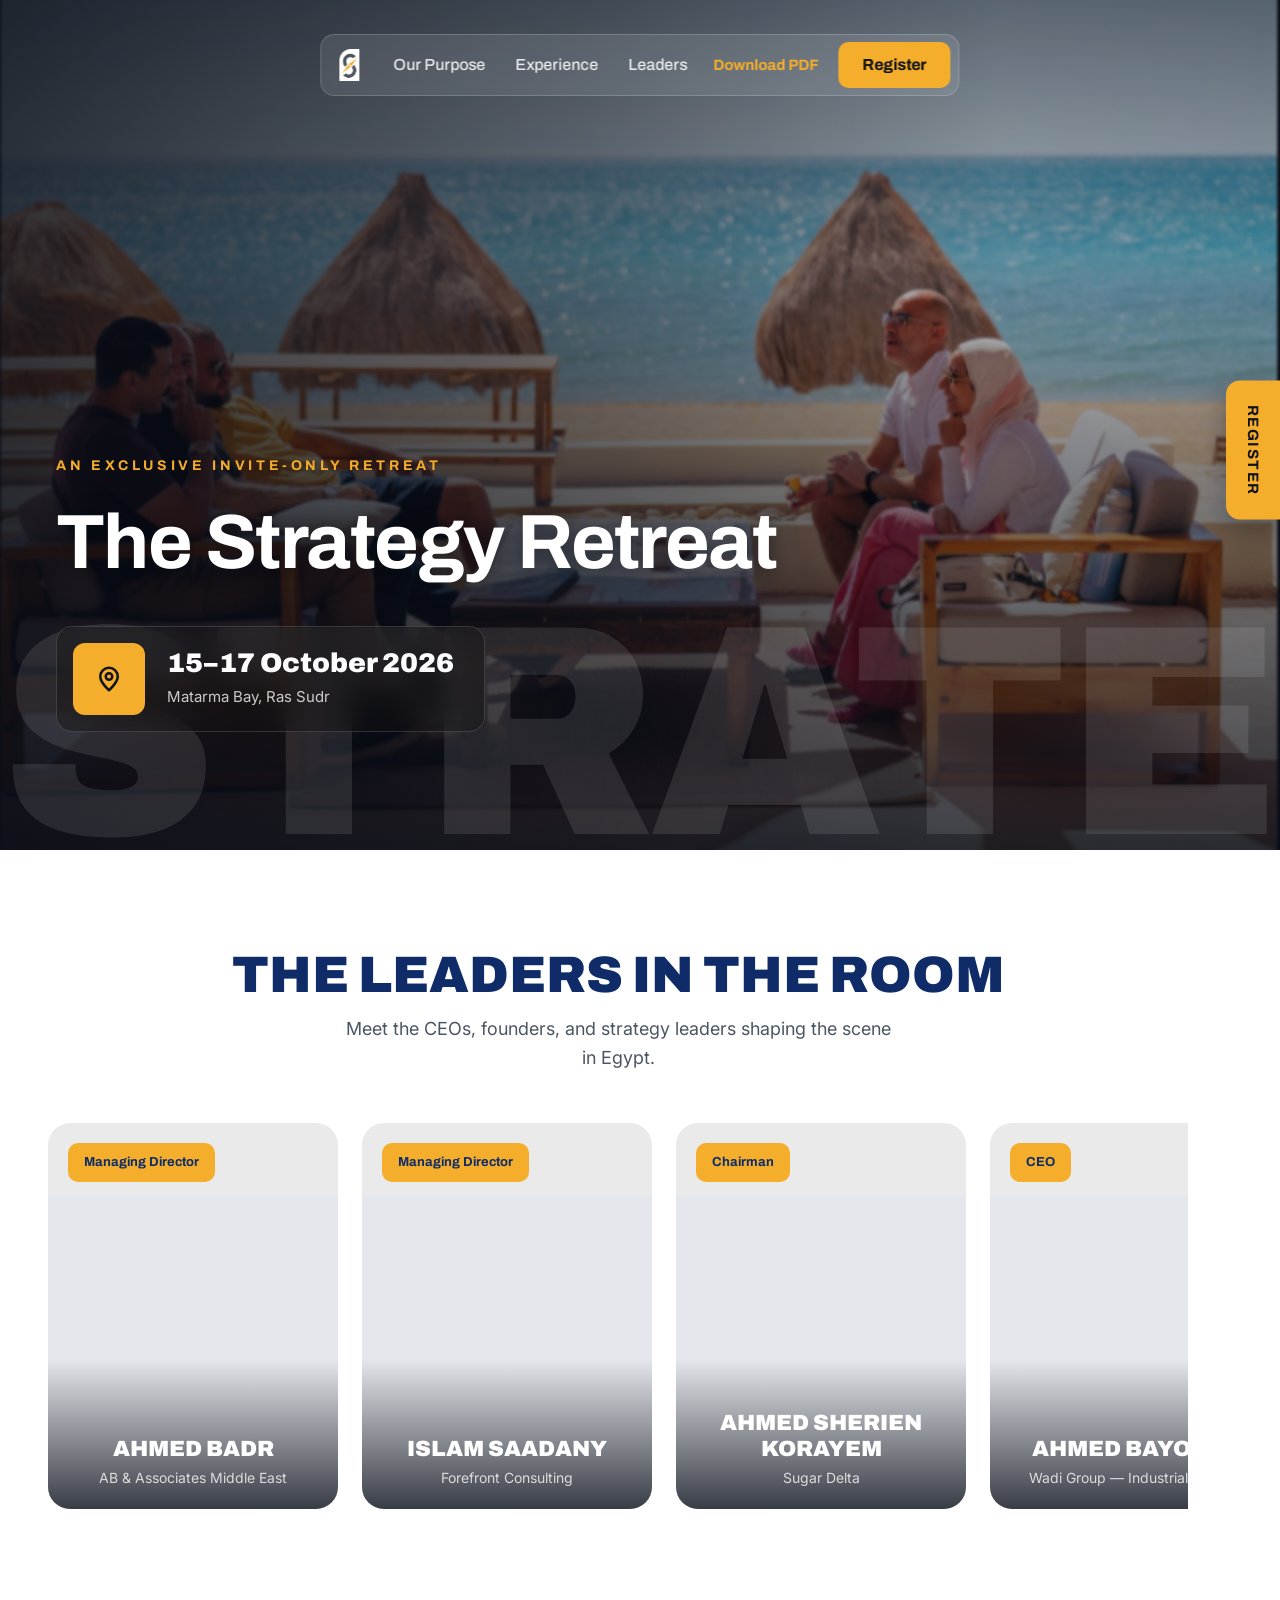
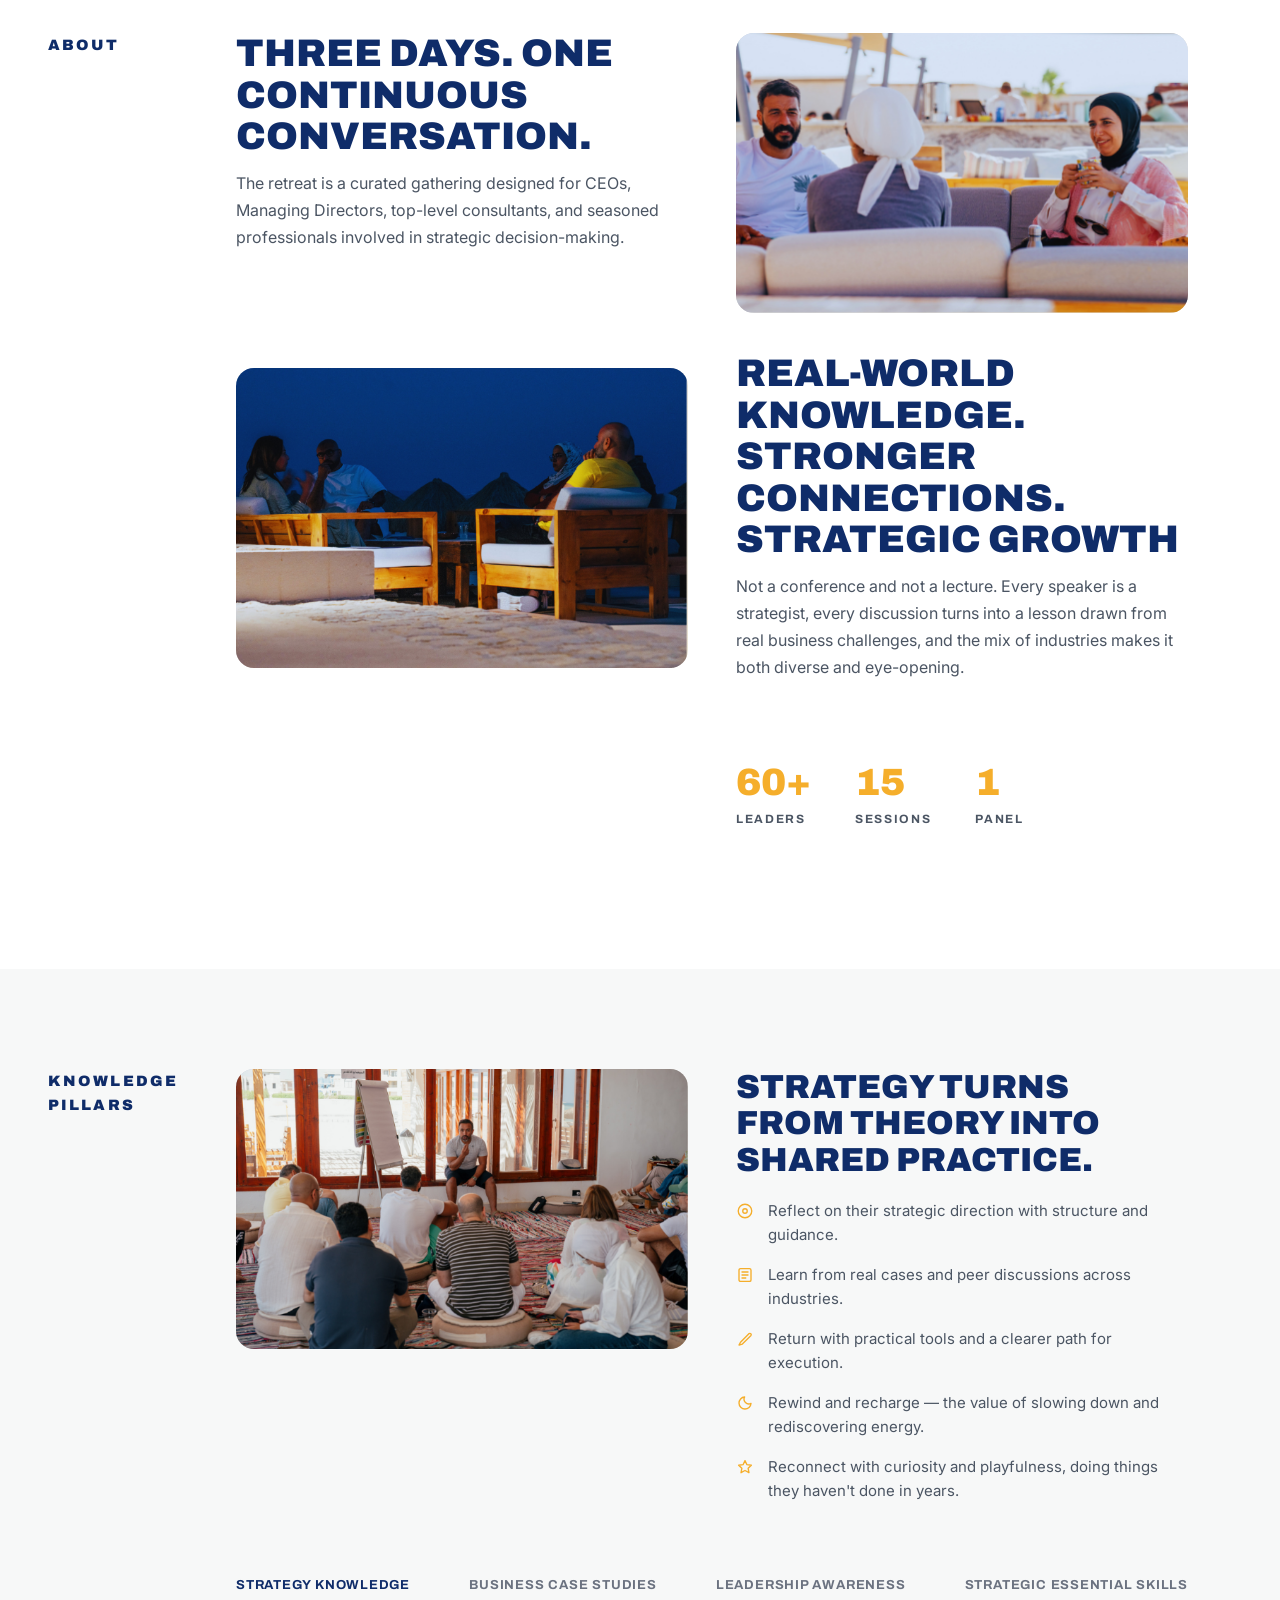
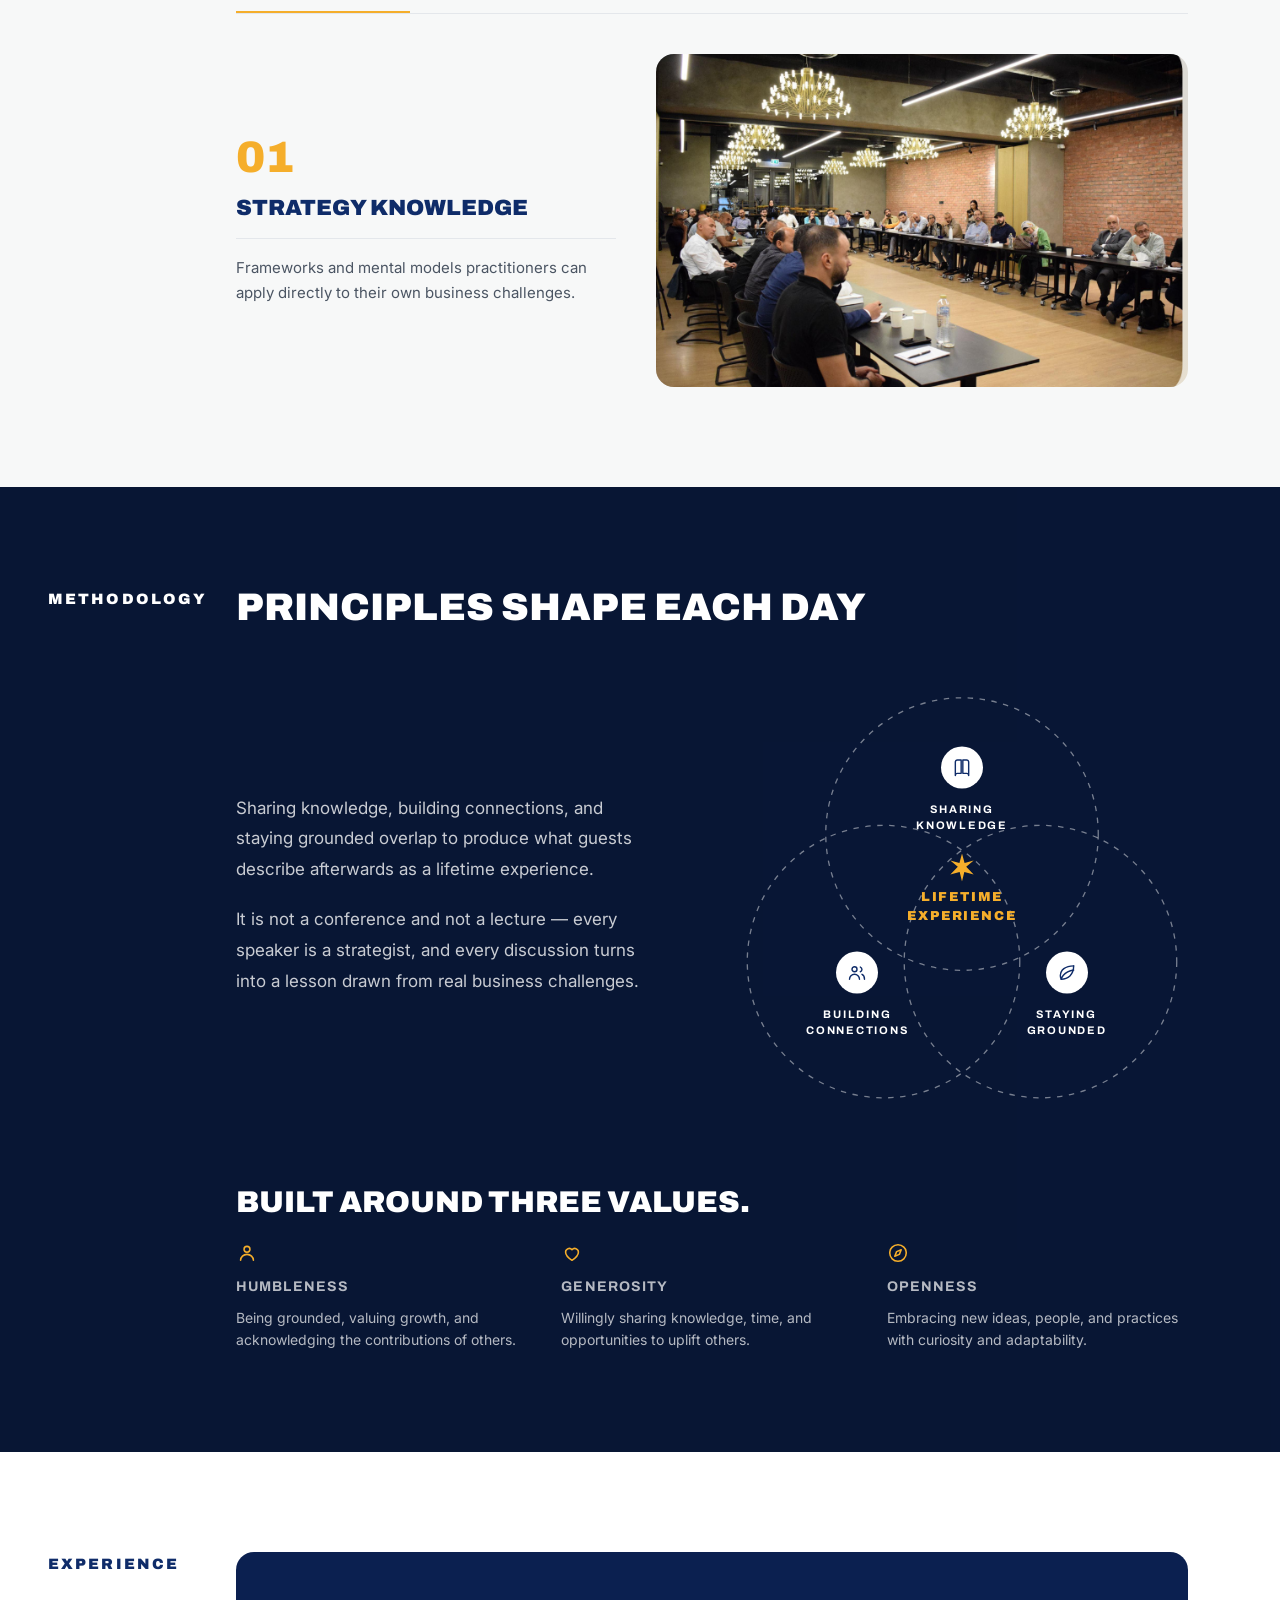
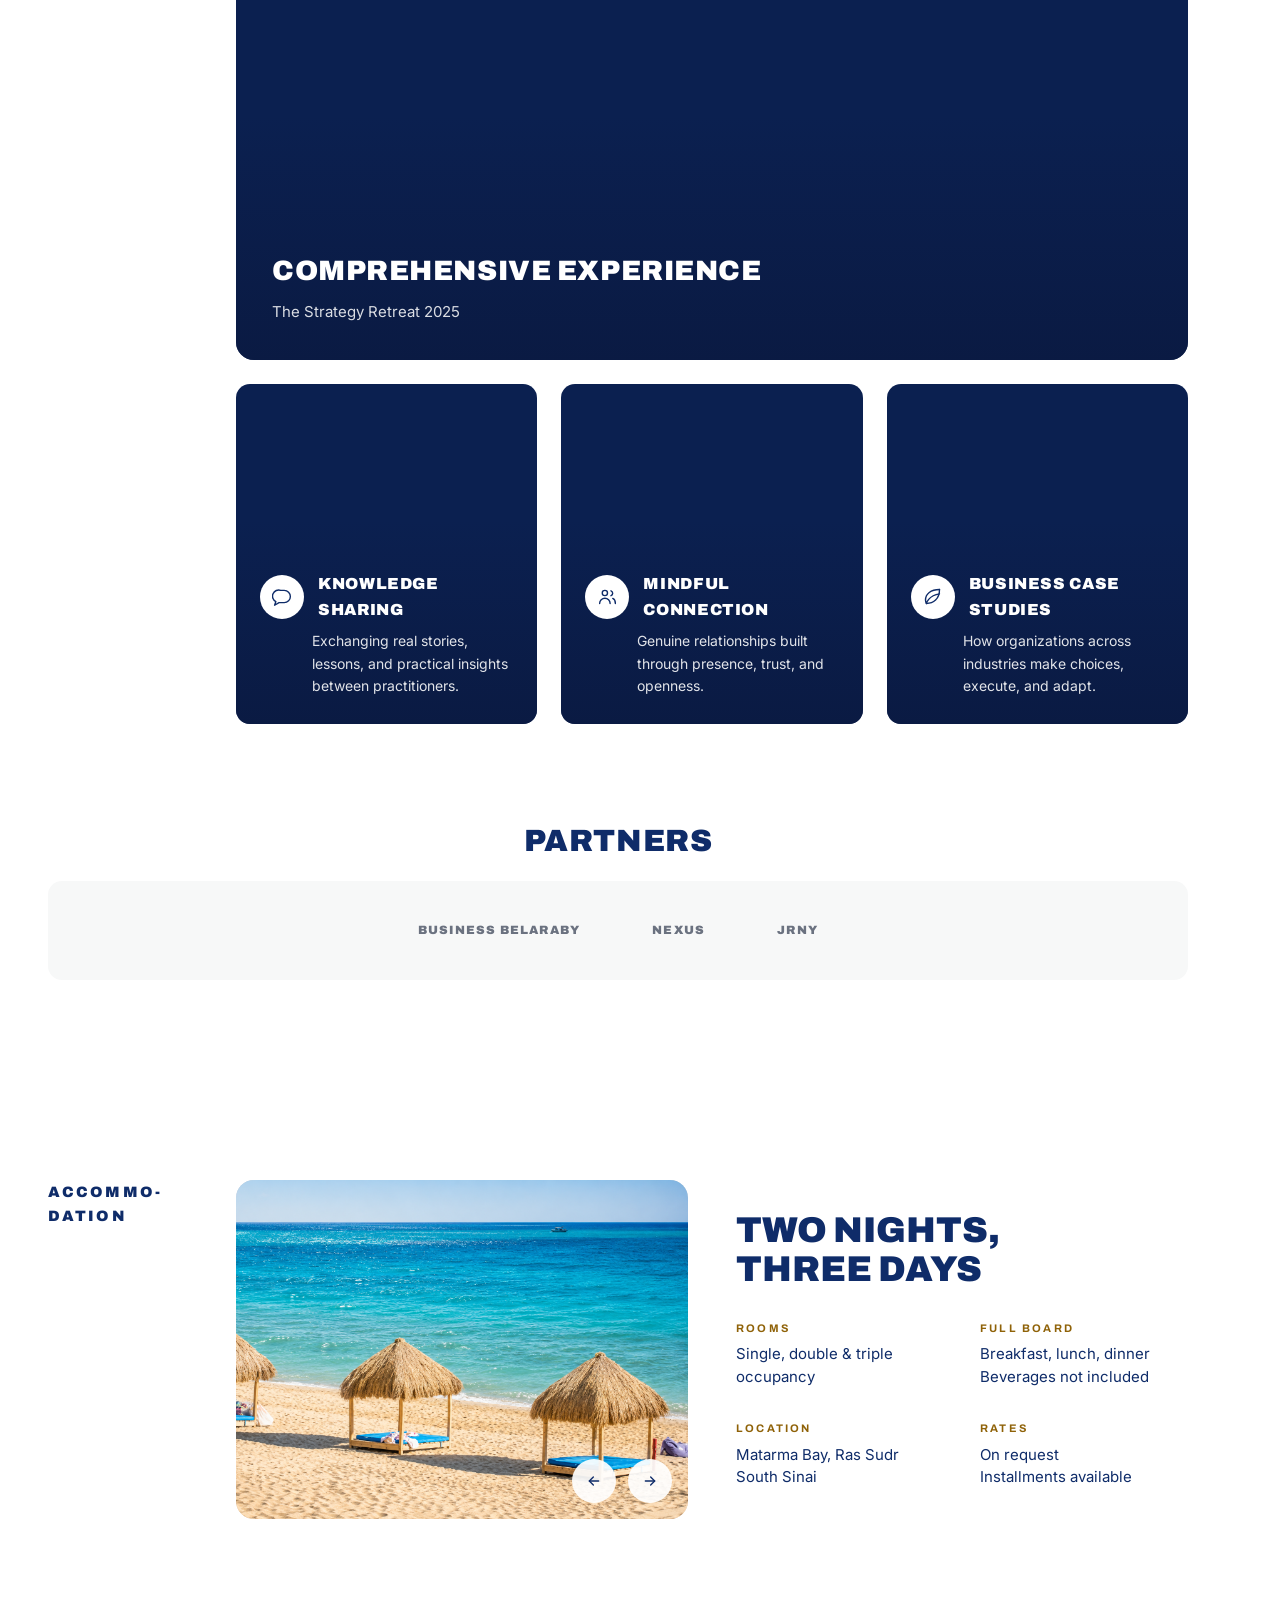
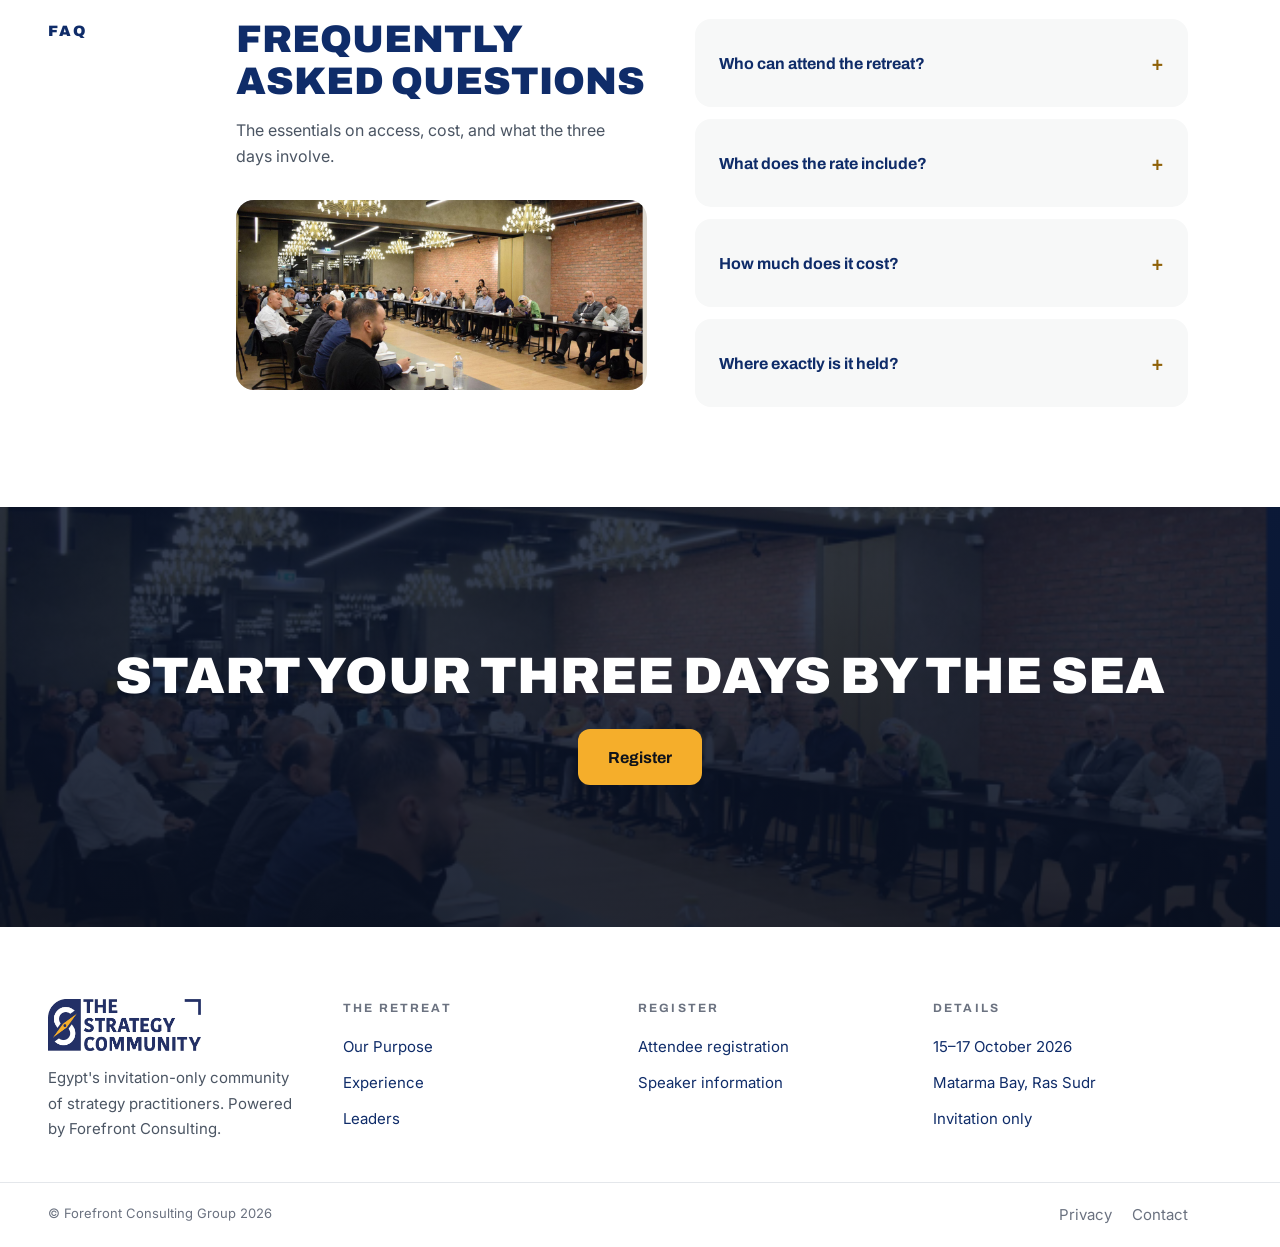
==== index.html @ 36f4b88c "Desktop: retreat title, full-width pillar tabs, pinned Register, nav PDF The hero headline becomes "" ====
<!DOCTYPE html>
<html lang="en">
<head>
<meta charset="utf-8">
<meta name="viewport" content="width=device-width, initial-scale=1">
<title>The Strategy Retreat 2026 — Step Away. Think Strategically.</title>
<meta name="description" content="An exclusive invite-only retreat for CEOs, founders and strategy leaders. 15–17 October 2026, Matarma Bay, Ras Sudr.">
<meta name="theme-color" content="#0F2C69">
<meta property="og:type" content="website">
<meta property="og:title" content="The Strategy Retreat 2026">
<meta property="og:description" content="Three days. One continuous conversation. 15–17 October 2026, Matarma Bay, Ras Sudr.">
<meta property="og:image" content="assets/photos/hero-d.png">
<link rel="preconnect" href="https://fonts.googleapis.com">
<link rel="preconnect" href="https://fonts.gstatic.com" crossorigin>
<link rel="stylesheet" href="https://fonts.googleapis.com/css2?family=Archivo:wght@400;500;700;900&family=Inter:wght@400;500;700&display=swap">
<link rel="stylesheet" href="assets/css/tokens.css">
<link rel="stylesheet" href="assets/css/styles.css">
</head>
<body>

<a class="skip-link" href="#main">Skip to content</a>

<!-- ===================================================================== Hero -->
<!-- Mobile bar — fixed, so it stays available the whole way down -->
<div class="topbar dark-surface">
  <a class="topbar__brand" href="#main" aria-label="The Strategy Retreat — home">
    <img class="brand-mark" src="assets/strategy-community-mark-white.png" alt="The Strategy Community" data-fallback>
  </a>
  <div class="topbar__actions">
    <a class="topbar__pdf" href="assets/the-strategy-retreat-2026.pdf" download>Download PDF</a>
    <a class="btn btn--primary" href="registration.html">Register</a>
  </div>
</div>

<a class="flying-cta" href="registration.html">Register</a>

<header class="hero dark-surface">
  <img class="hero__bg" src="assets/photos/hero-d.png" alt="" data-fallback>
  <div class="hero__scrim"></div>

  <!-- Desktop floating nav -->
  <div class="hero__nav">
    <div class="hero__nav-group">
      <a href="#main" aria-label="The Strategy Community — home">
        <img class="brand-mark" src="assets/strategy-community-mark-white.png" alt="The Strategy Community" data-fallback loading="lazy" decoding="async">
      </a>
      <nav aria-label="Primary">
        <a href="#about">Our Purpose</a>
        <a href="#experience">Experience</a>
        <a href="#delegates">Leaders</a>
      </nav>
    </div>
    <div class="hero__nav-actions">
      <a class="topbar__pdf" href="assets/the-strategy-retreat-2026.pdf" download>Download PDF</a>
      <a class="btn btn--primary" href="registration.html">Register</a>
    </div>
  </div>

  <div class="marquee" aria-hidden="true">
    <div class="marquee__track">
      <span>Strategy Strategy </span>
      <span>Strategy Strategy </span>
    </div>
  </div>

  <div class="hero__copy">
    <p class="hero__kicker">An exclusive invite-only retreat</p>
    <h1 class="hero__title">The <br class="hero__break">Strategy <br class="hero__break">Retreat</h1>
    <p class="hero__meta">
      <span class="hero__meta-icon" aria-hidden="true">
        <svg width="22" height="22" viewBox="0 0 24 24" fill="none" stroke="#10131a" stroke-width="2" stroke-linecap="round" stroke-linejoin="round"><path d="M12 21s7-6.2 7-11a7 7 0 1 0-14 0c0 4.8 7 11 7 11z"></path><circle cx="12" cy="10" r="2.6"></circle></svg>
      </span>
      <span class="hero__meta-text">
        <span class="hero__meta-date">15–17 October 2026</span>
        <span class="hero__meta-place">Matarma Bay, Ras Sudr</span>
      </span>
    </p>
  </div>
</header>

<main id="main">

<!-- =============================================================== Delegates -->
<section class="section delegates" id="delegates" aria-labelledby="delegates-title">
  <div class="shell">
    <div class="section-head">
      <span class="eyebrow">Delegates</span>
      <h2 class="display" id="delegates-title">The leaders in the room</h2>
      <p class="lede">Meet the CEOs, founders, and strategy leaders shaping the scene in Egypt.</p>
    </div>

    <ul class="scroller" role="list" tabindex="0" aria-label="Retreat delegates, scrollable">
      <li class="delegate">
        <span class="delegate__role">Managing Director</span>
        <div class="delegate__media">
          <img src="assets/cutout-badr.png" alt="Ahmed Badr" data-fallback loading="lazy" decoding="async">
          <div class="delegate__id">
            <p class="delegate__name">Ahmed Badr</p>
            <p class="delegate__org">AB &amp; Associates Middle East</p>
          </div>
        </div>
      </li>
      <li class="delegate">
        <span class="delegate__role">Managing Director</span>
        <div class="delegate__media">
          <div class="delegate__id">
            <p class="delegate__name">Islam Saadany</p>
            <p class="delegate__org">Forefront Consulting</p>
          </div>
        </div>
      </li>
      <li class="delegate">
        <span class="delegate__role">Chairman</span>
        <div class="delegate__media">
          <div class="delegate__id">
            <p class="delegate__name">Ahmed Sherien Korayem</p>
            <p class="delegate__org">Sugar Delta</p>
          </div>
        </div>
      </li>
      <li class="delegate">
        <span class="delegate__role">CEO</span>
        <div class="delegate__media">
          <div class="delegate__id">
            <p class="delegate__name">Ahmed Bayoumi</p>
            <p class="delegate__org">Wadi Group — Industrial Section</p>
          </div>
        </div>
      </li>
    </ul>

    <div class="dots" data-dots hidden>
      <button class="dot" type="button" aria-label="Show Ahmed Badr"></button>
      <button class="dot" type="button" aria-label="Show Islam Saadany"></button>
      <button class="dot" type="button" aria-label="Show Ahmed Sherien Korayem"></button>
      <button class="dot" type="button" aria-label="Show Ahmed Bayoumi"></button>
    </div>
  </div>
</section>

<!-- =================================================================== About -->
<section class="section section--flush-top" id="about" aria-labelledby="about-title">
  <div class="shell rail">
    <h2 class="eyebrow rail__label" id="about-title">About</h2>
    <div>
      <div class="split">
        <div>
          <h3 class="display">Three days. One continuous conversation.</h3>
          <p class="lede">The retreat is a curated gathering designed for CEOs, Managing Directors, top-level consultants, and seasoned professionals involved in strategic decision-making.</p>
        </div>
        <div class="media"><img src="assets/photos/retreat-wide-6.png" srcset="assets/photos/retreat-wide-6.small.png 640w, assets/photos/retreat-wide-6.png 882w" sizes="(min-width: 900px) 45vw, 45vw" alt="" data-fallback loading="lazy" decoding="async"></div>
      </div>

      <div class="split split--center split--tall">
        <div class="media"><img src="assets/photos/three-days-night.png" alt="" data-fallback loading="lazy" decoding="async"></div>
        <div>
          <h3 class="display">Real-world knowledge. Stronger connections. Strategic growth</h3>
          <p class="lede">Not a conference and not a lecture. Every speaker is a strategist, every discussion turns into a lesson drawn from real business challenges, and the mix of industries makes it both diverse and eye-opening.</p>
        </div>
        <dl class="stats">
          <div class="stat"><dd class="stat__value">60+</dd><dt class="stat__label">Leaders</dt></div>
          <div class="stat"><dd class="stat__value">15</dd><dt class="stat__label">Sessions</dt></div>
          <div class="stat"><dd class="stat__value">1</dd><dt class="stat__label">Panel</dt></div>
        </dl>
      </div>

    </div>
  </div>
</section>

<!-- ========================================================= Knowledge pillars -->
<section class="section section--muted" id="pillars" aria-labelledby="pillars-title">
  <div class="shell rail">
    <h2 class="eyebrow rail__label" id="pillars-title">Knowledge Pillars</h2>
    <div>
      <div class="pillars__intro">
        <div>
          <h3 class="display">Strategy turns from theory into shared practice.</h3>
          <ul class="outcomes">
            <li><svg width="18" height="18" viewBox="0 0 24 24" fill="none" stroke="#F5AE2B" stroke-width="1.8" stroke-linecap="round" stroke-linejoin="round" aria-hidden="true"><circle cx="12" cy="12" r="9"></circle><circle cx="12" cy="12" r="3"></circle></svg><span>Reflect on their strategic direction with structure and guidance.</span></li>
            <li><svg width="18" height="18" viewBox="0 0 24 24" fill="none" stroke="#F5AE2B" stroke-width="1.8" stroke-linecap="round" stroke-linejoin="round" aria-hidden="true"><rect x="4" y="3.5" width="16" height="17" rx="2"></rect><path d="M8 8h8M8 12h8M8 16h5"></path></svg><span>Learn from real cases and peer discussions across industries.</span></li>
            <li><svg width="18" height="18" viewBox="0 0 24 24" fill="none" stroke="#F5AE2B" stroke-width="1.8" stroke-linecap="round" stroke-linejoin="round" aria-hidden="true"><path d="M4 20l4.5-1.2L20 7.3a1.8 1.8 0 0 0-2.5-2.5L6 16.3z"></path></svg><span>Return with practical tools and a clearer path for execution.</span></li>
            <li><svg width="18" height="18" viewBox="0 0 24 24" fill="none" stroke="#F5AE2B" stroke-width="1.8" stroke-linecap="round" stroke-linejoin="round" aria-hidden="true"><path d="M20 12.5A8 8 0 1 1 11.5 4a6.3 6.3 0 0 0 8.5 8.5z"></path></svg><span>Rewind and recharge — the value of slowing down and rediscovering energy.</span></li>
            <li><svg width="18" height="18" viewBox="0 0 24 24" fill="none" stroke="#F5AE2B" stroke-width="1.8" stroke-linecap="round" stroke-linejoin="round" aria-hidden="true"><path d="M12 3.5l2.6 5.4 5.9.8-4.3 4.1 1.1 5.8-5.3-2.9-5.3 2.9 1.1-5.8L3.5 9.7l5.9-.8z"></path></svg><span>Reconnect with curiosity and playfulness, doing things they haven't done in years.</span></li>
          </ul>
        </div>
        <div class="media"><img src="assets/photos/retreat-4x3-3.png" alt="" data-fallback loading="lazy" decoding="async"></div>
      </div>

      <div class="tabs" role="tablist" aria-label="Knowledge pillars">
        <button class="tab" type="button" role="tab" id="tab-0" aria-controls="pillar-panel" aria-selected="true" tabindex="0"><span class="tab__short">Strategy</span><span class="tab__long">Strategy Knowledge</span></button>
        <button class="tab" type="button" role="tab" id="tab-1" aria-controls="pillar-panel" aria-selected="false" tabindex="-1"><span class="tab__short">Case Studies</span><span class="tab__long">Business Case Studies</span></button>
        <button class="tab" type="button" role="tab" id="tab-2" aria-controls="pillar-panel" aria-selected="false" tabindex="-1"><span class="tab__short">Leadership</span><span class="tab__long">Leadership Awareness</span></button>
        <button class="tab" type="button" role="tab" id="tab-3" aria-controls="pillar-panel" aria-selected="false" tabindex="-1"><span class="tab__short">Skills</span><span class="tab__long">Strategic Essential Skills</span></button>
      </div>

      <div class="pillar-panel" id="pillar-panel" role="tabpanel" aria-labelledby="tab-0" tabindex="0">
        <div class="pillar media">
          <img data-pillar-media="0" src="assets/photos/mt-workshop.png" alt="" data-fallback loading="lazy" decoding="async">
          <video data-pillar-media="1" src="assets/video/business-case-studies.mp4" hidden autoplay loop muted playsinline aria-hidden="true" tabindex="-1" data-ambient></video>
          <img data-pillar-media="2" src="assets/photos/retreat-4x3-2.png" alt="" hidden data-fallback loading="lazy" decoding="async">
          <img data-pillar-media="3" src="assets/photos/retreat-wide-4.png" alt="" hidden data-fallback loading="lazy" decoding="async">
          <div class="pillar__scrim"></div>
        </div>
        <div class="pillar__body">
          <p class="pillar__num" data-pillar-num>01</p>
          <h3 class="pillar__title" data-pillar-title>Strategy Knowledge</h3>
          <p class="pillar__desc" data-pillar-desc>Frameworks and mental models practitioners can apply directly to their own business challenges.</p>
        </div>
      </div>
    </div>
  </div>
</section>

<!-- ============================================================= Methodology -->
<section class="section methodology dark-surface" id="methodology" aria-labelledby="methodology-title">
  <video src="assets/video/methodology-bg.mp4" autoplay loop muted playsinline aria-hidden="true" tabindex="-1" data-ambient></video>
  <div class="methodology__scrim"></div>
  <div class="shell rail methodology__inner">
    <h2 class="eyebrow rail__label" id="methodology-title">Methodology</h2>
    <div>
      <h3 class="display methodology__title">Principles shape each day</h3>

      <div class="methodology__cols">
        <div class="venn" role="img" aria-label="Three overlapping principles — sharing knowledge, building connections and staying grounded — meeting at a lifetime experience.">
          <svg class="venn__rings" viewBox="0 0 400 400" fill="none" stroke="rgba(255,255,255,0.45)" stroke-width="1.2" stroke-dasharray="5 6" aria-hidden="true">
            <circle cx="200" cy="145" r="125"></circle>
            <circle cx="128" cy="262" r="125"></circle>
            <circle cx="272" cy="262" r="125"></circle>
          </svg>
          <div class="venn__node venn__node--a">
            <span class="venn__icon"><svg width="17" height="17" viewBox="0 0 24 24" fill="none" stroke="#0F2C69" stroke-width="1.7" stroke-linecap="round" stroke-linejoin="round"><path d="M4 5.5A2.5 2.5 0 0 1 6.5 3H11v16H6.5A2.5 2.5 0 0 0 4 21.5z"></path><path d="M20 5.5A2.5 2.5 0 0 0 17.5 3H13v16h4.5A2.5 2.5 0 0 1 20 21.5z"></path></svg></span>
            <span class="venn__label">Sharing<br>Knowledge</span>
          </div>
          <div class="venn__node venn__node--b">
            <span class="venn__icon"><svg width="17" height="17" viewBox="0 0 24 24" fill="none" stroke="#0F2C69" stroke-width="1.7" stroke-linecap="round" stroke-linejoin="round"><circle cx="9" cy="8" r="3"></circle><path d="M3 20c0-3.3 2.7-6 6-6s6 2.7 6 6"></path><path d="M16 5.5a3 3 0 0 1 0 5.6"></path><path d="M18 14.2c2 .9 3 2.6 3 5.8"></path></svg></span>
            <span class="venn__label">Building<br>Connections</span>
          </div>
          <div class="venn__node venn__node--c">
            <span class="venn__icon"><svg width="17" height="17" viewBox="0 0 24 24" fill="none" stroke="#0F2C69" stroke-width="1.7" stroke-linecap="round" stroke-linejoin="round"><path d="M20 4C10 4 4 9 4 16c0 2 1 4 1 4s2-9 15-11"></path><path d="M5 20c8 0 15-5 15-16"></path></svg></span>
            <span class="venn__label">Staying<br>Grounded</span>
          </div>
          <div class="venn__node venn__node--core">
            <svg width="24" height="24" viewBox="0 0 24 24" fill="#F5AE2B" style="margin: 0 auto 6px;" aria-hidden="true"><path d="M12 0l2.2 8.1L22 6l-6.4 5.4L22 18l-8-2.2L12 24l-2-8.2L2 18l6.4-6.6L2 6l7.8 2.1z"></path></svg>
            <span class="venn__label">Lifetime<br>Experience</span>
          </div>
        </div>

        <div class="methodology__copy">
          <p class="lede">Sharing knowledge, building connections, and staying grounded overlap to produce what guests describe afterwards as a lifetime experience.</p>
          <p class="lede">It is not a conference and not a lecture — every speaker is a strategist, and every discussion turns into a lesson drawn from real business challenges.</p>
        </div>
      </div>

      <div class="values">
        <h3 class="display">Built around three values.</h3>
        <div class="value">
          <svg width="20" height="20" viewBox="0 0 24 24" fill="none" stroke="#F5AE2B" stroke-width="1.7" stroke-linecap="round" stroke-linejoin="round" aria-hidden="true"><circle cx="12" cy="8" r="3.2"></circle><path d="M5 20c0-3.6 3.1-6.5 7-6.5s7 2.9 7 6.5"></path></svg>
          <p class="value__name">Humbleness</p>
          <p>Being grounded, valuing growth, and acknowledging the contributions of others.</p>
        </div>
        <div class="value">
          <svg width="20" height="20" viewBox="0 0 24 24" fill="none" stroke="#F5AE2B" stroke-width="1.7" stroke-linecap="round" stroke-linejoin="round" aria-hidden="true"><path d="M12 20s-7-4.4-7-9a4 4 0 0 1 7-2.6A4 4 0 0 1 19 11c0 4.6-7 9-7 9z"></path></svg>
          <p class="value__name">Generosity</p>
          <p>Willingly sharing knowledge, time, and opportunities to uplift others.</p>
        </div>
        <div class="value">
          <svg width="20" height="20" viewBox="0 0 24 24" fill="none" stroke="#F5AE2B" stroke-width="1.7" stroke-linecap="round" stroke-linejoin="round" aria-hidden="true"><circle cx="12" cy="12" r="9"></circle><path d="M15.5 8.5l-2 5-5 2 2-5z"></path></svg>
          <p class="value__name">Openness</p>
          <p>Embracing new ideas, people, and practices with curiosity and adaptability.</p>
        </div>
      </div>
    </div>
  </div>
</section>

<!-- ============================================================== Experience -->
<section class="section" id="experience" aria-labelledby="experience-title">
  <div class="shell rail">
    <h2 class="eyebrow rail__label" id="experience-title">Experience</h2>
    <div>
      <div class="feature-video dark-surface">
        <video src="assets/video/retreat-2025-comprehensive.mp4" autoplay loop muted playsinline aria-hidden="true" tabindex="-1" data-ambient></video>
        <div class="feature-video__scrim"></div>
        <div class="feature-video__body">
          <h3 class="feature-video__title">Comprehensive Experience</h3>
          <p class="feature-video__sub">The Strategy Retreat 2025</p>
        </div>
      </div>

      <div class="exp-grid">
        <article class="exp-card dark-surface" data-exp>
          <video src="assets/video/knowledge-sharing.mp4" autoplay loop muted playsinline aria-hidden="true" tabindex="-1" data-ambient></video>
          <div class="exp-card__scrim"></div>
          <div class="exp-card__body">
            <div class="exp-card__head" aria-controls="exp-panel-0">
              <span class="exp-card__icon" aria-hidden="true"><svg width="18" height="18" viewBox="0 0 24 24" fill="none" stroke="#0F2C69" stroke-width="1.6" stroke-linecap="round" stroke-linejoin="round"><path d="M21 12a7 7 0 0 1-7 7H8l-5 3 1.4-4.2A7 7 0 0 1 10 5h4a7 7 0 0 1 7 7z"></path></svg></span>
              <h3 class="exp-card__title">Knowledge Sharing</h3>
              <span class="exp-card__sign" aria-hidden="true">+</span>
            </div>
            <div class="exp-card__panel" id="exp-panel-0">
              <p>Exchanging real stories, lessons, and practical insights between practitioners.</p>
            </div>
          </div>
        </article>
        <article class="exp-card dark-surface" data-exp>
          <video src="assets/video/mindful-connection.mp4" autoplay loop muted playsinline aria-hidden="true" tabindex="-1" data-ambient></video>
          <div class="exp-card__scrim"></div>
          <div class="exp-card__body">
            <div class="exp-card__head" aria-controls="exp-panel-1">
              <span class="exp-card__icon" aria-hidden="true"><svg width="18" height="18" viewBox="0 0 24 24" fill="none" stroke="#0F2C69" stroke-width="1.6" stroke-linecap="round" stroke-linejoin="round"><circle cx="9" cy="8" r="3"></circle><path d="M3 20c0-3.3 2.7-6 6-6s6 2.7 6 6"></path><path d="M16 5.5a3 3 0 0 1 0 5.6"></path><path d="M18 14.2c2 .9 3 2.6 3 5.8"></path></svg></span>
              <h3 class="exp-card__title">Mindful Connection</h3>
              <span class="exp-card__sign" aria-hidden="true">+</span>
            </div>
            <div class="exp-card__panel" id="exp-panel-1">
              <p>Genuine relationships built through presence, trust, and openness.</p>
            </div>
          </div>
        </article>
        <article class="exp-card dark-surface" data-exp>
          <video src="assets/video/business-case-studies-2.mp4" autoplay loop muted playsinline aria-hidden="true" tabindex="-1" data-ambient></video>
          <div class="exp-card__scrim"></div>
          <div class="exp-card__body">
            <div class="exp-card__head" aria-controls="exp-panel-2">
              <span class="exp-card__icon" aria-hidden="true"><svg width="18" height="18" viewBox="0 0 24 24" fill="none" stroke="#0F2C69" stroke-width="1.6" stroke-linecap="round" stroke-linejoin="round"><path d="M20 4C10 4 4 9 4 16c0 2 1 4 1 4s2-9 15-11"></path><path d="M5 20c8 0 15-5 15-16"></path></svg></span>
              <h3 class="exp-card__title">Business Case Studies</h3>
              <span class="exp-card__sign" aria-hidden="true">+</span>
            </div>
            <div class="exp-card__panel" id="exp-panel-2">
              <p>How organizations across industries make choices, execute, and adapt.</p>
            </div>
          </div>
        </article>
      </div>
    </div>
  </div>
</section>

<!-- ================================================================ Partners -->
<section class="section section--flush-top partners" aria-labelledby="partners-title">
  <div class="shell">
    <h2 class="display" id="partners-title">Partners</h2>
    <div class="partners__wall">
      <img src="assets/logos/business-belaraby.png" alt="Business Belaraby" style="height:20px" data-fallback loading="lazy" decoding="async">
      <img src="assets/logos/nexus.png" alt="Nexus" style="height:42px" data-fallback loading="lazy" decoding="async">
      <img src="assets/logos/jrny.png" alt="JRNY" style="height:32px" data-fallback loading="lazy" decoding="async">
    </div>
  </div>
</section>

<!-- =========================================================== Accommodation -->
<section class="section venue" id="accommodation" aria-labelledby="venue-title">
  <div class="shell rail">
    <h2 class="eyebrow rail__label" id="venue-title">Accommo&shy;dation</h2>
    <div class="venue__grid">
      <div class="media venue__media carousel" data-carousel>
        <div class="carousel__track" tabindex="0" role="group" aria-label="Venue photos, scrollable">
          <img src="assets/venue/venue-1.png" alt="The retreat venue at Matarma Bay, Ras Sudr" data-fallback loading="lazy" decoding="async">
          <img src="assets/venue/venue-2.png" alt="Guest accommodation at the venue" data-fallback loading="lazy" decoding="async">
          <img src="assets/venue/venue-3.png" alt="The shoreline at Matarma Bay" data-fallback loading="lazy" decoding="async">
          <img src="assets/venue/venue-4.png" alt="Communal space at the venue" data-fallback loading="lazy" decoding="async">
        </div>
        <div class="carousel__nav">
          <button class="carousel__btn" type="button" data-carousel-prev aria-label="Previous photo"><svg width="16" height="16" viewBox="0 0 24 24" fill="none" stroke="currentColor" stroke-width="2" stroke-linecap="round" stroke-linejoin="round" aria-hidden="true"><path d="M19 12H5"></path><path d="M11 18l-6-6 6-6"></path></svg></button>
          <button class="carousel__btn" type="button" data-carousel-next aria-label="Next photo"><svg width="16" height="16" viewBox="0 0 24 24" fill="none" stroke="currentColor" stroke-width="2" stroke-linecap="round" stroke-linejoin="round" aria-hidden="true"><path d="M5 12h14"></path><path d="M13 6l6 6-6 6"></path></svg></button>
        </div>
        <p class="visually-hidden" aria-live="polite" data-carousel-status>Photo 1 of 4</p>
      </div>
      <div class="venue__body">
        <h3 class="display">Two nights, three days</h3>
        <dl class="facts">
          <div><dt class="fact__label">Rooms</dt><dd class="fact__value">Single, double &amp; triple occupancy</dd></div>
          <div><dt class="fact__label">Full board</dt><dd class="fact__value">Breakfast, lunch, dinner<br>Beverages not included</dd></div>
          <div><dt class="fact__label">Location</dt><dd class="fact__value">Matarma Bay, Ras Sudr<br>South Sinai</dd></div>
          <div><dt class="fact__label">Rates</dt><dd class="fact__value">On request<br>Installments available</dd></div>
        </dl>
      </div>
    </div>
  </div>
</section>

<!-- ===================================================================== FAQ -->
<section class="section section--flush-top faq" id="faq" aria-labelledby="faq-title">
  <div class="shell rail">
    <h2 class="eyebrow rail__label" id="faq-title">FAQ</h2>
    <div class="faq__grid">
      <div class="faq__intro">
        <h3 class="display">Frequently asked questions</h3>
        <p class="lede">The essentials on access, cost, and what the three days involve.</p>
        <div class="media faq__aside-media"><img src="assets/photos/mt-workshop.png" alt="" data-fallback loading="lazy" decoding="async"></div>
      </div>
      <div class="faq__list">
        <div class="faq__item">
          <button class="faq__q" type="button" aria-expanded="false" aria-controls="faq-a-0" id="faq-q-0">
            <span>Who can attend the retreat?</span><span class="faq__sign" aria-hidden="true">+</span>
          </button>
          <p class="faq__a" id="faq-a-0" role="region" aria-labelledby="faq-q-0" hidden>The retreat is invitation-only, for CEOs, founders, managing directors, strategy leaders, and senior professionals involved in strategic decision-making. The community grows through referrals.</p>
        </div>
        <div class="faq__item">
          <button class="faq__q" type="button" aria-expanded="false" aria-controls="faq-a-1" id="faq-q-1">
            <span>What does the rate include?</span><span class="faq__sign" aria-hidden="true">+</span>
          </button>
          <p class="faq__a" id="faq-a-1" role="region" aria-labelledby="faq-q-1" hidden>Two nights and three days of accommodation in a single or double room, full board (breakfast, lunch, and dinner; beverages not included), and the full programme of sessions and activities.</p>
        </div>
        <div class="faq__item">
          <button class="faq__q" type="button" aria-expanded="false" aria-controls="faq-a-2" id="faq-q-2">
            <span>How much does it cost?</span><span class="faq__sign" aria-hidden="true">+</span>
          </button>
          <p class="faq__a" id="faq-a-2" role="region" aria-labelledby="faq-q-2" hidden>Rates are shared on request, with special rates for groups of more than three participants. Installment plans are available.</p>
        </div>
        <div class="faq__item">
          <button class="faq__q" type="button" aria-expanded="false" aria-controls="faq-a-3" id="faq-q-3">
            <span>Where exactly is it held?</span><span class="faq__sign" aria-hidden="true">+</span>
          </button>
          <p class="faq__a" id="faq-a-3" role="region" aria-labelledby="faq-q-3" hidden>Matarma Bay, Ras Sudr, on the Gulf of Suez in South Sinai — roughly a two-hour drive from Cairo. Travel details are shared ahead of the retreat.</p>
        </div>
      </div>
    </div>
  </div>
</section>

<!-- ============================================================ Closing CTA -->
<section class="cta dark-surface" id="register" aria-labelledby="cta-title">
  <img src="assets/photos/mt-workshop.png" alt="" data-fallback loading="lazy" decoding="async">
  <div class="cta__scrim"></div>
  <div class="cta__inner">
    <h2 class="display" id="cta-title">Start your three days by the sea</h2>
    <div class="cta__actions">
      <a class="btn btn--primary" href="registration.html">Register</a>
    </div>
  </div>
</section>

</main>

<!-- ================================================================== Footer -->
<footer class="footer">
  <div class="shell footer__top">
    <div>
      <div class="footer__brand">
        <img src="assets/strategy-community-lockup.png" alt="The Strategy Community" data-fallback loading="lazy" decoding="async">
      </div>
      <p class="footer__blurb">Egypt's invitation-only community of strategy practitioners. Powered by Forefront Consulting.</p>
    </div>
    <div class="footer__col">
      <p class="footer__heading">The retreat</p>
      <nav class="footer__links" aria-label="The retreat">
        <a href="#about">Our Purpose</a>
        <a href="#experience">Experience</a>
        <a href="#delegates">Leaders</a>
      </nav>
    </div>
    <div class="footer__col">
      <p class="footer__heading">Register</p>
      <nav class="footer__links" aria-label="Register">
        <a href="registration.html">Attendee registration</a>
        <a href="speaker-information.html">Speaker information</a>
      </nav>
    </div>
    <div class="footer__col">
      <p class="footer__heading">Details</p>
      <div class="footer__links">
        <span>15–17 October 2026</span>
        <span>Matarma Bay, Ras Sudr</span>
        <span>Invitation only</span>
      </div>
    </div>
  </div>
  <div class="footer__bottom">
    <div class="shell">
      <span>© Forefront Consulting Group 2026</span>
      <span class="footer__links" style="flex-direction:row; gap:20px">
        <a href="privacy.html">Privacy</a>
        <a href="contact.html">Contact</a>
      </span>
    </div>
  </div>
</footer>

<script src="assets/js/app.js"></script>
</body>
</html>
---- assets/css/tokens.css ----
/* ---------------------------------------------------------------------------
   Design tokens — The Strategy Community
   ---------------------------------------------------------------------------
   INFERRED, NOT AUTHORITATIVE.

   The source artboards reference a Claude Design system bundle:
     _ds/the-strategy-community-design-system-.../tokens/{colors,typography,spacing}.css
   Those files were not available when this page was built, so the values below
   are reconstructed from literal colors that appear alongside the token names
   in the artboards (e.g. `fill="#F5AE2B"` next to `var(--gold-500)` on the same
   element), then adjusted where needed to clear WCAG AA (4.5:1) for body text.

   When the real token files arrive, replace this file wholesale — every rule in
   styles.css consumes these variables and nothing else.
--------------------------------------------------------------------------- */

:root {
  /* Brand ---------------------------------------------------------------- */
  --gold-500: #F5AE2B;  /* verified: literal fill in artboard SVGs           */
  --gold-600: #8F6208;  /* darkened for AA on --gray-100 (5.04:1)            */
  --navy-900: #0F2C69;  /* verified: literal icon stroke in artboard SVGs    */
  --navy-800: #0B2050;  /* methodology band background                       */
  --ink-900:  #10131A;  /* hero backdrop / text on gold                      */

  /* Neutrals ------------------------------------------------------------- */
  --gray-100: #F7F8F8;  /* verified: literal FAQ / partners panel background */
  --gray-200: #E4E7EB;  /* hairlines, empty media wells                      */
  --gray-500: #6B7280;  /* eyebrow labels — 4.83:1 on white                  */
  --gray-700: #4B5563;  /* body copy — 7.56:1 on white                       */
  --white:    #FFFFFF;

  /* Surfaces ------------------------------------------------------------- */
  --surface-page:  var(--white);
  --surface-muted: var(--gray-100);
  --surface-card:  #EAEAEA;  /* verified: literal delegate card background   */

  /* Scrims — reused verbatim from the artboards -------------------------- */
  --scrim-hero:  linear-gradient(180deg, rgba(8,12,22,.55) 0%, rgba(8,12,22,.20) 30%, rgba(8,12,22,.85) 100%);
  --scrim-card:  linear-gradient(180deg, rgba(8,12,22,0) 52%, rgba(8,12,22,.78) 100%);
  --scrim-video: linear-gradient(180deg, rgba(15,44,105,0) 40%, rgba(10,25,64,.82) 100%);

  /* Typography ----------------------------------------------------------- */
  /* SUBSTITUTED. The real family names live in the design system's
     typography.css. Archivo covers the 500/700/900 weights the artboards use
     for display type; Inter covers body. Swap both when the real fonts land. */
  --font-display: "Archivo", "Helvetica Neue", Arial, sans-serif;
  --font-body:    "Inter", "Helvetica Neue", Arial, sans-serif;

  --step-eyebrow: .75rem;   /* 12px uppercase label */
  --leading-tight: 1.1;
  --leading-body:  1.6;
  --tracking-eyebrow: .14em;

  /* Spacing — inferred from artboard gutters and section rhythm ----------- */
  --space-2:  .5rem;    /*  8px */
  --space-3:  .75rem;   /* 12px */
  --space-4:  1rem;     /* 16px */
  --space-5:  1.25rem;  /* 20px — mobile page gutter */
  --space-6:  1.5rem;   /* 24px */
  --space-8:  2rem;     /* 32px */
  --space-10: 2.5rem;   /* 40px */
  --space-12: 3rem;     /* 48px — desktop page gutter */
  --space-14: 3.5rem;   /* 56px — mobile section rhythm */
  --space-25: 6.25rem;  /* 100px — desktop section rhythm */

  --gutter: var(--space-5);
  --section-y: var(--space-14);
  --measure: 1440px;

  /* Radii ---------------------------------------------------------------- */
  --radius-sm: 8px;
  --radius-md: 10px;
  --radius-lg: 14px;
  --radius-xl: 16px;
  --radius-2xl: 18px;

  /* Motion --------------------------------------------------------------- */
  --ease: cubic-bezier(.4, 0, .2, 1);
  --dur-fast: 140ms;
  --dur-base: 220ms;
  --marquee-duration: 34s;
}

@media (min-width: 900px) {
  :root {
    --gutter: var(--space-12);
    --section-y: var(--space-25);
    --marquee-duration: 44s;
  }
}
---- assets/css/styles.css ----
/* ---------------------------------------------------------------------------
   The Strategy Retreat 2026 — landing page
   Mobile-first. Base rules reproduce the mobile artboard; the 900px breakpoint
   reproduces the desktop artboard.
--------------------------------------------------------------------------- */

/* Reset ------------------------------------------------------------------ */
*, *::before, *::after { box-sizing: border-box; }

html { -webkit-text-size-adjust: 100%; }

body {
  margin: 0;
  background: var(--surface-page);
  color: var(--navy-900);
  font-family: var(--font-body);
  font-size: 1rem;
  line-height: var(--leading-body);
  -webkit-font-smoothing: antialiased;
  overflow-x: hidden;
}

img, video, svg { display: block; max-width: 100%; }
img, video { height: auto; }

h1, h2, h3, p, figure, dl, dd { margin: 0; }

a { color: inherit; text-decoration: none; }

button { font: inherit; color: inherit; }

/* Focus ------------------------------------------------------------------ */
:focus-visible {
  outline: 3px solid var(--gold-500);
  outline-offset: 3px;
  border-radius: 4px;
}

.dark-surface :focus-visible { outline-color: var(--white); }

.visually-hidden {
  position: absolute;
  width: 1px;
  height: 1px;
  margin: -1px;
  padding: 0;
  overflow: hidden;
  clip-path: inset(50%);
  white-space: nowrap;
}

.skip-link {
  position: absolute;
  left: var(--space-4);
  top: var(--space-4);
  z-index: 100;
  transform: translateY(-200%);
  padding: var(--space-3) var(--space-5);
  border-radius: var(--radius-md);
  background: var(--gold-500);
  color: var(--ink-900);
  font-family: var(--font-display);
  font-weight: 700;
}
.skip-link:focus { transform: translateY(0); }

/* Layout primitives ------------------------------------------------------ */
.shell {
  max-width: var(--measure);
  margin-inline: auto;
  padding-inline: var(--gutter);
}

.section { padding-block: var(--section-y); }
.section--flush-top { padding-block-start: 0; }
.section--muted { background: var(--surface-muted); }

[id] { scroll-margin-top: 76px; }

.rail__label { display: block; margin-bottom: var(--space-3); }

.eyebrow {
  font-family: var(--font-display);
  font-weight: 900;
  font-size: var(--step-eyebrow);
  letter-spacing: var(--tracking-eyebrow);
  text-transform: uppercase;
  color: var(--gray-500);
}

.display {
  font-family: var(--font-display);
  font-weight: 900;
  line-height: var(--leading-tight);
  text-transform: uppercase;
  color: var(--navy-900);
  text-wrap: balance;
}

.lede { color: var(--gray-700); text-wrap: pretty; }

/* Buttons ---------------------------------------------------------------- */
.btn {
  display: inline-flex;
  align-items: center;
  justify-content: center;
  gap: var(--space-2);
  min-height: 48px;
  padding-inline: var(--space-6);
  border: 0;
  border-radius: var(--radius-md);
  font-family: var(--font-display);
  font-weight: 700;
  font-size: .9375rem;
  white-space: nowrap;
  cursor: pointer;
  transition: background-color var(--dur-base) var(--ease),
              color var(--dur-base) var(--ease),
              border-color var(--dur-base) var(--ease);
}

.btn--primary { background: var(--gold-500); color: var(--ink-900); }
.btn--primary:hover { background: var(--white); color: var(--ink-900); }


/* Media wells ------------------------------------------------------------
   Every <img>/<video> sits on a branded well, so a missing asset degrades to a
   tinted panel rather than a broken-image glyph (see assets/README.md).      */
.media {
  position: relative;
  overflow: hidden;
  border-radius: var(--radius-xl);
  background:
    linear-gradient(135deg, rgba(15,44,105,.12), rgba(245,174,43,.14)),
    var(--gray-200);
}
.media > img,
.media > video {
  width: 100%;
  height: 100%;
  object-fit: cover;
}
.media[data-asset-missing="true"] > img { display: none; }

video[data-ambient] { pointer-events: none; }

.logo-fallback {
  font-family: var(--font-display);
  font-weight: 900;
  font-size: .75rem;
  letter-spacing: .1em;
  text-transform: uppercase;
  color: var(--gray-500);
}
.dark-surface .logo-fallback { color: rgba(255,255,255,.8); }

.flying-cta { display: none; }

/* =========================================================================
   Hero
   ========================================================================= */
.hero {
  position: relative;
  display: flex;
  flex-direction: column;
  min-height: 620px;
  background: var(--ink-900);
  overflow: hidden;
}

.hero__bg {
  position: absolute;
  inset: 0;
  width: 100%;
  height: 100%;
  object-fit: cover;
  object-position: 72% 50%;
}

.hero__scrim {
  position: absolute;
  inset: 0;
  pointer-events: none;
  background: var(--scrim-hero);
}

/* Mobile bar — fixed to the viewport, so it stays reachable the whole way down */
.topbar {
  position: fixed;
  top: 0;
  left: 0;
  right: 0;
  z-index: 40;
  display: flex;
  align-items: center;
  justify-content: space-between;
  gap: var(--space-3);
  padding: 10px var(--space-5);
  background: rgba(16,19,26,.72);
  backdrop-filter: blur(12px);
  -webkit-backdrop-filter: blur(12px);
}
.topbar__brand { display: flex; align-items: center; flex: 0 1 auto; min-width: 0; }
.topbar__brand .logo-fallback { font-size: .625rem; line-height: 1.25; }
.topbar__brand .brand-mark { height: 34px; width: auto; }
.topbar__actions { display: flex; align-items: center; gap: var(--space-3); flex: none; }
.topbar__pdf {
  display: inline-flex;
  align-items: center;
  min-height: 44px;
  font-family: var(--font-display);
  font-weight: 700;
  font-size: .8125rem;
  color: var(--gold-500);
  white-space: nowrap;
}
.topbar__pdf:hover { color: var(--white); }
.topbar .btn { min-height: 44px; padding-inline: 14px; font-size: .8125rem; }

.brand-mark { height: 26px; width: auto; }

/* Desktop floating nav */
.hero__nav { display: none; }

/* Marquee */
.marquee {
  position: relative;
  order: 2;
  z-index: 1;
  overflow: hidden;
  pointer-events: none;
  padding: 0;
}
.marquee__track {
  display: flex;
  width: max-content;
  margin-bottom: -.24em;
  animation: marquee var(--marquee-duration) linear infinite;
}
.marquee span {
  padding-right: .25em;
  font-family: var(--font-display);
  font-weight: 900;
  font-size: 120px;
  line-height: .8;
  letter-spacing: -.02em;
  text-transform: uppercase;
  color: var(--white);
  opacity: .10;
  white-space: nowrap;
}
@keyframes marquee { from { transform: translateX(0); } to { transform: translateX(-50%); } }

.hero__copy {
  position: relative;
  z-index: 2;
  order: 1;
  flex: 1;
  display: flex;
  flex-direction: column;
  justify-content: flex-end;
  padding: var(--space-10) var(--space-5) var(--space-6);
}

.hero__kicker {
  margin-bottom: 14px;
  font-family: var(--font-display);
  font-weight: 700;
  font-size: .6875rem;
  letter-spacing: .2em;
  text-transform: uppercase;
  color: var(--gold-500);
}

.hero__title {
  font-family: var(--font-display);
  font-weight: 700;
  font-size: clamp(2rem, 8.5vw, 2.375rem);
  line-height: 1.1;
  letter-spacing: -.01em;
  color: var(--white);
  text-shadow: 0 2px 20px rgba(8,12,22,.55);
  text-wrap: balance;
}

.hero__meta {
  align-self: flex-start;
  display: inline-flex;
  align-items: center;
  gap: 14px;
  margin-top: var(--space-6);
  padding: var(--space-3);
  border: 1px solid rgba(255,255,255,.14);
  border-radius: var(--radius-lg);
  background: rgba(18,18,18,.4);
  backdrop-filter: blur(14px);
  -webkit-backdrop-filter: blur(14px);
}
.hero__meta-icon {
  flex: none;
  display: flex;
  align-items: center;
  justify-content: center;
  width: 50px;
  height: 50px;
  border-radius: var(--radius-md);
  background: var(--gold-500);
}
.hero__meta-date {
  display: block;
  font-family: var(--font-display);
  font-weight: 900;
  font-size: 1.125rem;
  line-height: 1.1;
  color: var(--white);
}
.hero__meta-place {
  display: block;
  margin-top: 4px;
  font-size: .8125rem;
  color: rgba(255,255,255,.78);
}

/* =========================================================================
   Delegates
   ========================================================================= */
.section-head { margin-bottom: var(--space-6); }
.section-head .eyebrow { display: block; margin-bottom: var(--space-3); }
.section-head .display { font-size: 1.75rem; }
.section-head .lede { margin-top: 14px; font-size: .9375rem; }

/* Horizontal scroller: bleeds to the viewport edge but keeps gutter padding */
.scroller {
  display: flex;
  gap: var(--space-4);
  margin-inline: calc(var(--gutter) * -1);
  padding: 4px var(--gutter) var(--space-2);
  overflow-x: auto;
  scroll-snap-type: x mandatory;
  scrollbar-width: none;
}
.scroller::-webkit-scrollbar { display: none; }
.scroller > * { scroll-snap-align: start; }

.dots {
  display: flex;
  justify-content: center;
  gap: var(--space-2);
  margin-top: var(--space-5);
}
.dots[hidden] { display: none; }

.dot {
  display: flex;
  align-items: center;
  justify-content: center;
  width: 24px;
  height: 44px;
  padding: 0;
  border: 0;
  background: none;
  cursor: pointer;
}
.dot::before {
  content: "";
  width: 8px;
  height: 8px;
  border-radius: 50%;
  background: var(--gray-500);
  opacity: .32;
  transition: opacity var(--dur-base) var(--ease),
              background-color var(--dur-base) var(--ease),
              transform var(--dur-base) var(--ease);
}
.dot:hover::before { opacity: .6; }
.dot[aria-current="true"]::before {
  background: var(--gold-500);
  opacity: 1;
  transform: scale(1.25);
}

.delegate {
  flex: 0 0 200px;
  display: flex;
  flex-direction: column;
  gap: var(--space-3);
  aspect-ratio: 3 / 4;
  padding: 14px;
  border-radius: var(--radius-2xl);
  background: var(--surface-card);
}
.delegate__role {
  align-self: flex-start;
  padding: 7px var(--space-3);
  border-radius: var(--radius-sm);
  background: var(--gold-500);
  font-family: var(--font-display);
  font-weight: 700;
  font-size: .6875rem;
  color: var(--navy-900);
}
.delegate__media {
  position: relative;
  flex: 1;
  min-height: 0;
  margin: 0 -14px -14px;
  border-radius: 0 0 var(--radius-2xl) var(--radius-2xl);
  overflow: hidden;
  background: var(--gray-200);
}
.delegate__media > img { width: 100%; height: 100%; object-fit: cover; }
.delegate__media::after {
  content: "";
  position: absolute;
  inset: 0;
  pointer-events: none;
  background: var(--scrim-card);
}
.delegate__id {
  position: absolute;
  inset-inline: 14px;
  bottom: 14px;
  z-index: 1;
}
.delegate__name {
  font-family: var(--font-display);
  font-weight: 900;
  font-size: 1.0625rem;
  line-height: 1.15;
  text-transform: uppercase;
  color: var(--white);
}
.delegate__org {
  margin-top: 4px;
  font-size: .75rem;
  color: rgba(255,255,255,.78);
}

/* =========================================================================
   About
   ========================================================================= */
.split {
  display: grid;
  grid-template-columns: 1fr 1fr;
  gap: var(--space-4);
  align-items: center;
  margin-bottom: var(--space-8);
}
.split .display { margin-bottom: var(--space-3); font-size: 1.0625rem; }
.split p { font-size: .8125rem; }
.split .media { height: 220px; }

.stats {
  grid-column: 1 / -1;
  display: flex;
  gap: clamp(28px, 9vw, 72px);
  justify-content: center;
  margin-top: var(--space-8);
  text-align: center;
}
.stat { flex: 0 0 auto; }
.stat__value {
  font-family: var(--font-display);
  font-weight: 900;
  font-size: 1.875rem;
  line-height: 1;
  color: var(--gold-500);
}
.stat__label {
  margin-top: 6px;
  font-family: var(--font-display);
  font-weight: 700;
  font-size: .6875rem;
  letter-spacing: .12em;
  text-transform: uppercase;
  color: var(--gray-700);
}

/* =========================================================================
   Knowledge pillars
   ========================================================================= */
.pillars__intro { margin-bottom: var(--space-6); }
.pillars__intro .media { height: 200px; margin-bottom: var(--space-5); }
.pillars__intro .display { font-size: 1.375rem; margin-bottom: var(--space-5); }

.outcomes {
  display: none;
  flex-direction: column;
  gap: var(--space-4);
  margin-top: var(--space-5);
  padding: 0;
  list-style: none;
}
.outcomes li {
  display: flex;
  gap: 14px;
  align-items: flex-start;
  font-size: .9375rem;
  color: var(--gray-700);
}
.outcomes svg { flex: none; margin-top: 3px; }

.tabs {
  display: flex;
  gap: var(--space-5);
  flex-wrap: wrap;
  margin: var(--space-8) 0 var(--space-6);
  border-bottom: 1px solid var(--gray-200);
}
.tab {
  padding: var(--space-3) 0;
  margin-top: calc(var(--space-3) * -1);
  border: 0;
  border-bottom: 2px solid transparent;
  background: none;
  cursor: pointer;
  font-family: var(--font-display);
  font-weight: 700;
  font-size: .6875rem;
  letter-spacing: .04em;
  text-transform: uppercase;
  color: var(--gray-500);
  transition: color var(--dur-base) var(--ease), border-color var(--dur-base) var(--ease);
}
.tab:hover { color: var(--navy-900); }
.tab[aria-selected="true"] { color: var(--navy-900); border-bottom-color: var(--gold-500); }
.tab__long { display: none; }

.pillar-panel { position: relative; }

.pillar {
  position: relative;
  aspect-ratio: 16 / 10;
  border-radius: var(--radius-xl);
}
.pillar__scrim {
  position: absolute;
  inset: 0;
  pointer-events: none;
  background: linear-gradient(180deg, rgba(8,12,22,0) 18%, var(--navy-800) 100%);
}
.pillar__body {
  position: absolute;
  z-index: 1;
  inset-inline: var(--space-5);
  bottom: var(--space-5);
}
.pillar__num {
  margin-bottom: var(--space-2);
  font-family: var(--font-display);
  font-weight: 900;
  font-size: 1.875rem;
  line-height: 1;
  color: var(--gold-500);
}
.pillar__title {
  margin-bottom: var(--space-2);
  font-family: var(--font-display);
  font-weight: 900;
  font-size: 1.0625rem;
  line-height: 1.2;
  text-transform: uppercase;
  color: var(--white);
}
.pillar__desc { font-size: .8125rem; color: rgba(255,255,255,.85); }

/* =========================================================================
   Methodology
   ========================================================================= */
.methodology {
  position: relative;
  background: var(--navy-800);
  color: var(--white);
}
.methodology > video,
.methodology > .methodology__scrim { position: absolute; inset: 0; width: 100%; height: 100%; }
.methodology > video { object-fit: cover; }
.methodology__scrim { background: rgba(8,20,48,.85); }
.methodology__inner { position: relative; }
.methodology .eyebrow { color: rgba(255,255,255,.65); }
.methodology .display { color: var(--white); }
.methodology__title { margin-bottom: var(--space-6); font-size: 1.625rem; line-height: 1.15; }

.venn {
  position: relative;
  width: min(280px, 100%);
  margin: var(--space-2) auto var(--space-8);
  aspect-ratio: 1 / 1;
}
.venn__rings { position: absolute; inset: 0; width: 100%; height: 100%; }
.venn__node {
  position: absolute;
  width: 110px;
  transform: translate(-50%, -50%);
  text-align: center;
}
.venn__node--a { top: 26%; left: 50%; }
.venn__node--b { top: 73%; left: 26%; }
.venn__node--c { top: 73%; left: 74%; }
.venn__node--core { top: 49%; left: 50%; width: 120px; }
.venn__icon {
  display: inline-flex;
  margin-inline: auto;
  align-items: center;
  justify-content: center;
  width: 36px;
  height: 36px;
  margin-bottom: var(--space-2);
  border-radius: 50%;
  background: var(--white);
}
.venn__label {
  display: block;
  font-family: var(--font-display);
  font-weight: 700;
  font-size: .5625rem;
  letter-spacing: .12em;
  text-transform: uppercase;
  line-height: 1.4;
}
.venn__node--core .venn__label {
  font-weight: 900;
  font-size: .6875rem;
  color: var(--gold-500);
}

.methodology__copy { display: none; }
.methodology p.lede { margin-bottom: var(--space-4); font-size: .9375rem; line-height: 1.8; color: rgba(255,255,255,.78); }
.methodology p.lede:last-of-type { margin-bottom: var(--space-10); }

.values { display: flex; flex-direction: column; gap: 22px; }
.values .display { font-size: 1.25rem; line-height: 1.2; margin-bottom: -2px; }
.values .display { color: var(--white); }
.value__name {
  margin-bottom: 6px;
  font-family: var(--font-display);
  font-weight: 700;
  font-size: .75rem;
  letter-spacing: .06em;
  text-transform: uppercase;
  color: var(--gold-500);
}
.value p { font-size: .875rem; color: rgba(255,255,255,.7); }
.value svg { margin-bottom: var(--space-2); }

/* =========================================================================
   Experience
   ========================================================================= */
.feature-video {
  position: relative;
  aspect-ratio: 4 / 3;
  margin-bottom: var(--space-5);
  border-radius: var(--radius-xl);
  overflow: hidden;
  background: var(--navy-800);
}
.feature-video > video { position: absolute; inset: 0; width: 100%; height: 100%; object-fit: cover; }
.feature-video__scrim,
.exp-card__scrim { position: absolute; inset: 0; pointer-events: none; background: var(--scrim-video); }
.feature-video__body {
  position: absolute;
  inset-inline: 0;
  bottom: 0;
  padding: 22px 22px var(--space-6);
}
.feature-video__title {
  margin-bottom: 6px;
  font-family: var(--font-display);
  font-weight: 900;
  font-size: 1.125rem;
  letter-spacing: .02em;
  text-transform: uppercase;
  color: var(--white);
}
.feature-video__sub { font-size: .8125rem; color: rgba(255,255,255,.85); }

.exp-grid { display: flex; flex-direction: column; gap: var(--space-4); }
.exp-card {
  position: relative;
  height: 260px;
  border-radius: var(--radius-lg);
  overflow: hidden;
  background: var(--navy-800);
}
.exp-card > video { position: absolute; inset: 0; width: 100%; height: 100%; object-fit: cover; }
.exp-card__body {
  position: absolute;
  inset-inline: 0;
  bottom: 0;
  padding: var(--space-4) var(--space-5) var(--space-5);
}
.exp-card__head { display: flex; gap: 14px; align-items: center; }
.exp-card__icon {
  flex: none;
  display: flex;
  align-items: center;
  justify-content: center;
  width: 38px;
  height: 38px;
  border-radius: 50%;
  background: var(--white);
}
.exp-card__title {
  flex: 1;
  font-family: var(--font-display);
  font-weight: 900;
  font-size: .875rem;
  letter-spacing: .02em;
  text-transform: uppercase;
  color: var(--white);
}
.exp-card__sign { display: none; }
.exp-card__panel { margin-top: var(--space-2); padding-left: 52px; }
.exp-card p { font-size: .8125rem; line-height: 1.5; color: rgba(255,255,255,.88); }

@media (max-width: 899px) {
  /* Folded tabs: collapsed shows the title row only; opening reveals the
     footage and the copy. */
  .exp-card {
    height: auto;
    background: var(--navy-900);
    transition: height var(--dur-base) var(--ease);
  }
  .exp-card > video,
  .exp-card__scrim { opacity: 0; transition: opacity var(--dur-base) var(--ease); }

  .exp-card__body { position: relative; z-index: 2; padding: 0; }

  .exp-card__head {
    width: 100%;
    min-height: 64px;
    padding: var(--space-3) var(--space-4);
    cursor: pointer;
    -webkit-tap-highlight-color: transparent;
  }
  .exp-card__head:focus-visible { outline: 3px solid var(--gold-500); outline-offset: -3px; }
  .exp-card__sign {
    display: block;
    flex: none;
    font-size: 1.25rem;
    line-height: 1;
    color: var(--gold-500);
  }
  .exp-card__panel {
    margin: 0;
    padding: 0 var(--space-4) var(--space-5) calc(var(--space-4) + 52px);
  }

  .exp-card.is-folded .exp-card__panel { display: none; }

  .exp-card.is-open { height: 260px; position: relative; }
  .exp-card.is-open > video,
  .exp-card.is-open .exp-card__scrim { opacity: 1; }
  .exp-card.is-open .exp-card__body { position: absolute; inset-inline: 0; bottom: 0; padding-bottom: var(--space-2); }
}

/* =========================================================================
   Partners
   ========================================================================= */
.partners { text-align: center; }
.partners .display { margin-bottom: var(--space-6); font-size: 1.25rem; letter-spacing: .02em; }
.partners__wall {
  display: flex;
  flex-wrap: wrap;
  align-items: center;
  justify-content: center;
  gap: var(--space-8) 36px;
  padding: var(--space-8) var(--space-5);
  border-radius: var(--radius-lg);
  background: var(--surface-muted);
}
.partners__wall img {
  width: auto;
  filter: grayscale(1) opacity(.55);
  transition: filter var(--dur-base) var(--ease);
}
.partners__wall a:hover img,
.partners__wall img:hover { filter: grayscale(0) opacity(1); }

/* =========================================================================
   Accommodation
   ========================================================================= */
.venue__media { aspect-ratio: 4 / 3; margin-bottom: var(--space-6); }

/* Venue carousel: a scroll-snap track, so touch swipes and the buttons drive
   the same scroll position and nothing needs to stay in sync. */
.carousel__track {
  display: flex;
  height: 100%;
  overflow-x: auto;
  scroll-snap-type: x mandatory;
  scroll-behavior: smooth;
  scrollbar-width: none;
}
.carousel__track::-webkit-scrollbar { display: none; }
.carousel__track > img {
  flex: 0 0 100%;
  width: 100%;
  height: 100%;
  object-fit: cover;
  scroll-snap-align: center;
}
.carousel__nav {
  position: absolute;
  right: var(--space-4);
  bottom: var(--space-4);
  display: flex;
  gap: var(--space-3);
}
.carousel__btn {
  display: flex;
  align-items: center;
  justify-content: center;
  width: 44px;
  height: 44px;
  border: 0;
  border-radius: 50%;
  background: rgba(255, 255, 255, .92);
  color: var(--navy-900);
  cursor: pointer;
  transition: background-color var(--dur-base) var(--ease);
}
.carousel__btn:hover { background: var(--white); }
.venue__body .display { margin-bottom: var(--space-5); font-size: 1.5rem; }
.facts {
  display: grid;
  grid-template-columns: 1fr 1fr;
  gap: 22px var(--space-6);
}
.fact__label {
  margin-bottom: 6px;
  font-family: var(--font-display);
  font-weight: 700;
  font-size: .625rem;
  letter-spacing: .16em;
  text-transform: uppercase;
  color: var(--gold-600);
}
.fact__value { font-size: .875rem; line-height: 1.5; color: var(--navy-900); }

/* =========================================================================
   FAQ
   ========================================================================= */
.faq__aside-media { display: none; }
.faq__intro .display { margin-bottom: var(--space-2); font-size: 1.5rem; }
.faq > .lede { margin-bottom: 14px; font-size: .9375rem; line-height: 1.7; }
.faq__list { display: flex; flex-direction: column; gap: var(--space-2); }
.faq__item {
  padding: 14px var(--space-4);
  border-radius: var(--radius-lg);
  background: var(--gray-100);
  transition: background-color var(--dur-base) var(--ease);
}
.faq__item:has(> .faq__q[aria-expanded="true"]) { background: var(--gold-500); }
.faq__q {
  display: flex;
  align-items: center;
  justify-content: space-between;
  gap: var(--space-4);
  width: 100%;
  min-height: 44px;
  padding: 0;
  border: 0;
  background: none;
  cursor: pointer;
  text-align: left;
  font-family: var(--font-display);
  font-weight: 700;
  font-size: .875rem;
  color: var(--navy-900);
}
.faq__sign {
  flex: none;
  font-size: 1.125rem;
  line-height: 1;
  color: var(--gold-600);
}
.faq__q[aria-expanded="true"] .faq__sign { color: var(--navy-900); }
.faq__a {
  margin-top: var(--space-3);
  font-size: .875rem;
  line-height: var(--leading-body);
  color: var(--gray-700);
}
.faq__q[aria-expanded="true"] + .faq__a { color: var(--navy-900); }
.faq__a[hidden] { display: none; }

/* =========================================================================
   Closing CTA
   ========================================================================= */
.cta {
  position: relative;
  display: flex;
  align-items: center;
  justify-content: center;
  min-height: 320px;
  overflow: hidden;
  background: var(--navy-900);
  text-align: center;
}
.cta > img { position: absolute; inset: 0; width: 100%; height: 100%; object-fit: cover; opacity: .45; }
.cta__scrim {
  position: absolute;
  inset: 0;
  background: linear-gradient(180deg, rgba(8,12,22,.6) 0%, rgba(8,12,22,.75) 100%);
}
.cta__inner { position: relative; z-index: 2; padding: 60px var(--space-6); }
.cta .display {
  margin-bottom: var(--space-5);
  font-size: clamp(1.75rem, 8vw, 1.875rem);
  color: var(--white);
}
.cta__actions { display: flex; flex-direction: column; gap: var(--space-3); }

/* =========================================================================
   Footer
   ========================================================================= */
.footer { background: var(--white); }
.footer__top {
  display: grid;
  gap: var(--space-8);
  padding-block: var(--space-12) var(--space-8);
}
.footer__col { display: none; }

.footer__brand { display: flex; align-items: center; gap: var(--space-3); margin-bottom: 14px; }
.footer__brand img { height: 44px; width: auto; }
.footer__blurb { font-size: .875rem; color: var(--gray-700); }
.footer__heading {
  margin-bottom: var(--space-4);
  font-family: var(--font-display);
  font-weight: 700;
  font-size: .75rem;
  letter-spacing: .18em;
  text-transform: uppercase;
  color: var(--gray-500);
}
.footer__links { display: flex; flex-direction: column; gap: var(--space-3); font-size: .9375rem; }
.footer__links a:hover { color: var(--gold-600); }
.footer__bottom { border-top: 1px solid var(--gray-200); }
.footer__bottom .shell {
  display: flex;
  flex-wrap: wrap;
  gap: var(--space-4);
  justify-content: space-between;
  padding-block: var(--space-4);
  font-size: .75rem;
  color: var(--gray-500);
}
.footer__bottom a:hover { color: var(--gold-600); }

/* =========================================================================
   Desktop — reproduces R_Landing_Page.dc.html
   ========================================================================= */
@media (min-width: 900px) {
  /* The pinned tab owns the right edge, so content gets a wider gutter there. */
  .shell { padding-right: calc(var(--gutter) + 44px); }

  /* Register tab pinned to the right edge, present the whole way down */
  .flying-cta {
    position: fixed;
    right: 0;
    top: 50%;
    z-index: 35;
    transform: translateY(-50%);
    display: inline-flex;
    align-items: center;
    justify-content: center;
    min-width: 48px;
    padding: 24px 15px;
    border-radius: var(--radius-lg) 0 0 var(--radius-lg);
    background: var(--gold-500);
    color: var(--ink-900);
    writing-mode: vertical-rl;
    font-family: var(--font-display);
    font-weight: 700;
    font-size: .9375rem;
    letter-spacing: .1em;
    text-transform: uppercase;
    box-shadow: 0 10px 30px rgba(8, 12, 22, .3);
    transition: background-color var(--dur-base) var(--ease),
                padding-inline var(--dur-base) var(--ease);
  }
  .flying-cta:hover { background: var(--white); padding-inline: 19px 15px; }
  .flying-cta:focus-visible { outline-offset: -5px; }

  .hero { min-height: 850px; }
  .hero__scrim {
    background:
      var(--scrim-hero),
      linear-gradient(90deg, rgba(8,12,22,.72) 0%, rgba(8,12,22,.34) 46%, rgba(8,12,22,0) 78%);
  }
  .topbar { display: none; }

  .hero__nav {
    position: absolute;
    z-index: 3;
    top: 34px;
    left: 50%;
    transform: translateX(-50%);
    display: inline-flex;
    align-items: center;
    gap: 26px;
    height: 62px;
    padding: 8px 8px 8px 18px;
    white-space: nowrap;
    border: 1px solid rgba(255,255,255,.18);
    border-radius: var(--radius-lg);
    background: rgba(255,255,255,.10);
    backdrop-filter: blur(14px);
    -webkit-backdrop-filter: blur(14px);
  }
  .hero__nav-group { display: flex; align-items: center; gap: 34px; }
  .hero__nav nav { display: flex; align-items: center; gap: 30px; }
  .hero__nav nav a {
    font-family: var(--font-display);
    font-weight: 500;
    font-size: 1rem;
    color: rgba(255,255,255,.88);
    transition: color var(--dur-base) var(--ease);
  }
  .hero__nav nav a:hover { color: var(--gold-500); }
  .hero__nav .brand-mark { height: 32px; }
  .hero__nav-actions { display: flex; align-items: center; gap: var(--space-5); }
  .hero__nav-actions .topbar__pdf { min-height: 46px; font-size: .9375rem; }
  .hero__nav .btn { min-height: 46px; font-size: 1rem; }

  .hero__bg { object-position: center 50%; }
  .marquee {
    position: absolute;
    inset-inline: 0;
    bottom: 0;
  }
  .marquee span { font-size: 300px; }

  .hero__copy { padding: 167px var(--space-12) 118px 56px; }
  .hero__kicker { margin-bottom: 26px; font-size: .875rem; letter-spacing: .26em; }
  .hero__break { display: none; }
  .hero__title { max-width: 980px; font-size: clamp(3.5rem, 6vw, 5.25rem); line-height: 1.05; letter-spacing: -.02em; }
  .hero__meta { gap: 22px; margin-top: 42px; padding: var(--space-4); border-radius: var(--radius-xl); }
  .hero__meta-icon { width: 72px; height: 72px; border-radius: 12px; }
  .hero__meta-icon svg { width: 30px; height: 30px; }
  .hero__meta-text { padding-right: 14px; }
  .hero__meta-date { font-size: 1.6875rem; }
  .hero__meta-place { margin-top: 6px; font-size: .9375rem; }

  /* Sticky rail layout used by every editorial section on desktop */
  .rail {
    display: grid;
    grid-template-columns: minmax(140px, .35fr) minmax(0, 2.65fr);
    gap: var(--space-12);
  }
  .rail__label {
    align-self: start;
    hyphens: manual;
    position: sticky;
    top: var(--space-12);
    font-family: var(--font-display);
    font-weight: 900;
    font-size: .9375rem;
    letter-spacing: var(--tracking-eyebrow);
    text-transform: uppercase;
    color: var(--navy-900);
  }
  .methodology .rail__label { color: var(--white); }

  .delegates { text-align: center; }
  .delegates .section-head { margin-bottom: 46px; }
  .delegates .section-head .eyebrow { display: none; }
  .delegates .section-head .display { font-size: clamp(2rem, 4vw, 3.25rem); line-height: 1; }
  .delegates .section-head .lede { max-width: 620px; margin-inline: auto; font-size: 1.125rem; }
  .delegates .scroller { margin-inline: 0; padding-inline: 0; gap: var(--space-6); }
  .delegates__more { margin-top: 34px; }

  .delegate { flex-basis: clamp(240px, 24vw, 290px); gap: 14px; padding: var(--space-5); border-radius: 22px; }
  .delegate__role { padding: 9px var(--space-4); border-radius: var(--radius-md); font-size: .8125rem; }
  .delegate__media { margin: 0 -20px -20px; border-radius: 0 0 22px 22px; }
  .delegate__id { inset-inline: var(--space-5); bottom: var(--space-5); }
  .delegate__name { font-size: 1.375rem; }
  .delegate__org { margin-top: 5px; font-size: .875rem; }

  .split { grid-template-columns: minmax(0,1fr) minmax(0,1fr); gap: var(--space-12); margin-bottom: var(--space-10); align-items: start; }
  .split--center { align-items: center; }
  .split .display { font-size: clamp(1.75rem, 3vw, 2.5rem); line-height: 1.08; }
  .split p { max-width: 440px; font-size: 1rem; line-height: 1.7; }
  .split .media { height: 280px; border-radius: var(--radius-2xl); }
  .split--tall .media { height: 300px; }

  .stats {
    grid-column: 2;
    justify-content: flex-start;
    margin-top: 34px;
    gap: 44px;
    text-align: left;
  }
  .stat__value { font-size: 2.375rem; }
  .stat__label { margin-top: var(--space-2); font-size: .75rem; letter-spacing: .14em; }

  .pillars__intro { display: grid; grid-template-columns: minmax(0,1fr) minmax(0,1fr); gap: var(--space-12); align-items: start; margin-bottom: 56px; }
  .pillars__intro .media { order: -1; height: 280px; margin-bottom: 0; border-radius: var(--radius-2xl); }
  .methodology__copy { display: block; }
  .dots { display: none; }
  .pillars__intro .display { font-size: clamp(1.5rem, 2.6vw, 2.125rem); margin-bottom: 0; }

  .outcomes { display: flex; }
  .tabs { gap: var(--space-8); margin: 0 0 var(--space-10); justify-content: space-between; }
  .tab { padding-bottom: var(--space-4); font-size: .8125rem; letter-spacing: .06em; }
  .tab__short { display: none; }
  .tab__long { display: inline; }

  .pillar-panel { position: static; display: grid; grid-template-columns: minmax(0,1fr) minmax(0,1.4fr); gap: var(--space-10); align-items: center; }
  .pillar { aspect-ratio: 16 / 10; border-radius: var(--radius-2xl); order: 2; }
  .pillar__scrim { display: none; }
  .pillar__body { position: static; inset: auto; order: 1; }
  .pillar__num { margin-bottom: var(--space-4); font-size: 2.75rem; }
  .pillar__title { margin-bottom: var(--space-4); font-size: 1.375rem; color: var(--navy-900); border-bottom: 1px solid var(--gray-200); padding-bottom: var(--space-4); }
  .pillar__desc { font-size: .9375rem; line-height: 1.7; color: var(--gray-700); }

  .methodology__title { font-size: clamp(1.75rem, 3vw, 2.5rem); line-height: 1.08; margin-bottom: var(--space-12); }
  .methodology__cols { display: grid; grid-template-columns: minmax(0,1fr) minmax(0,1fr); gap: var(--space-12); align-items: center; margin-bottom: 72px; }
  .methodology p.lede { max-width: 420px; margin-bottom: var(--space-5); font-size: 1.0625rem; }
  .methodology p.lede:last-of-type { margin-bottom: 0; }
  .methodology__cols > .venn { order: 2; }
  .methodology__cols > div:not(.venn) { order: 1; }
  .venn { width: min(436px, 100%); margin: 0 auto; }
  .venn__node { width: 130px; }
  .venn__node--core { width: 140px; }
  .venn__icon { width: 42px; height: 42px; margin-bottom: var(--space-3); }
  .venn__icon svg { width: 20px; height: 20px; }
  .venn__label { font-size: .6875rem; letter-spacing: .16em; line-height: 1.5; }
  .venn__node--core .venn__label { font-size: .8125rem; letter-spacing: .14em; }
  .venn__node--core > svg { width: 28px; height: 28px; margin-bottom: var(--space-2); }

  .values { display: grid; grid-template-columns: repeat(3, minmax(0,1fr)); gap: var(--space-6); }
  .values .display { grid-column: 1 / -1; font-size: clamp(1.375rem, 2.4vw, 1.875rem); }
  .value svg { width: 22px; height: 22px; margin-bottom: var(--space-3); }
  .value__name { margin-bottom: var(--space-2); font-size: .8125rem; letter-spacing: .08em; }
  .value p { font-size: .875rem; }

  .feature-video { aspect-ratio: 21 / 9; margin-bottom: var(--space-6); border-radius: var(--radius-2xl); }
  .feature-video__body { padding: var(--space-8) 36px 36px; }
  .feature-video__title { font-size: clamp(1.25rem, 2.2vw, 1.75rem); }
  .feature-video__sub { font-size: .9375rem; }
  .exp-grid { display: grid; grid-template-columns: repeat(auto-fit, minmax(280px, 1fr)); gap: var(--space-6); }
  .exp-card { height: 340px; }
  .exp-card__body { gap: var(--space-4); padding: 22px var(--space-6) 26px; }
  .exp-card__icon { width: 44px; height: 44px; }
  .exp-card__icon svg { width: 21px; height: 21px; }
  .exp-card__title { font-size: 1rem; letter-spacing: .04em; }
  .exp-card p { font-size: .875rem; line-height: 1.6; }

  .partners .display { font-size: clamp(1.5rem, 2.4vw, 2rem); }
  .partners__wall { gap: var(--space-10) 72px; padding: var(--space-10) var(--space-12); }

  .venue__grid { display: grid; grid-template-columns: minmax(0,1fr) minmax(0,1fr); gap: var(--space-12); align-items: center; }
  .venue__media { aspect-ratio: 4 / 3; margin-bottom: 0; border-radius: var(--radius-2xl); }
  .venue__body .display { margin-bottom: 30px; font-size: clamp(1.625rem, 2.8vw, 2.375rem); }
  .facts { gap: var(--space-8) 36px; }
  .fact__label { font-size: .6875rem; letter-spacing: .2em; }
  .fact__value { font-size: .9375rem; }

  .faq__grid { display: grid; grid-template-columns: minmax(0,1fr) minmax(0,1.2fr); gap: var(--space-12); align-items: start; }
  .faq__intro .display { margin-bottom: var(--space-4); font-size: clamp(1.75rem, 3vw, 2.5rem); line-height: 1.08; }
  .faq__intro .lede { max-width: 400px; margin-bottom: 30px; font-size: 1rem; }
  .faq__aside-media { display: block; height: 190px; border-radius: var(--radius-2xl); }
  .faq__list { gap: var(--space-3); }
  .faq__item { padding: 22px var(--space-6); border-radius: var(--radius-xl); }
  .faq__q { gap: var(--space-5); font-size: 1rem; }
  .faq__sign { font-size: 1.25rem; }
  .faq__a { margin-top: var(--space-4); font-size: .9375rem; }

  .cta { min-height: 420px; }
  .cta__inner { padding: 90px var(--space-12); }
  .cta .display { margin-bottom: 26px; font-size: clamp(2rem, 4vw, 3.375rem); line-height: 1.05; }
  .cta__actions { flex-direction: row; flex-wrap: wrap; gap: 14px; justify-content: center; }
  .cta .btn { min-height: 56px; padding-inline: 30px; font-size: 1rem; border-radius: 12px; }

  .footer__top { grid-template-columns: repeat(auto-fit, minmax(220px, 1fr)); gap: var(--space-10); padding-block: 72px var(--space-10); }
  .footer__col { display: block; }
  .footer__brand img { height: 52px; }
    .footer__blurb { max-width: 280px; font-size: .9375rem; line-height: 1.7; }
  .footer__bottom .shell { padding-block: var(--space-5); font-size: .8125rem; }
}

/* =========================================================================
   Reduced motion
   ========================================================================= */
@media (prefers-reduced-motion: reduce) {
  *, *::before, *::after {
    animation-duration: .01ms !important;
    animation-iteration-count: 1 !important;
    transition-duration: .01ms !important;
    scroll-behavior: auto !important;
  }
  .marquee__track { animation: none; }
  .scroller,
  .carousel__track { scroll-snap-type: none; scroll-behavior: auto; }
}

/* =========================================================================
   Mobile type scale — section headings match the hero
   Last in the file on purpose: these override same-specificity base rules.
   ========================================================================= */
@media (max-width: 899px) {
  .section-head .display,
  .pillars__intro .display,
  .methodology__title,
  .partners .display,
  .venue__body .display,
  .faq__intro .display,
  .cta .display {
    font-size: clamp(2rem, 8.5vw, 2.375rem);
    font-weight: 700;
    line-height: 1.1;
    letter-spacing: -.01em;
  }

  /* The About sub-heads and the values heading stay subordinate — they sit in
     half-width columns where the hero size would not fit — but take the same
     weight and tracking so the page reads as one family. */
  .split .display,
  .values .display {
    font-weight: 700;
    letter-spacing: -.01em;
  }
}
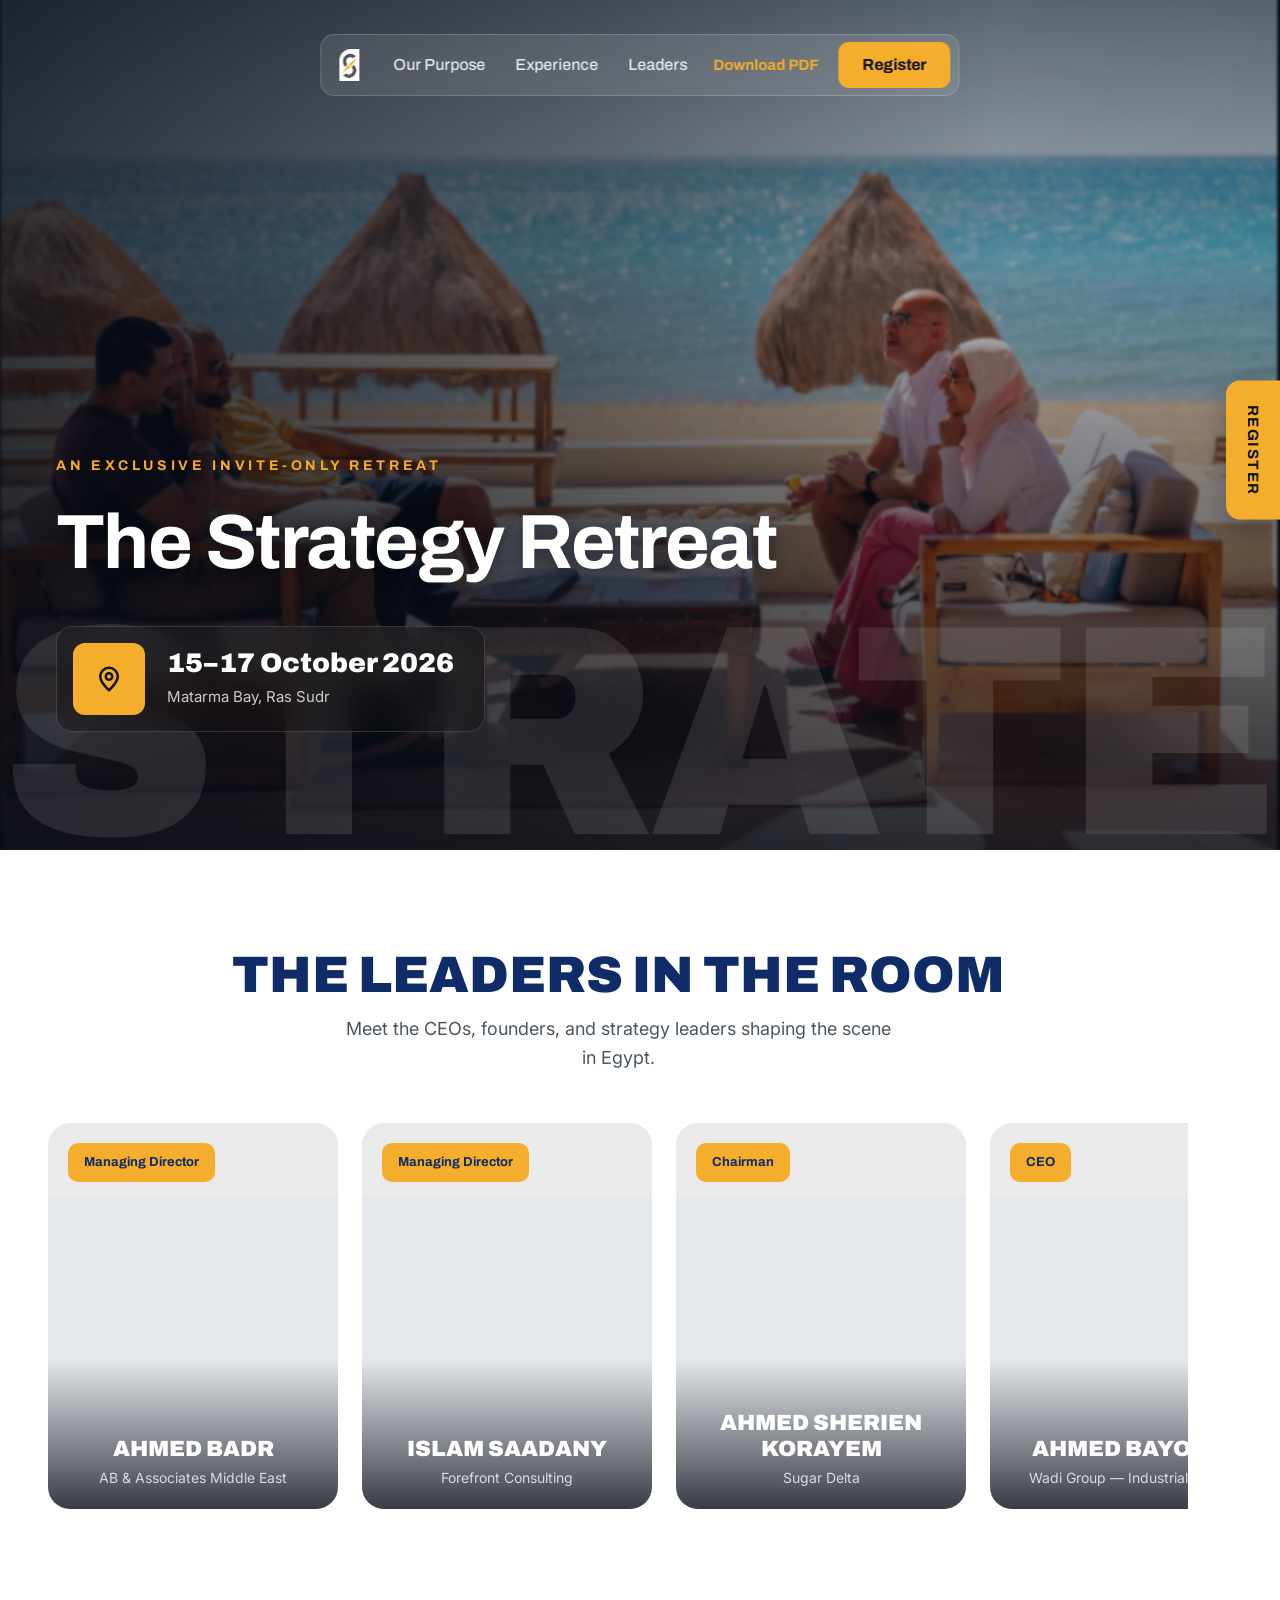
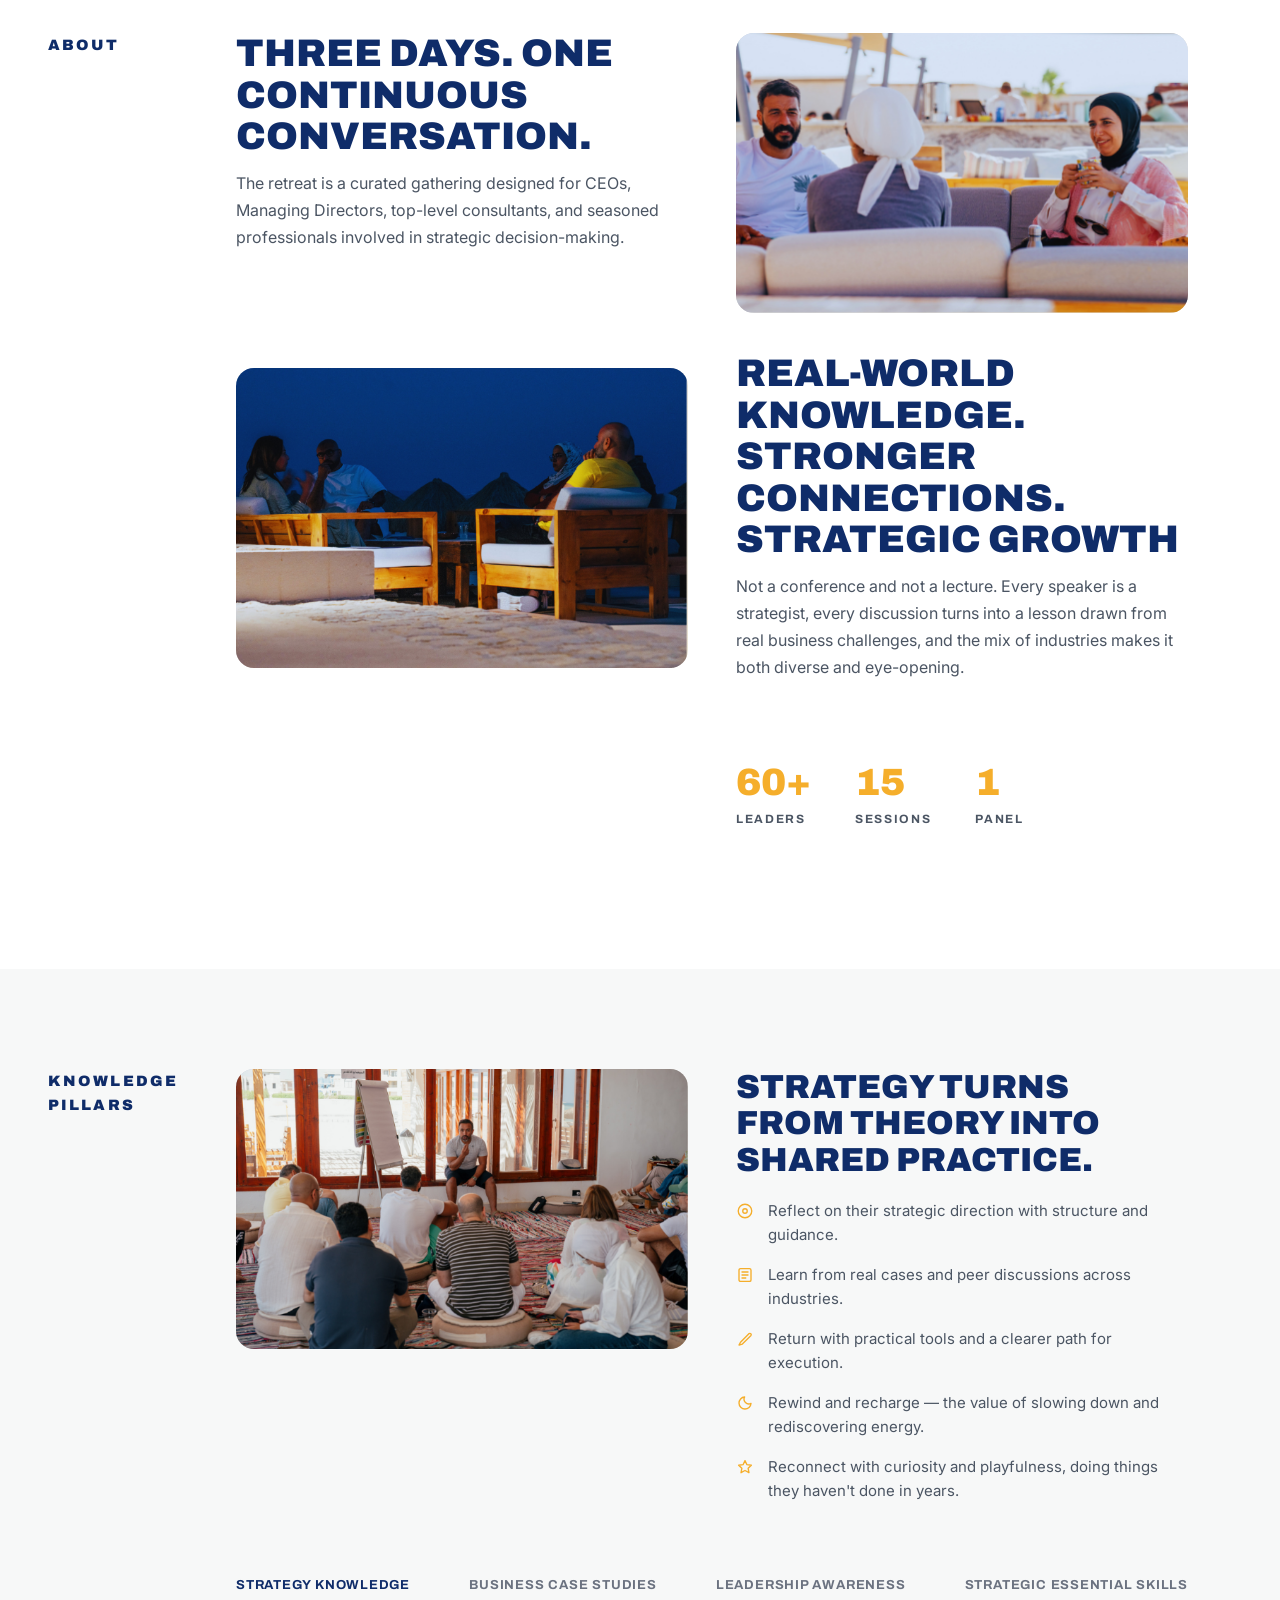
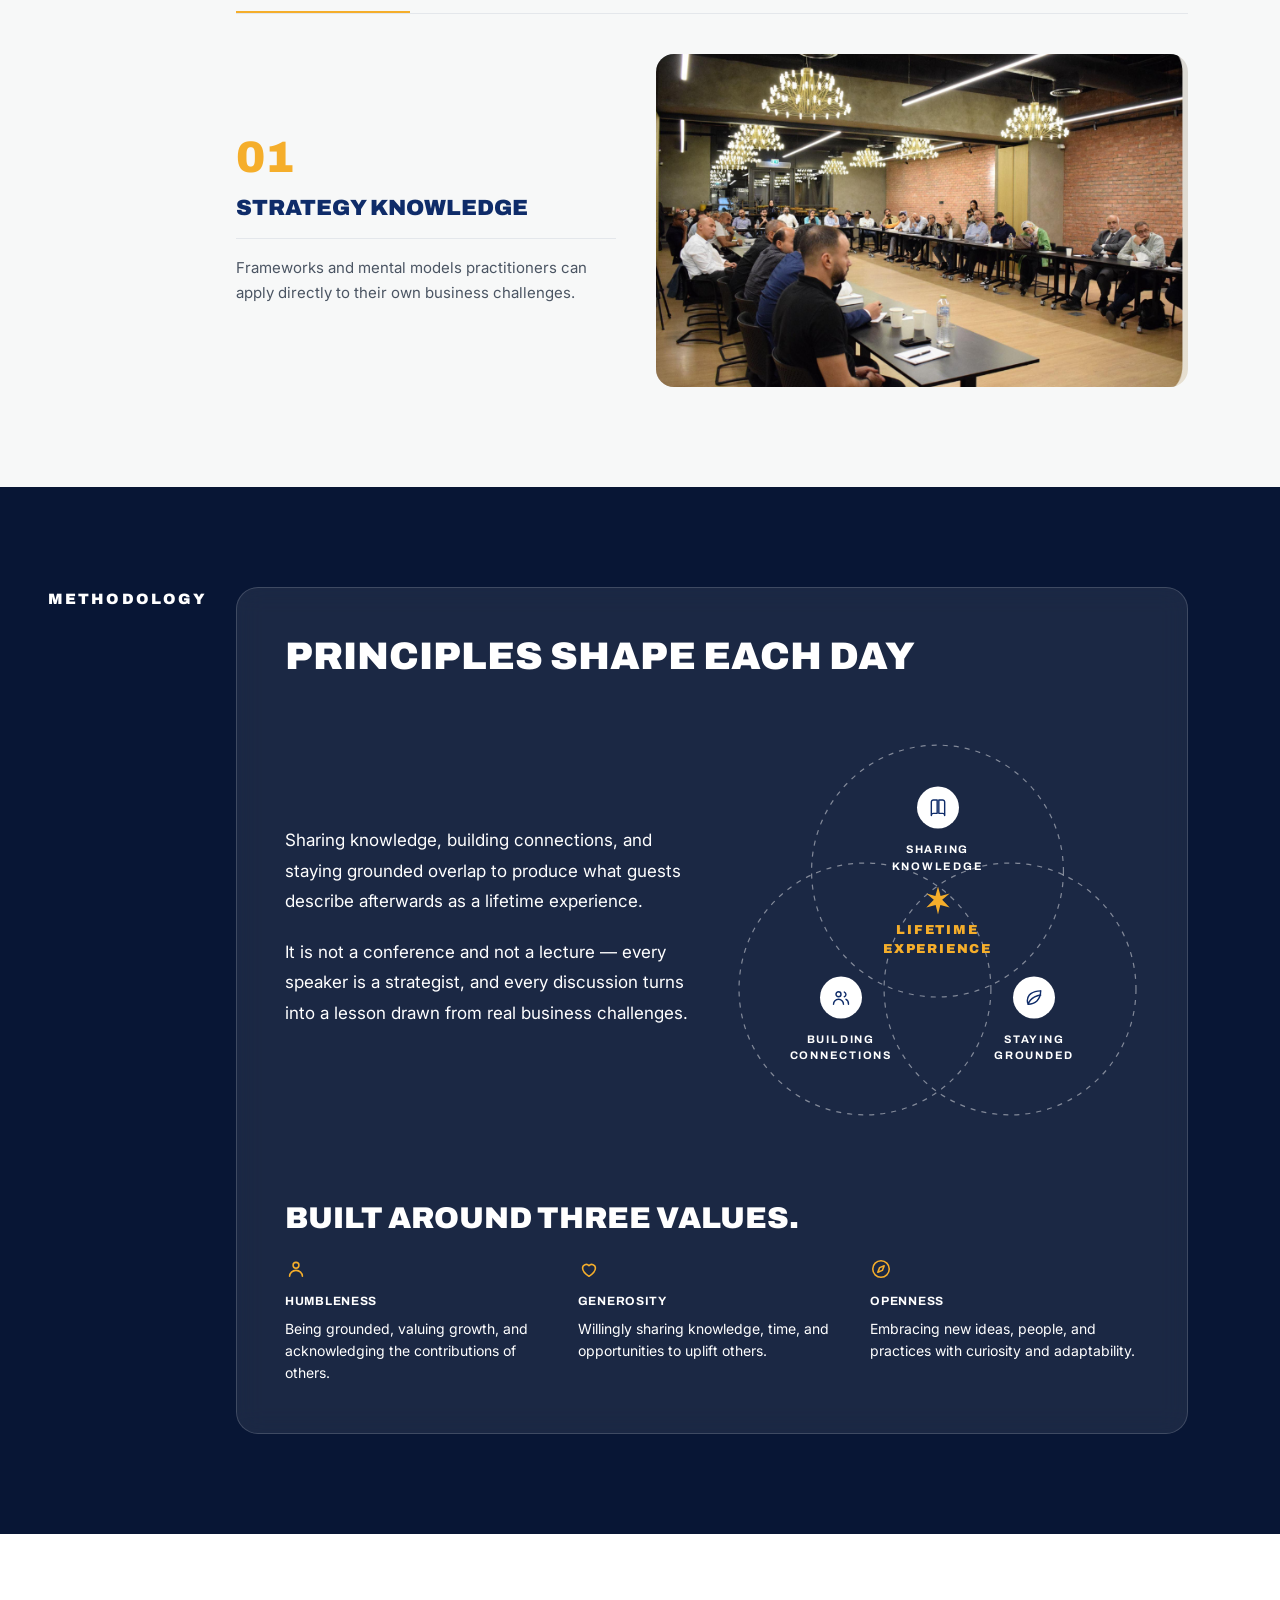
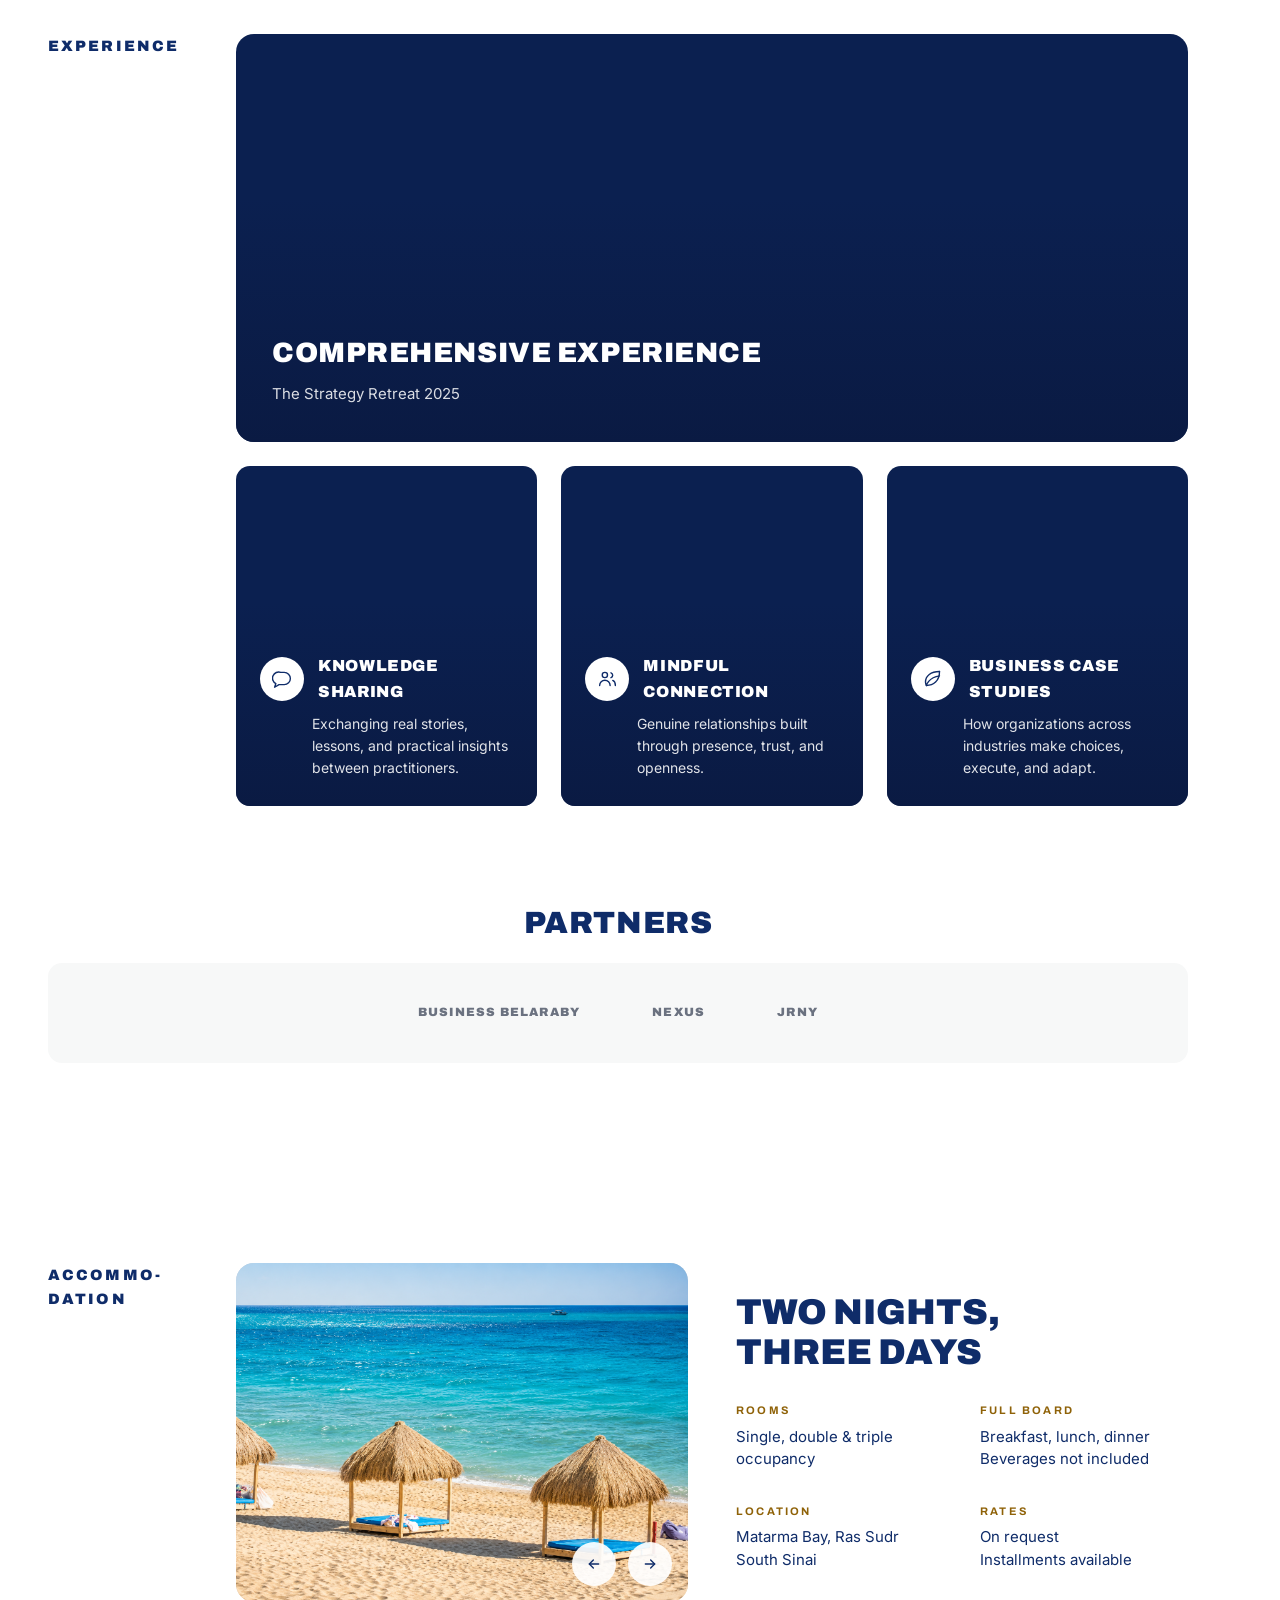
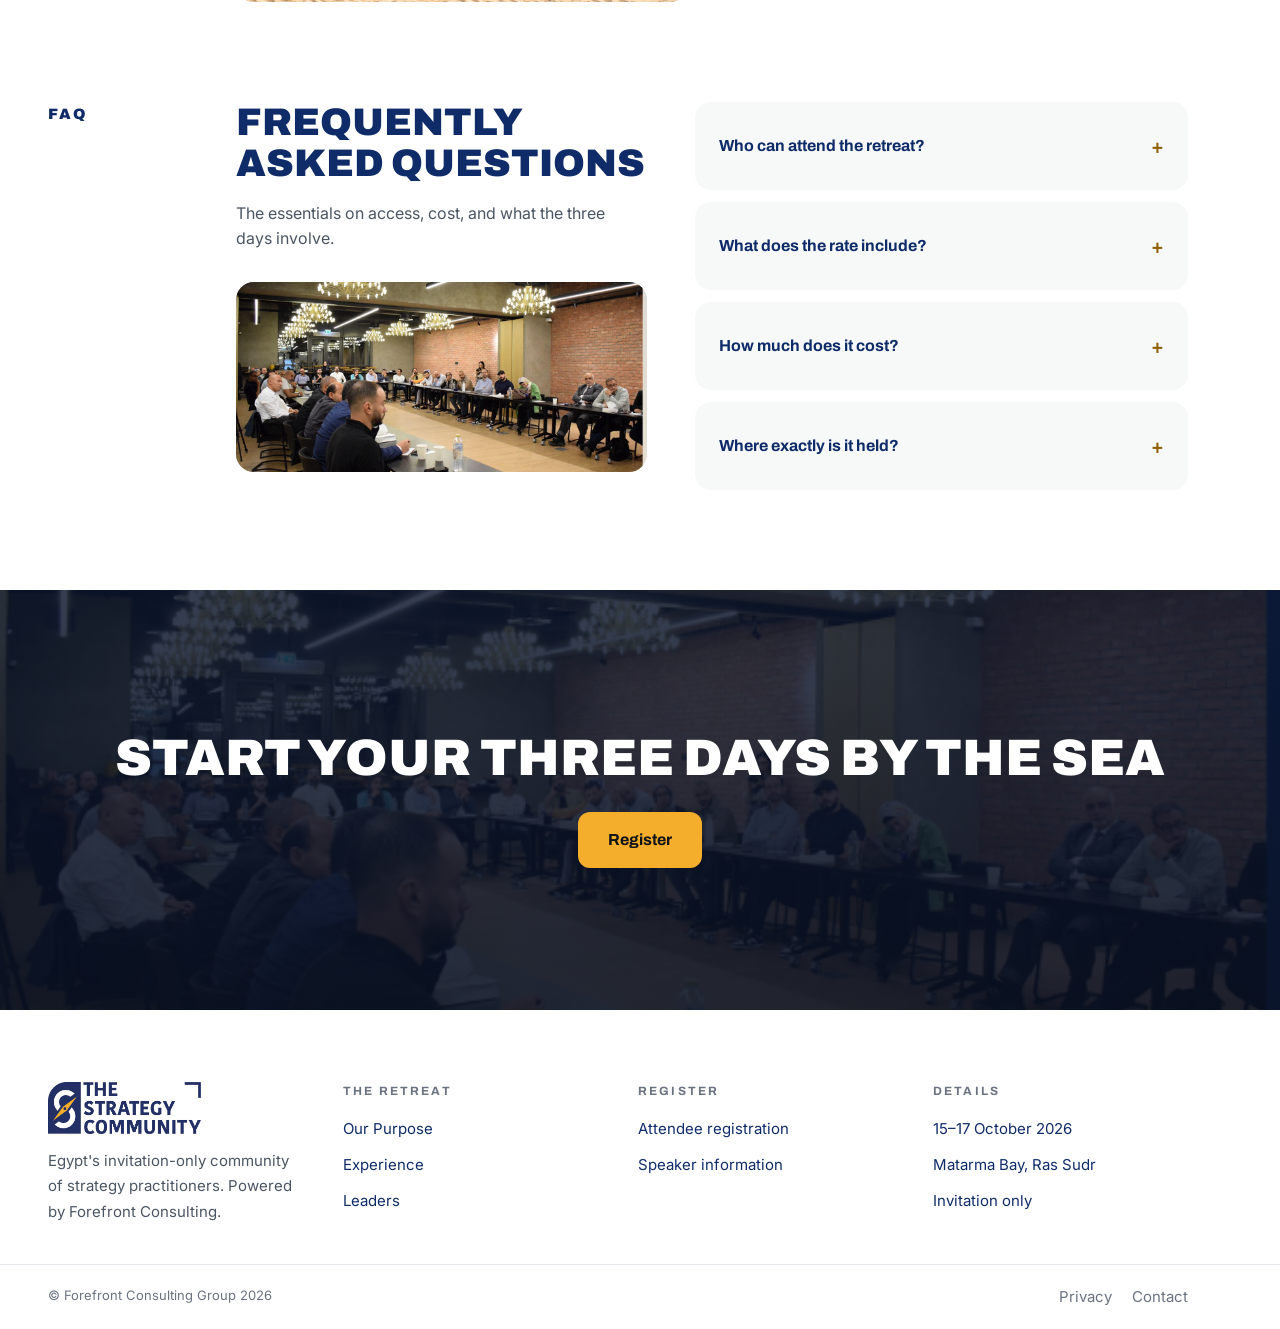
==== commit 53749302: "Set the methodology copy on a frosted panel A large translucent white box now sits behind the method" ====
--- a/index.html
+++ b/index.html
@@ -218,7 +218,7 @@
   <div class="methodology__scrim"></div>
   <div class="shell rail methodology__inner">
     <h2 class="eyebrow rail__label" id="methodology-title">Methodology</h2>
-    <div>
+    <div class="methodology__panel">
       <h3 class="display methodology__title">Principles shape each day</h3>
 
       <div class="methodology__cols">
--- a/assets/css/styles.css
+++ b/assets/css/styles.css
@@ -577,7 +577,18 @@
 .methodology > video { object-fit: cover; }
 .methodology__scrim { background: rgba(8,20,48,.85); }
 .methodology__inner { position: relative; }
-.methodology .eyebrow { color: rgba(255,255,255,.65); }
+.methodology .eyebrow { color: var(--white); }
+
+/* Frosted panel behind the copy — same glass treatment as the desktop nav.
+   Kept light (8%) so it lifts off the footage without washing out white text. */
+.methodology__panel {
+  padding: var(--space-8) var(--space-5);
+  border: 1px solid rgba(255, 255, 255, .16);
+  border-radius: var(--radius-2xl);
+  background: rgba(255, 255, 255, .08);
+  backdrop-filter: blur(12px);
+  -webkit-backdrop-filter: blur(12px);
+}
 .methodology .display { color: var(--white); }
 .methodology__title { margin-bottom: var(--space-6); font-size: 1.625rem; line-height: 1.15; }
 
@@ -625,22 +636,22 @@
 }
 
 .methodology__copy { display: none; }
-.methodology p.lede { margin-bottom: var(--space-4); font-size: .9375rem; line-height: 1.8; color: rgba(255,255,255,.78); }
+.methodology p.lede { margin-bottom: var(--space-4); font-size: .9375rem; line-height: 1.8; color: var(--white); }
 .methodology p.lede:last-of-type { margin-bottom: var(--space-10); }
 
 .values { display: flex; flex-direction: column; gap: 22px; }
 .values .display { font-size: 1.25rem; line-height: 1.2; margin-bottom: -2px; }
 .values .display { color: var(--white); }
-.value__name {
+.value .value__name {
   margin-bottom: 6px;
   font-family: var(--font-display);
   font-weight: 700;
   font-size: .75rem;
   letter-spacing: .06em;
   text-transform: uppercase;
-  color: var(--gold-500);
-}
-.value p { font-size: .875rem; color: rgba(255,255,255,.7); }
+  color: var(--white);
+}
+.value p { font-size: .875rem; color: var(--white); }
 .value svg { margin-bottom: var(--space-2); }
 
 /* =========================================================================
@@ -1117,6 +1128,7 @@
   .pillar__desc { font-size: .9375rem; line-height: 1.7; color: var(--gray-700); }
 
   .methodology__title { font-size: clamp(1.75rem, 3vw, 2.5rem); line-height: 1.08; margin-bottom: var(--space-12); }
+  .methodology__panel { padding: var(--space-12); border-radius: 22px; }
   .methodology__cols { display: grid; grid-template-columns: minmax(0,1fr) minmax(0,1fr); gap: var(--space-12); align-items: center; margin-bottom: 72px; }
   .methodology p.lede { max-width: 420px; margin-bottom: var(--space-5); font-size: 1.0625rem; }
   .methodology p.lede:last-of-type { margin-bottom: 0; }
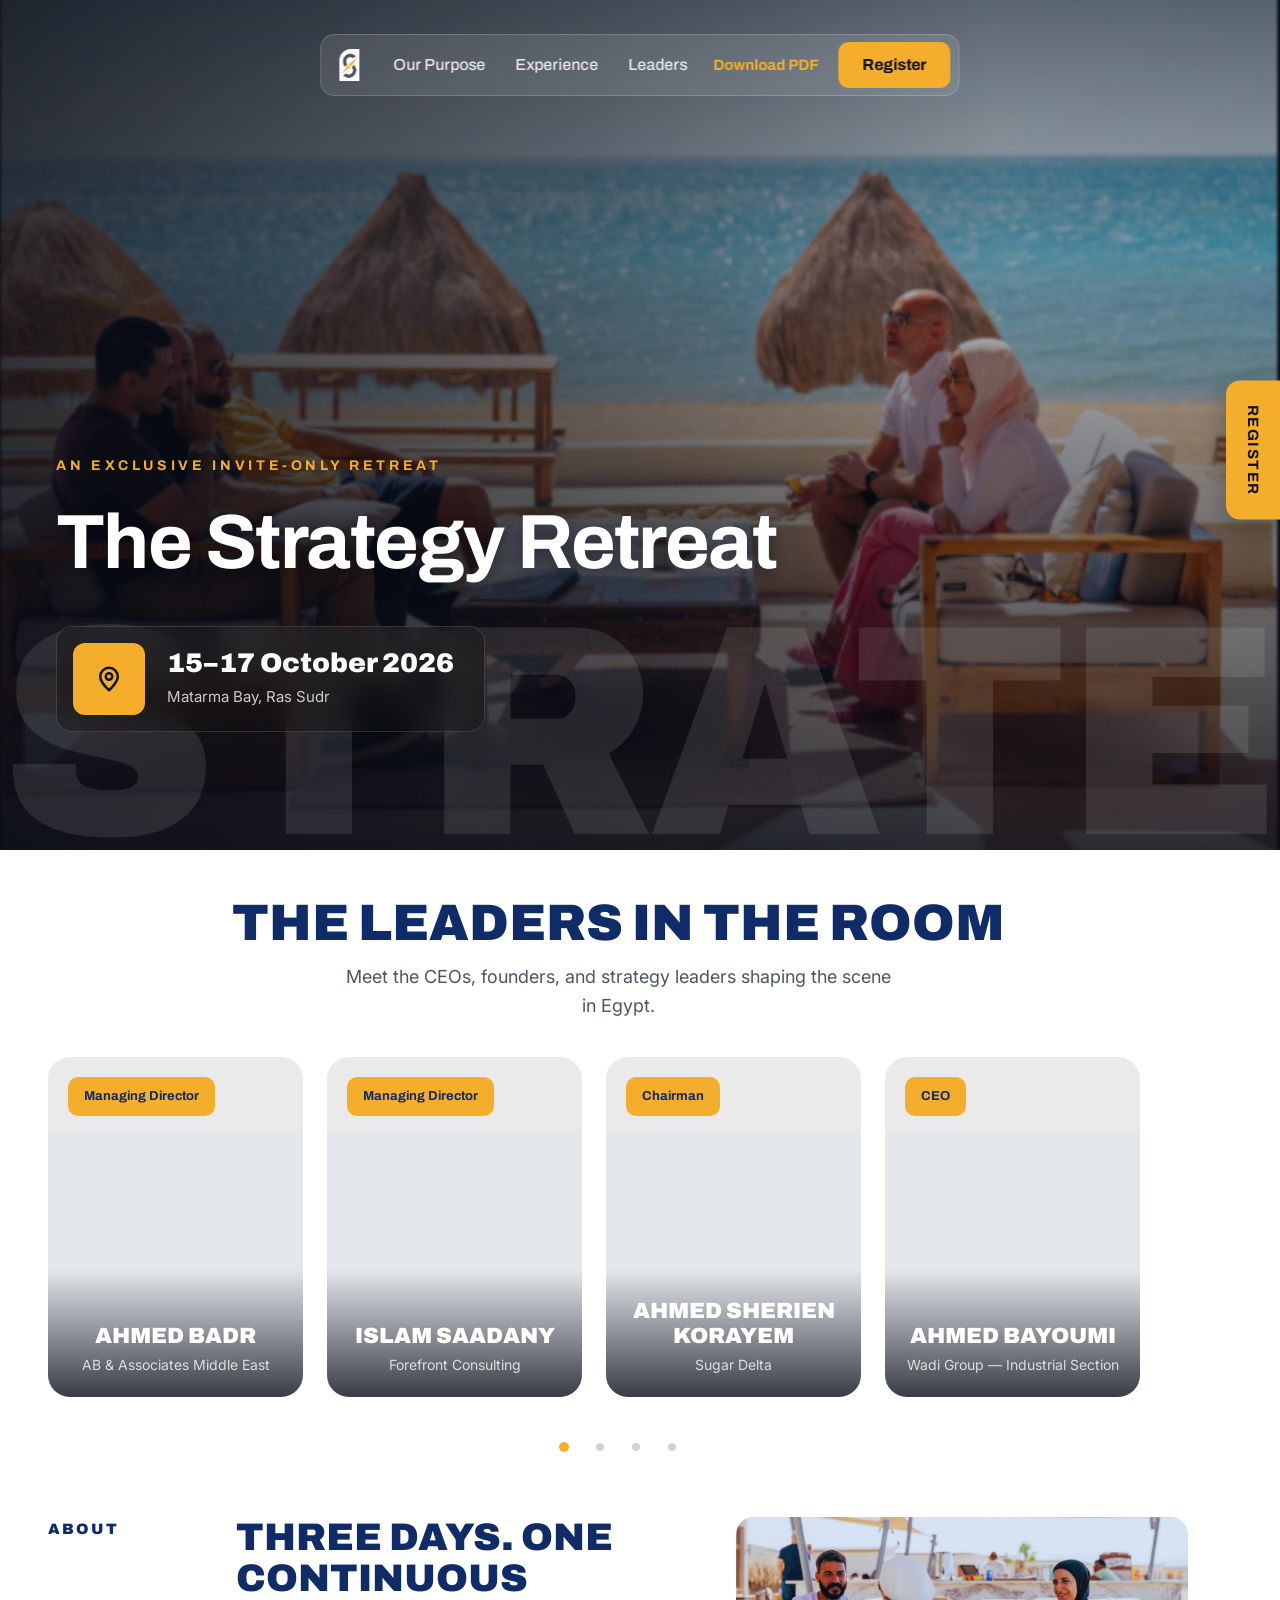
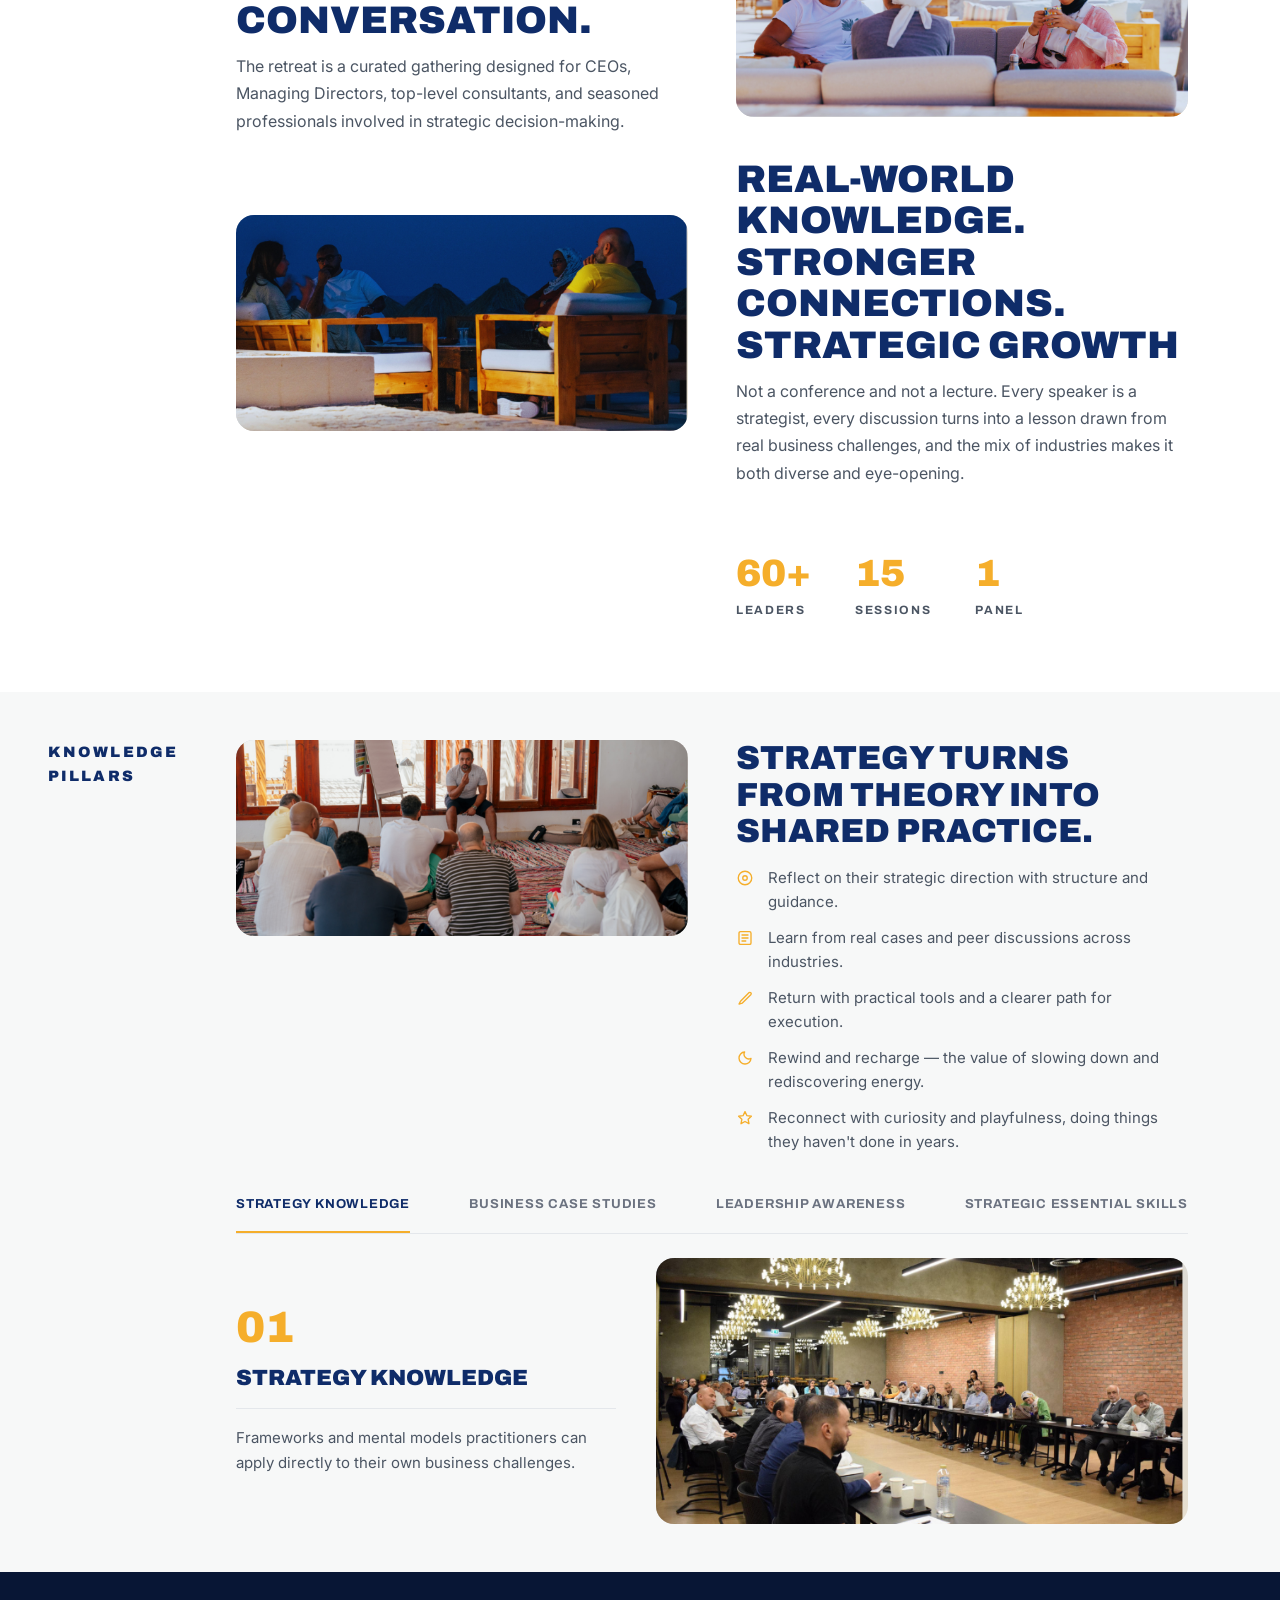
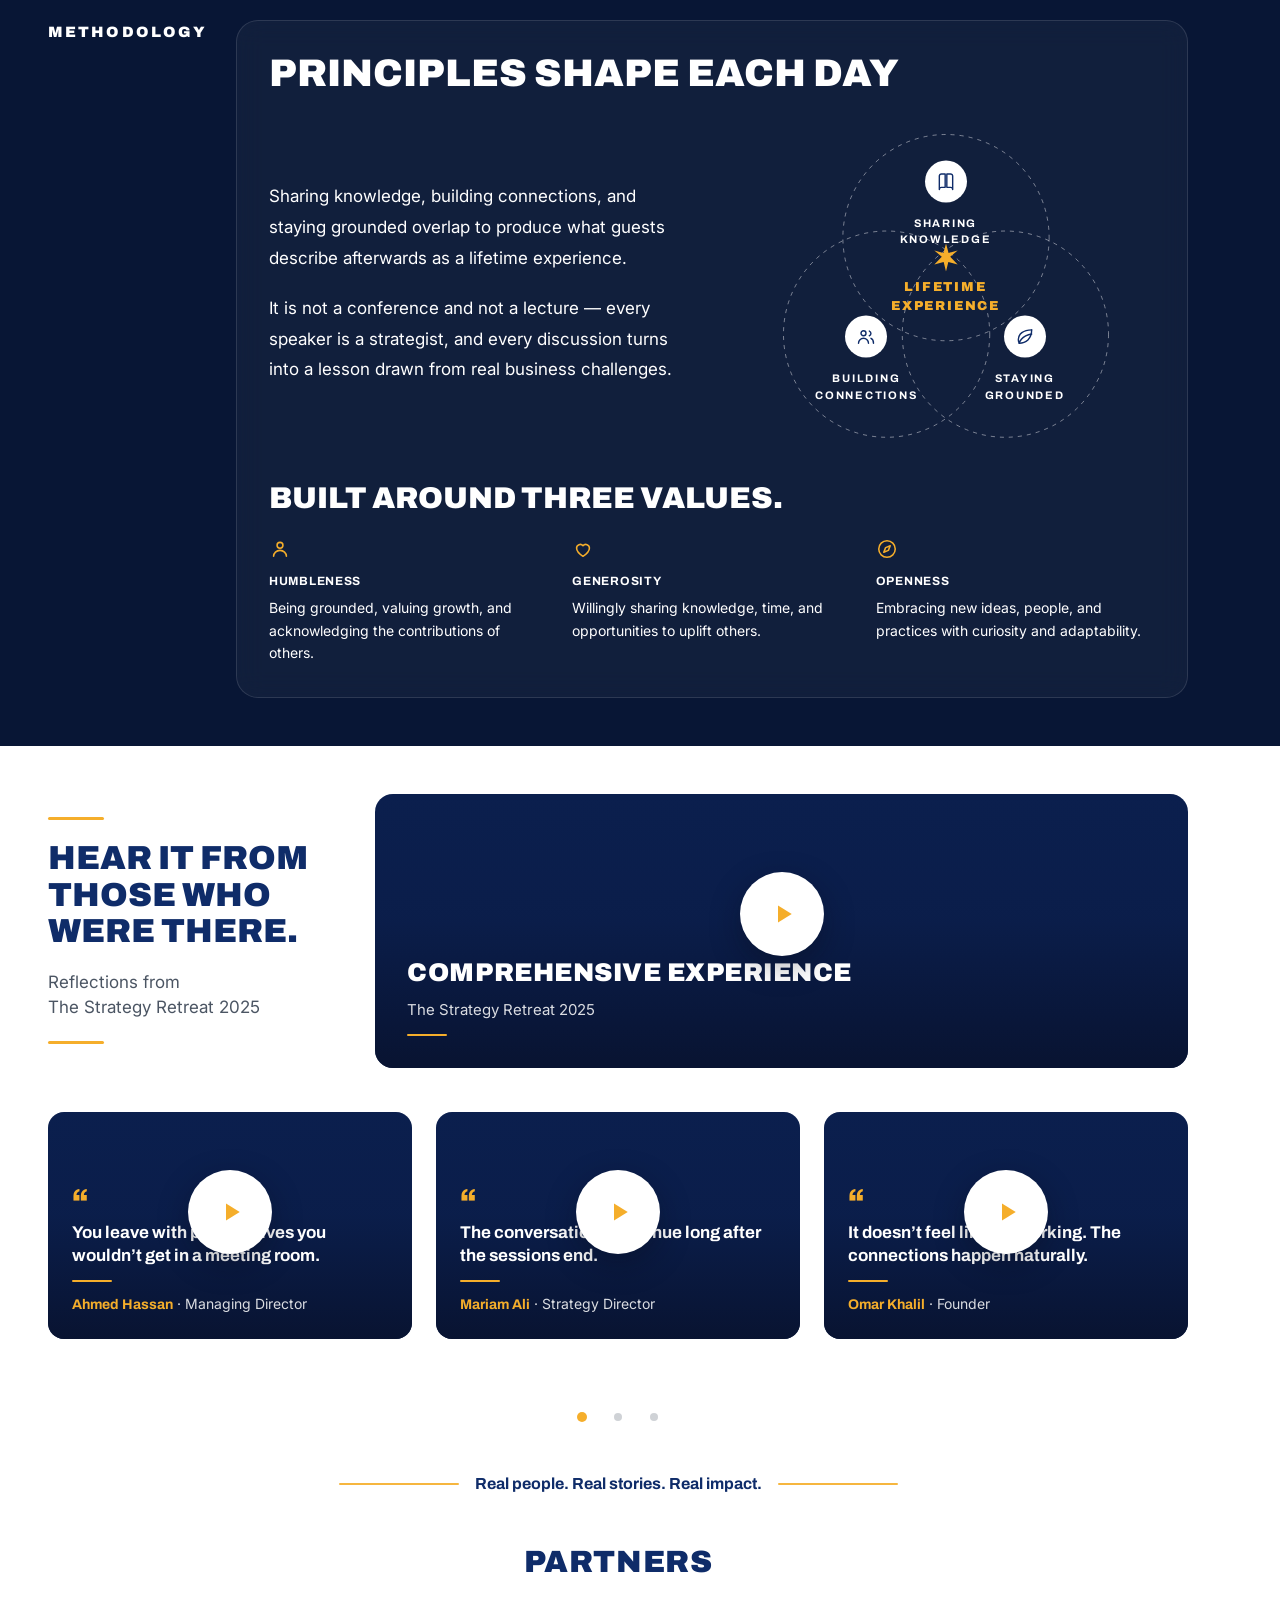
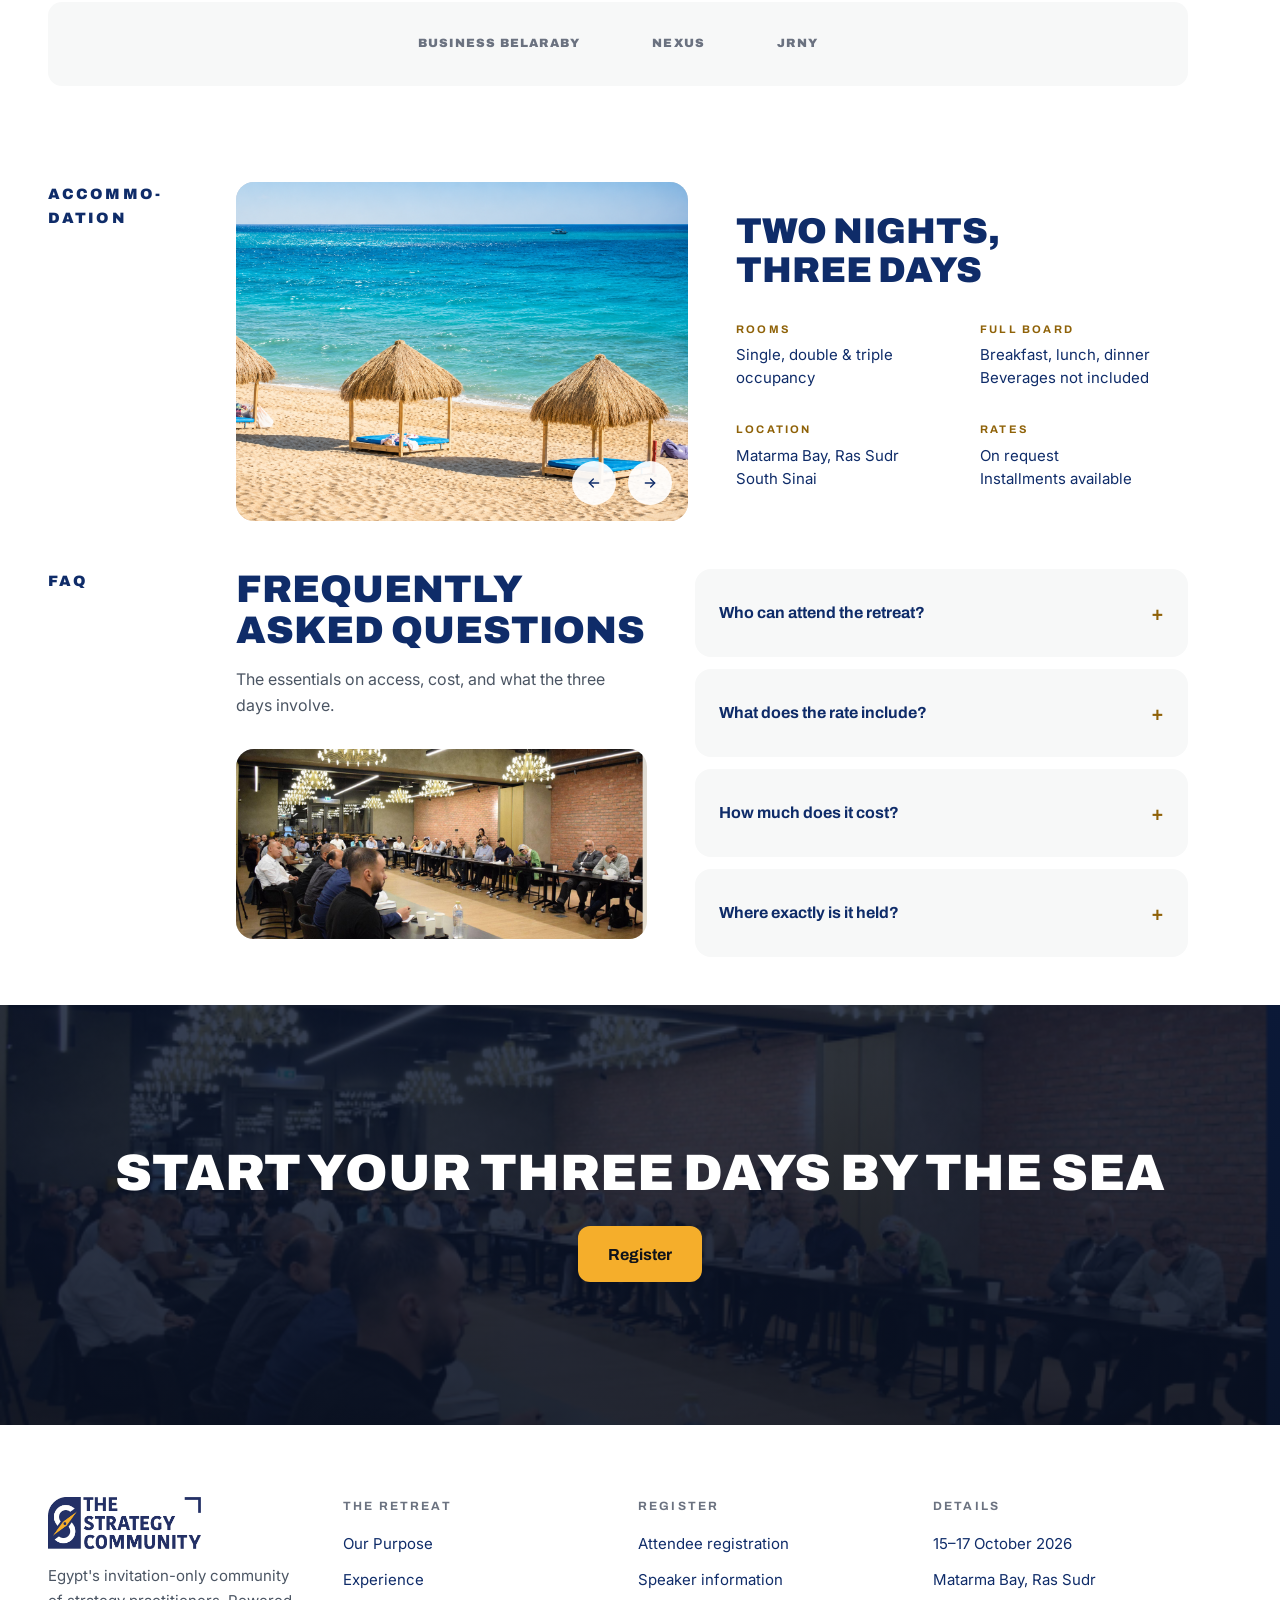
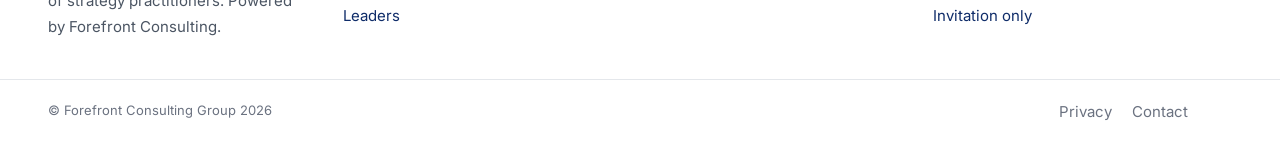
==== commit 789f0a4b: "Rebuild Experience to the reference, add rail dots, compress section rhythm Experience becomes "Hear" ====
--- a/index.html
+++ b/index.html
@@ -275,64 +275,71 @@
 </section>
 
 <!-- ============================================================== Experience -->
-<section class="section" id="experience" aria-labelledby="experience-title">
-  <div class="shell rail">
-    <h2 class="eyebrow rail__label" id="experience-title">Experience</h2>
-    <div>
-      <div class="feature-video dark-surface">
-        <video src="assets/video/retreat-2025-comprehensive.mp4" autoplay loop muted playsinline aria-hidden="true" tabindex="-1" data-ambient></video>
-        <div class="feature-video__scrim"></div>
-        <div class="feature-video__body">
-          <h3 class="feature-video__title">Comprehensive Experience</h3>
-          <p class="feature-video__sub">The Strategy Retreat 2025</p>
-        </div>
-      </div>
-
-      <div class="exp-grid">
-        <article class="exp-card dark-surface" data-exp>
-          <video src="assets/video/knowledge-sharing.mp4" autoplay loop muted playsinline aria-hidden="true" tabindex="-1" data-ambient></video>
-          <div class="exp-card__scrim"></div>
-          <div class="exp-card__body">
-            <div class="exp-card__head" aria-controls="exp-panel-0">
-              <span class="exp-card__icon" aria-hidden="true"><svg width="18" height="18" viewBox="0 0 24 24" fill="none" stroke="#0F2C69" stroke-width="1.6" stroke-linecap="round" stroke-linejoin="round"><path d="M21 12a7 7 0 0 1-7 7H8l-5 3 1.4-4.2A7 7 0 0 1 10 5h4a7 7 0 0 1 7 7z"></path></svg></span>
-              <h3 class="exp-card__title">Knowledge Sharing</h3>
-              <span class="exp-card__sign" aria-hidden="true">+</span>
-            </div>
-            <div class="exp-card__panel" id="exp-panel-0">
-              <p>Exchanging real stories, lessons, and practical insights between practitioners.</p>
-            </div>
-          </div>
-        </article>
-        <article class="exp-card dark-surface" data-exp>
-          <video src="assets/video/mindful-connection.mp4" autoplay loop muted playsinline aria-hidden="true" tabindex="-1" data-ambient></video>
-          <div class="exp-card__scrim"></div>
-          <div class="exp-card__body">
-            <div class="exp-card__head" aria-controls="exp-panel-1">
-              <span class="exp-card__icon" aria-hidden="true"><svg width="18" height="18" viewBox="0 0 24 24" fill="none" stroke="#0F2C69" stroke-width="1.6" stroke-linecap="round" stroke-linejoin="round"><circle cx="9" cy="8" r="3"></circle><path d="M3 20c0-3.3 2.7-6 6-6s6 2.7 6 6"></path><path d="M16 5.5a3 3 0 0 1 0 5.6"></path><path d="M18 14.2c2 .9 3 2.6 3 5.8"></path></svg></span>
-              <h3 class="exp-card__title">Mindful Connection</h3>
-              <span class="exp-card__sign" aria-hidden="true">+</span>
-            </div>
-            <div class="exp-card__panel" id="exp-panel-1">
-              <p>Genuine relationships built through presence, trust, and openness.</p>
-            </div>
-          </div>
-        </article>
-        <article class="exp-card dark-surface" data-exp>
-          <video src="assets/video/business-case-studies-2.mp4" autoplay loop muted playsinline aria-hidden="true" tabindex="-1" data-ambient></video>
-          <div class="exp-card__scrim"></div>
-          <div class="exp-card__body">
-            <div class="exp-card__head" aria-controls="exp-panel-2">
-              <span class="exp-card__icon" aria-hidden="true"><svg width="18" height="18" viewBox="0 0 24 24" fill="none" stroke="#0F2C69" stroke-width="1.6" stroke-linecap="round" stroke-linejoin="round"><path d="M20 4C10 4 4 9 4 16c0 2 1 4 1 4s2-9 15-11"></path><path d="M5 20c8 0 15-5 15-16"></path></svg></span>
-              <h3 class="exp-card__title">Business Case Studies</h3>
-              <span class="exp-card__sign" aria-hidden="true">+</span>
-            </div>
-            <div class="exp-card__panel" id="exp-panel-2">
-              <p>How organizations across industries make choices, execute, and adapt.</p>
-            </div>
-          </div>
-        </article>
-      </div>
-    </div>
+<section class="section experience" id="experience" aria-labelledby="experience-title">
+  <div class="shell exp">
+    <div class="exp__intro">
+      <span class="rule" aria-hidden="true"></span>
+      <h2 class="display" id="experience-title">Hear it from those who were there.</h2>
+      <p class="exp__sub">Reflections from<br>The Strategy Retreat 2025</p>
+      <span class="rule" aria-hidden="true"></span>
+    </div>
+
+    <figure class="feature vplayer">
+      <video src="assets/video/retreat-2025-comprehensive.mp4" preload="metadata" playsinline muted></video>
+      <div class="feature__scrim"></div>
+      <button class="vplay" type="button" aria-label="Play the Comprehensive Experience film"><svg viewBox="0 0 24 24" aria-hidden="true"><path d="M8 5.2v13.6L19 12z"></path></svg></button>
+      <figcaption class="feature__caption">
+        <h3 class="feature__title">Comprehensive Experience</h3>
+        <p class="feature__sub">The Strategy Retreat 2025</p>
+        <span class="rule rule--sm" aria-hidden="true"></span>
+      </figcaption>
+    </figure>
+
+    <div class="quotes__label">
+      <span aria-hidden="true"><svg viewBox="0 0 24 24" fill="none" stroke="currentColor" stroke-width="1.7" stroke-linecap="round" stroke-linejoin="round"><circle cx="9" cy="8" r="3"></circle><path d="M3 20c0-3.3 2.7-6 6-6s6 2.7 6 6"></path><path d="M16 5.5a3 3 0 0 1 0 5.6"></path><path d="M18 14.2c2 .9 3 2.6 3 5.8"></path></svg></span>
+      <span>Real stories from the retreat</span>
+      <span class="quotes__label-line" aria-hidden="true"></span>
+    </div>
+
+    <ul class="quotes scroller" role="list" tabindex="0" aria-label="Reflections, scrollable">
+        <li class="quote vplayer">
+          <video src="assets/video/knowledge-sharing.mp4" preload="metadata" playsinline muted></video>
+          <div class="quote__scrim"></div>
+          <button class="vplay" type="button" aria-label="Play Ahmed Hassan’s reflection"><svg viewBox="0 0 24 24" aria-hidden="true"><path d="M8 5.2v13.6L19 12z"></path></svg></button>
+          <blockquote class="quote__body">
+            <span class="quote__mark" aria-hidden="true">&ldquo;</span>
+            <p>You leave with perspectives you wouldn’t get in a meeting room.</p>
+            <span class="rule rule--sm" aria-hidden="true"></span>
+            <footer class="quote__by"><span class="quote__name">Ahmed Hassan</span> <span aria-hidden="true">·</span> <span class="quote__role">Managing Director</span></footer>
+          </blockquote>
+        </li>
+        <li class="quote vplayer">
+          <video src="assets/video/mindful-connection.mp4" preload="metadata" playsinline muted></video>
+          <div class="quote__scrim"></div>
+          <button class="vplay" type="button" aria-label="Play Mariam Ali’s reflection"><svg viewBox="0 0 24 24" aria-hidden="true"><path d="M8 5.2v13.6L19 12z"></path></svg></button>
+          <blockquote class="quote__body">
+            <span class="quote__mark" aria-hidden="true">&ldquo;</span>
+            <p>The conversations continue long after the sessions end.</p>
+            <span class="rule rule--sm" aria-hidden="true"></span>
+            <footer class="quote__by"><span class="quote__name">Mariam Ali</span> <span aria-hidden="true">·</span> <span class="quote__role">Strategy Director</span></footer>
+          </blockquote>
+        </li>
+        <li class="quote vplayer">
+          <video src="assets/video/business-case-studies-2.mp4" preload="metadata" playsinline muted></video>
+          <div class="quote__scrim"></div>
+          <button class="vplay" type="button" aria-label="Play Omar Khalil’s reflection"><svg viewBox="0 0 24 24" aria-hidden="true"><path d="M8 5.2v13.6L19 12z"></path></svg></button>
+          <blockquote class="quote__body">
+            <span class="quote__mark" aria-hidden="true">&ldquo;</span>
+            <p>It doesn’t feel like networking. The connections happen naturally.</p>
+            <span class="rule rule--sm" aria-hidden="true"></span>
+            <footer class="quote__by"><span class="quote__name">Omar Khalil</span> <span aria-hidden="true">·</span> <span class="quote__role">Founder</span></footer>
+          </blockquote>
+        </li>
+    </ul>
+
+    <div class="dots dots--quotes" data-dots data-dots-label="Show reflection" hidden></div>
+
+    <p class="exp__tagline"><span class="rule rule--flank" aria-hidden="true"></span>Real people. Real stories. Real impact.<span class="rule rule--flank" aria-hidden="true"></span></p>
   </div>
 </section>
 
--- a/assets/css/tokens.css
+++ b/assets/css/tokens.css
@@ -84,7 +84,7 @@
 @media (min-width: 900px) {
   :root {
     --gutter: var(--space-12);
-    --section-y: var(--space-25);
+    --section-y: var(--space-12);
     --marquee-duration: 44s;
   }
 }
--- a/assets/css/styles.css
+++ b/assets/css/styles.css
@@ -336,11 +336,10 @@
   margin-inline: calc(var(--gutter) * -1);
   padding: 4px var(--gutter) var(--space-2);
   overflow-x: auto;
-  scroll-snap-type: x mandatory;
+  scroll-behavior: smooth;
   scrollbar-width: none;
 }
 .scroller::-webkit-scrollbar { display: none; }
-.scroller > * { scroll-snap-align: start; }
 
 .dots {
   display: flex;
@@ -580,12 +579,13 @@
 .methodology .eyebrow { color: var(--white); }
 
 /* Frosted panel behind the copy — same glass treatment as the desktop nav.
-   Kept light (8%) so it lifts off the footage without washing out white text. */
+   Kept very light (4%) so it barely tints the footage; the blur does most of
+   the separating work. */
 .methodology__panel {
   padding: var(--space-8) var(--space-5);
-  border: 1px solid rgba(255, 255, 255, .16);
+  border: 1px solid rgba(255, 255, 255, .12);
   border-radius: var(--radius-2xl);
-  background: rgba(255, 255, 255, .08);
+  background: rgba(255, 255, 255, .04);
   backdrop-filter: blur(12px);
   -webkit-backdrop-filter: blur(12px);
 }
@@ -655,27 +655,82 @@
 .value svg { margin-bottom: var(--space-2); }
 
 /* =========================================================================
-   Experience
+   Experience — "Hear it from those who were there"
    ========================================================================= */
-.feature-video {
-  position: relative;
-  aspect-ratio: 4 / 3;
-  margin-bottom: var(--space-5);
+.rule {
+  display: block;
+  width: 56px;
+  height: 3px;
+  border-radius: 2px;
+  background: var(--gold-500);
+}
+.rule--sm { width: 40px; height: 2px; }
+.rule--flank { flex: 1; max-width: 120px; height: 2px; opacity: .9; }
+
+.exp { display: flex; flex-direction: column; gap: var(--space-6); }
+
+.exp__intro { display: flex; flex-direction: column; gap: var(--space-4); }
+.exp__intro .display { font-size: clamp(1.75rem, 7vw, 2.25rem); }
+.exp__sub { font-size: 1rem; line-height: 1.5; color: var(--gray-700); }
+
+/* Shared shell for anything with a click-to-play film in it */
+.vplayer { position: relative; overflow: hidden; background: var(--navy-800); }
+.vplayer > video {
+  position: absolute;
+  inset: 0;
+  width: 100%;
+  height: 100%;
+  object-fit: cover;
+}
+.vplayer > .feature__scrim,
+.vplayer > .quote__scrim {
+  position: absolute;
+  inset: 0;
+  pointer-events: none;
+  background: linear-gradient(180deg, rgba(10,25,64,.15) 0%, rgba(10,25,64,.35) 45%, rgba(8,18,46,.9) 100%);
+}
+
+.vplay {
+  position: absolute;
+  top: 44%;
+  left: 50%;
+  z-index: 2;
+  transform: translate(-50%, -50%);
+  display: flex;
+  align-items: center;
+  justify-content: center;
+  width: 72px;
+  height: 72px;
+  padding: 0;
+  border: 0;
+  border-radius: 50%;
+  background: var(--white);
+  cursor: pointer;
+  box-shadow: 0 10px 30px rgba(8, 12, 22, .35);
+  transition: transform var(--dur-base) var(--ease), background-color var(--dur-base) var(--ease);
+}
+.vplay svg { width: 26px; height: 26px; margin-left: 3px; fill: var(--gold-500); }
+.vplay:hover { transform: translate(-50%, -50%) scale(1.07); }
+.vplayer.is-playing .vplay { opacity: 0; pointer-events: none; }
+.vplayer.is-playing > .feature__scrim,
+.vplayer.is-playing > .quote__scrim,
+.vplayer.is-playing .feature__caption,
+.vplayer.is-playing .quote__body { opacity: 0; transition: opacity var(--dur-base) var(--ease); }
+
+/* Feature film */
+.feature {
+  aspect-ratio: 16 / 10;
   border-radius: var(--radius-xl);
-  overflow: hidden;
-  background: var(--navy-800);
-}
-.feature-video > video { position: absolute; inset: 0; width: 100%; height: 100%; object-fit: cover; }
-.feature-video__scrim,
-.exp-card__scrim { position: absolute; inset: 0; pointer-events: none; background: var(--scrim-video); }
-.feature-video__body {
+  margin: 0;
+}
+.feature__caption {
   position: absolute;
   inset-inline: 0;
   bottom: 0;
-  padding: 22px 22px var(--space-6);
-}
-.feature-video__title {
-  margin-bottom: 6px;
+  z-index: 1;
+  padding: var(--space-5) var(--space-5) var(--space-6);
+}
+.feature__title {
   font-family: var(--font-display);
   font-weight: 900;
   font-size: 1.125rem;
@@ -683,86 +738,79 @@
   text-transform: uppercase;
   color: var(--white);
 }
-.feature-video__sub { font-size: .8125rem; color: rgba(255,255,255,.85); }
-
-.exp-grid { display: flex; flex-direction: column; gap: var(--space-4); }
-.exp-card {
-  position: relative;
-  height: 260px;
-  border-radius: var(--radius-lg);
-  overflow: hidden;
-  background: var(--navy-800);
-}
-.exp-card > video { position: absolute; inset: 0; width: 100%; height: 100%; object-fit: cover; }
-.exp-card__body {
+.feature__sub { margin-top: 4px; font-size: .8125rem; color: rgba(255,255,255,.85); }
+.feature__caption .rule { margin-top: var(--space-3); }
+
+/* Testimonial films */
+.quotes__label {
+  display: flex;
+  align-items: center;
+  gap: var(--space-3);
+  margin-bottom: var(--space-4);
+  font-family: var(--font-display);
+  font-weight: 700;
+  font-size: .8125rem;
+  letter-spacing: .12em;
+  text-transform: uppercase;
+  color: var(--navy-900);
+}
+.quotes__label svg { display: block; width: 26px; height: 26px; color: var(--gold-500); }
+.quotes__label-line { flex: 1; height: 1px; background: var(--gray-200); }
+
+.quotes {
+  display: flex;
+  gap: var(--space-4);
+  margin-inline: calc(var(--gutter) * -1);
+  padding: 4px var(--gutter) var(--space-2);
+  list-style: none;
+}
+.quote {
+  flex: 0 0 74%;
+  aspect-ratio: 3 / 4;
+  border-radius: var(--radius-xl);
+}
+.dots--quotes { margin-top: var(--space-3); }
+.quote__body {
   position: absolute;
   inset-inline: 0;
   bottom: 0;
+  z-index: 1;
+  margin: 0;
   padding: var(--space-4) var(--space-5) var(--space-5);
 }
-.exp-card__head { display: flex; gap: 14px; align-items: center; }
-.exp-card__icon {
-  flex: none;
+.quote__mark {
+  display: block;
+  font-family: var(--font-display);
+  font-weight: 900;
+  font-size: 2rem;
+  line-height: .6;
+  color: var(--gold-500);
+}
+.quote__body p {
+  margin-top: var(--space-3);
+  font-family: var(--font-display);
+  font-weight: 700;
+  font-size: 1rem;
+  line-height: 1.35;
+  color: var(--white);
+  text-wrap: pretty;
+}
+.quote__body .rule { margin: var(--space-3) 0; }
+.quote__by { font-size: .875rem; line-height: 1.45; color: rgba(255,255,255,.85); }
+.quote__name { display: block; font-family: var(--font-display); font-weight: 700; color: var(--gold-500); }
+.quote__by [aria-hidden] { display: none; }   /* separator only earns its place inline */
+
+.exp__tagline {
   display: flex;
   align-items: center;
   justify-content: center;
-  width: 38px;
-  height: 38px;
-  border-radius: 50%;
-  background: var(--white);
-}
-.exp-card__title {
-  flex: 1;
-  font-family: var(--font-display);
-  font-weight: 900;
-  font-size: .875rem;
-  letter-spacing: .02em;
-  text-transform: uppercase;
-  color: var(--white);
-}
-.exp-card__sign { display: none; }
-.exp-card__panel { margin-top: var(--space-2); padding-left: 52px; }
-.exp-card p { font-size: .8125rem; line-height: 1.5; color: rgba(255,255,255,.88); }
-
-@media (max-width: 899px) {
-  /* Folded tabs: collapsed shows the title row only; opening reveals the
-     footage and the copy. */
-  .exp-card {
-    height: auto;
-    background: var(--navy-900);
-    transition: height var(--dur-base) var(--ease);
-  }
-  .exp-card > video,
-  .exp-card__scrim { opacity: 0; transition: opacity var(--dur-base) var(--ease); }
-
-  .exp-card__body { position: relative; z-index: 2; padding: 0; }
-
-  .exp-card__head {
-    width: 100%;
-    min-height: 64px;
-    padding: var(--space-3) var(--space-4);
-    cursor: pointer;
-    -webkit-tap-highlight-color: transparent;
-  }
-  .exp-card__head:focus-visible { outline: 3px solid var(--gold-500); outline-offset: -3px; }
-  .exp-card__sign {
-    display: block;
-    flex: none;
-    font-size: 1.25rem;
-    line-height: 1;
-    color: var(--gold-500);
-  }
-  .exp-card__panel {
-    margin: 0;
-    padding: 0 var(--space-4) var(--space-5) calc(var(--space-4) + 52px);
-  }
-
-  .exp-card.is-folded .exp-card__panel { display: none; }
-
-  .exp-card.is-open { height: 260px; position: relative; }
-  .exp-card.is-open > video,
-  .exp-card.is-open .exp-card__scrim { opacity: 1; }
-  .exp-card.is-open .exp-card__body { position: absolute; inset-inline: 0; bottom: 0; padding-bottom: var(--space-2); }
+  gap: var(--space-4);
+  margin-top: var(--space-2);
+  font-family: var(--font-display);
+  font-weight: 700;
+  font-size: .9375rem;
+  color: var(--navy-900);
+  text-align: center;
 }
 
 /* =========================================================================
@@ -1076,65 +1124,65 @@
   .methodology .rail__label { color: var(--white); }
 
   .delegates { text-align: center; }
-  .delegates .section-head { margin-bottom: 46px; }
+  .delegates .section-head { margin-bottom: var(--space-8); }
   .delegates .section-head .eyebrow { display: none; }
   .delegates .section-head .display { font-size: clamp(2rem, 4vw, 3.25rem); line-height: 1; }
   .delegates .section-head .lede { max-width: 620px; margin-inline: auto; font-size: 1.125rem; }
   .delegates .scroller { margin-inline: 0; padding-inline: 0; gap: var(--space-6); }
   .delegates__more { margin-top: 34px; }
 
-  .delegate { flex-basis: clamp(240px, 24vw, 290px); gap: 14px; padding: var(--space-5); border-radius: 22px; }
+  .delegate { flex-basis: clamp(215px, 20vw, 255px); gap: 14px; padding: var(--space-5); border-radius: 22px; }
   .delegate__role { padding: 9px var(--space-4); border-radius: var(--radius-md); font-size: .8125rem; }
   .delegate__media { margin: 0 -20px -20px; border-radius: 0 0 22px 22px; }
   .delegate__id { inset-inline: var(--space-5); bottom: var(--space-5); }
   .delegate__name { font-size: 1.375rem; }
   .delegate__org { margin-top: 5px; font-size: .875rem; }
 
-  .split { grid-template-columns: minmax(0,1fr) minmax(0,1fr); gap: var(--space-12); margin-bottom: var(--space-10); align-items: start; }
+  .split { grid-template-columns: minmax(0,1fr) minmax(0,1fr); gap: var(--space-12); margin-bottom: var(--space-6); align-items: start; }
   .split--center { align-items: center; }
   .split .display { font-size: clamp(1.75rem, 3vw, 2.5rem); line-height: 1.08; }
   .split p { max-width: 440px; font-size: 1rem; line-height: 1.7; }
-  .split .media { height: 280px; border-radius: var(--radius-2xl); }
-  .split--tall .media { height: 300px; }
+  .split .media { height: 200px; border-radius: var(--radius-2xl); }
+  .split--tall .media { height: 216px; }
 
   .stats {
     grid-column: 2;
     justify-content: flex-start;
-    margin-top: 34px;
+    margin-top: var(--space-5);
     gap: 44px;
     text-align: left;
   }
   .stat__value { font-size: 2.375rem; }
   .stat__label { margin-top: var(--space-2); font-size: .75rem; letter-spacing: .14em; }
 
-  .pillars__intro { display: grid; grid-template-columns: minmax(0,1fr) minmax(0,1fr); gap: var(--space-12); align-items: start; margin-bottom: 56px; }
-  .pillars__intro .media { order: -1; height: 280px; margin-bottom: 0; border-radius: var(--radius-2xl); }
+  .pillars__intro { display: grid; grid-template-columns: minmax(0,1fr) minmax(0,1fr); gap: var(--space-12); align-items: start; margin-bottom: var(--space-6); }
+  .pillars__intro .media { order: -1; height: 196px; margin-bottom: 0; border-radius: var(--radius-2xl); }
   .methodology__copy { display: block; }
-  .dots { display: none; }
+  .dots { gap: var(--space-3); margin-top: var(--space-5); }
   .pillars__intro .display { font-size: clamp(1.5rem, 2.6vw, 2.125rem); margin-bottom: 0; }
 
-  .outcomes { display: flex; }
-  .tabs { gap: var(--space-8); margin: 0 0 var(--space-10); justify-content: space-between; }
+  .outcomes { display: flex; gap: var(--space-3); margin-top: var(--space-4); }
+  .tabs { gap: var(--space-8); margin: 0 0 var(--space-6); justify-content: space-between; }
   .tab { padding-bottom: var(--space-4); font-size: .8125rem; letter-spacing: .06em; }
   .tab__short { display: none; }
   .tab__long { display: inline; }
 
   .pillar-panel { position: static; display: grid; grid-template-columns: minmax(0,1fr) minmax(0,1.4fr); gap: var(--space-10); align-items: center; }
-  .pillar { aspect-ratio: 16 / 10; border-radius: var(--radius-2xl); order: 2; }
+  .pillar { aspect-ratio: 2 / 1; border-radius: var(--radius-2xl); order: 2; }
   .pillar__scrim { display: none; }
   .pillar__body { position: static; inset: auto; order: 1; }
   .pillar__num { margin-bottom: var(--space-4); font-size: 2.75rem; }
   .pillar__title { margin-bottom: var(--space-4); font-size: 1.375rem; color: var(--navy-900); border-bottom: 1px solid var(--gray-200); padding-bottom: var(--space-4); }
   .pillar__desc { font-size: .9375rem; line-height: 1.7; color: var(--gray-700); }
 
-  .methodology__title { font-size: clamp(1.75rem, 3vw, 2.5rem); line-height: 1.08; margin-bottom: var(--space-12); }
-  .methodology__panel { padding: var(--space-12); border-radius: 22px; }
-  .methodology__cols { display: grid; grid-template-columns: minmax(0,1fr) minmax(0,1fr); gap: var(--space-12); align-items: center; margin-bottom: 72px; }
+  .methodology__title { font-size: clamp(1.75rem, 3vw, 2.5rem); line-height: 1.08; margin-bottom: var(--space-6); }
+  .methodology__panel { padding: var(--space-8); border-radius: 22px; }
+  .methodology__cols { display: grid; grid-template-columns: minmax(0,1fr) minmax(0,1fr); gap: var(--space-12); align-items: center; margin-bottom: var(--space-8); }
   .methodology p.lede { max-width: 420px; margin-bottom: var(--space-5); font-size: 1.0625rem; }
   .methodology p.lede:last-of-type { margin-bottom: 0; }
   .methodology__cols > .venn { order: 2; }
   .methodology__cols > div:not(.venn) { order: 1; }
-  .venn { width: min(436px, 100%); margin: 0 auto; }
+  .venn { width: min(330px, 100%); margin: 0 auto; }
   .venn__node { width: 130px; }
   .venn__node--core { width: 140px; }
   .venn__icon { width: 42px; height: 42px; margin-bottom: var(--space-3); }
@@ -1149,20 +1197,46 @@
   .value__name { margin-bottom: var(--space-2); font-size: .8125rem; letter-spacing: .08em; }
   .value p { font-size: .875rem; }
 
-  .feature-video { aspect-ratio: 21 / 9; margin-bottom: var(--space-6); border-radius: var(--radius-2xl); }
-  .feature-video__body { padding: var(--space-8) 36px 36px; }
-  .feature-video__title { font-size: clamp(1.25rem, 2.2vw, 1.75rem); }
-  .feature-video__sub { font-size: .9375rem; }
-  .exp-grid { display: grid; grid-template-columns: repeat(auto-fit, minmax(280px, 1fr)); gap: var(--space-6); }
-  .exp-card { height: 340px; }
-  .exp-card__body { gap: var(--space-4); padding: 22px var(--space-6) 26px; }
-  .exp-card__icon { width: 44px; height: 44px; }
-  .exp-card__icon svg { width: 21px; height: 21px; }
-  .exp-card__title { font-size: 1rem; letter-spacing: .04em; }
-  .exp-card p { font-size: .875rem; line-height: 1.6; }
+  .exp {
+    display: grid;
+    grid-template-columns: minmax(240px, .8fr) minmax(0, 2.2fr);
+    gap: var(--space-6) var(--space-8);
+    align-items: stretch;
+  }
+  .exp__intro { justify-content: center; gap: var(--space-5); padding-right: var(--space-6); }
+  .exp__intro .display { font-size: clamp(1.75rem, 2.6vw, 2.25rem); line-height: 1.1; }
+  .exp__sub { font-size: 1.0625rem; }
+
+  .feature { aspect-ratio: auto; height: 100%; min-height: 274px; border-radius: var(--radius-2xl); }
+  .feature__caption { padding: var(--space-6) var(--space-8) var(--space-8); }
+  .feature__title { font-size: clamp(1.25rem, 2vw, 1.625rem); }
+  .feature__sub { font-size: .9375rem; }
+
+  .quotes__label { display: none; }
+  .quotes {
+    grid-column: 1 / -1;
+    gap: var(--space-6);
+    margin-inline: 0;
+    padding-inline: 0;
+  }
+  /* Exactly three across; a fourth film onward makes the rail scroll. */
+  .quote {
+    flex: 0 0 calc((100% - 2 * var(--space-6)) / 3);
+    aspect-ratio: 16 / 10;
+    border-radius: var(--radius-xl);
+  }
+  .dots--quotes { grid-column: 1 / -1; margin-top: var(--space-2); }
+  .quote__body { padding: var(--space-5) var(--space-6) var(--space-6); }
+  .quote__body p { font-size: 1.0625rem; }
+  .quote__name { display: inline; }
+  .quote__by [aria-hidden] { display: inline; }
+
+  .exp__tagline { grid-column: 1 / -1; margin-top: var(--space-2); font-size: 1rem; }
+  .vplay { width: 84px; height: 84px; }
+  .vplay svg { width: 30px; height: 30px; }
 
   .partners .display { font-size: clamp(1.5rem, 2.4vw, 2rem); }
-  .partners__wall { gap: var(--space-10) 72px; padding: var(--space-10) var(--space-12); }
+  .partners__wall { gap: var(--space-8) 72px; padding: var(--space-8) var(--space-12); }
 
   .venue__grid { display: grid; grid-template-columns: minmax(0,1fr) minmax(0,1fr); gap: var(--space-12); align-items: center; }
   .venue__media { aspect-ratio: 4 / 3; margin-bottom: 0; border-radius: var(--radius-2xl); }
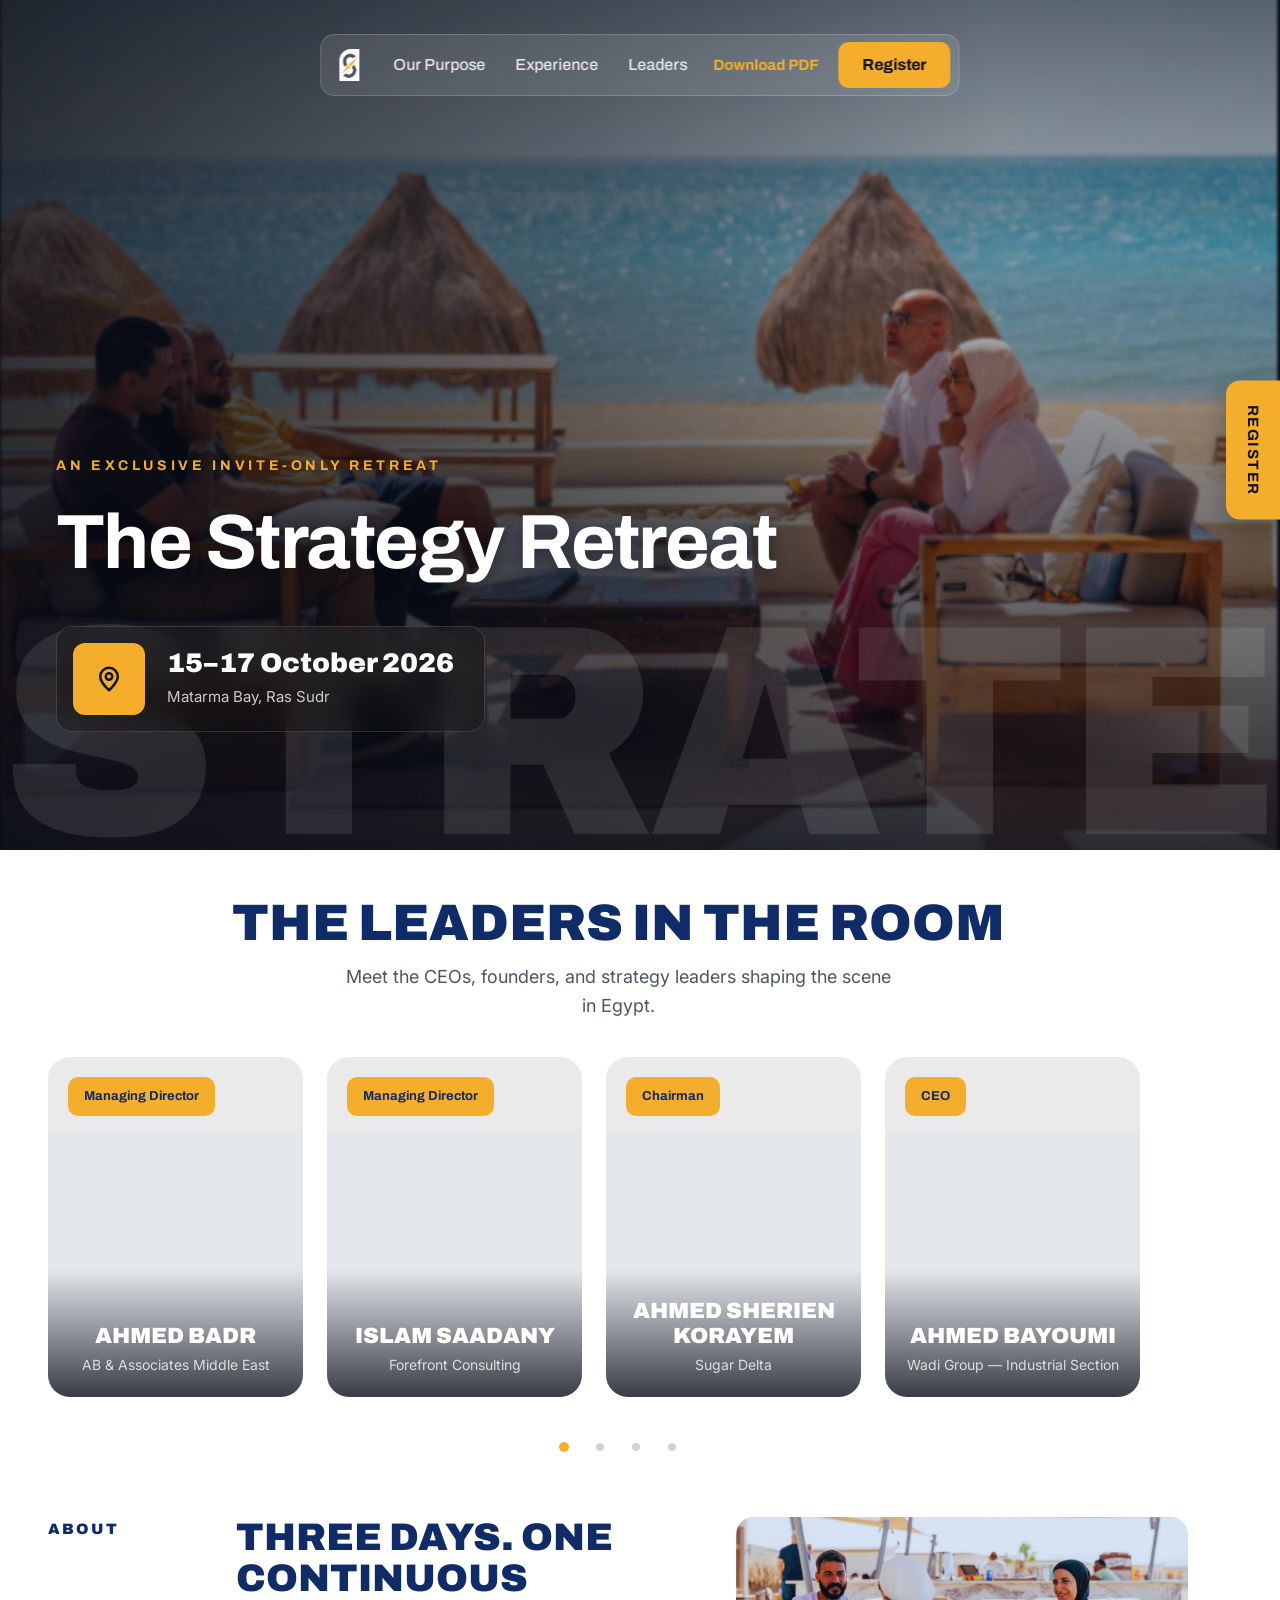
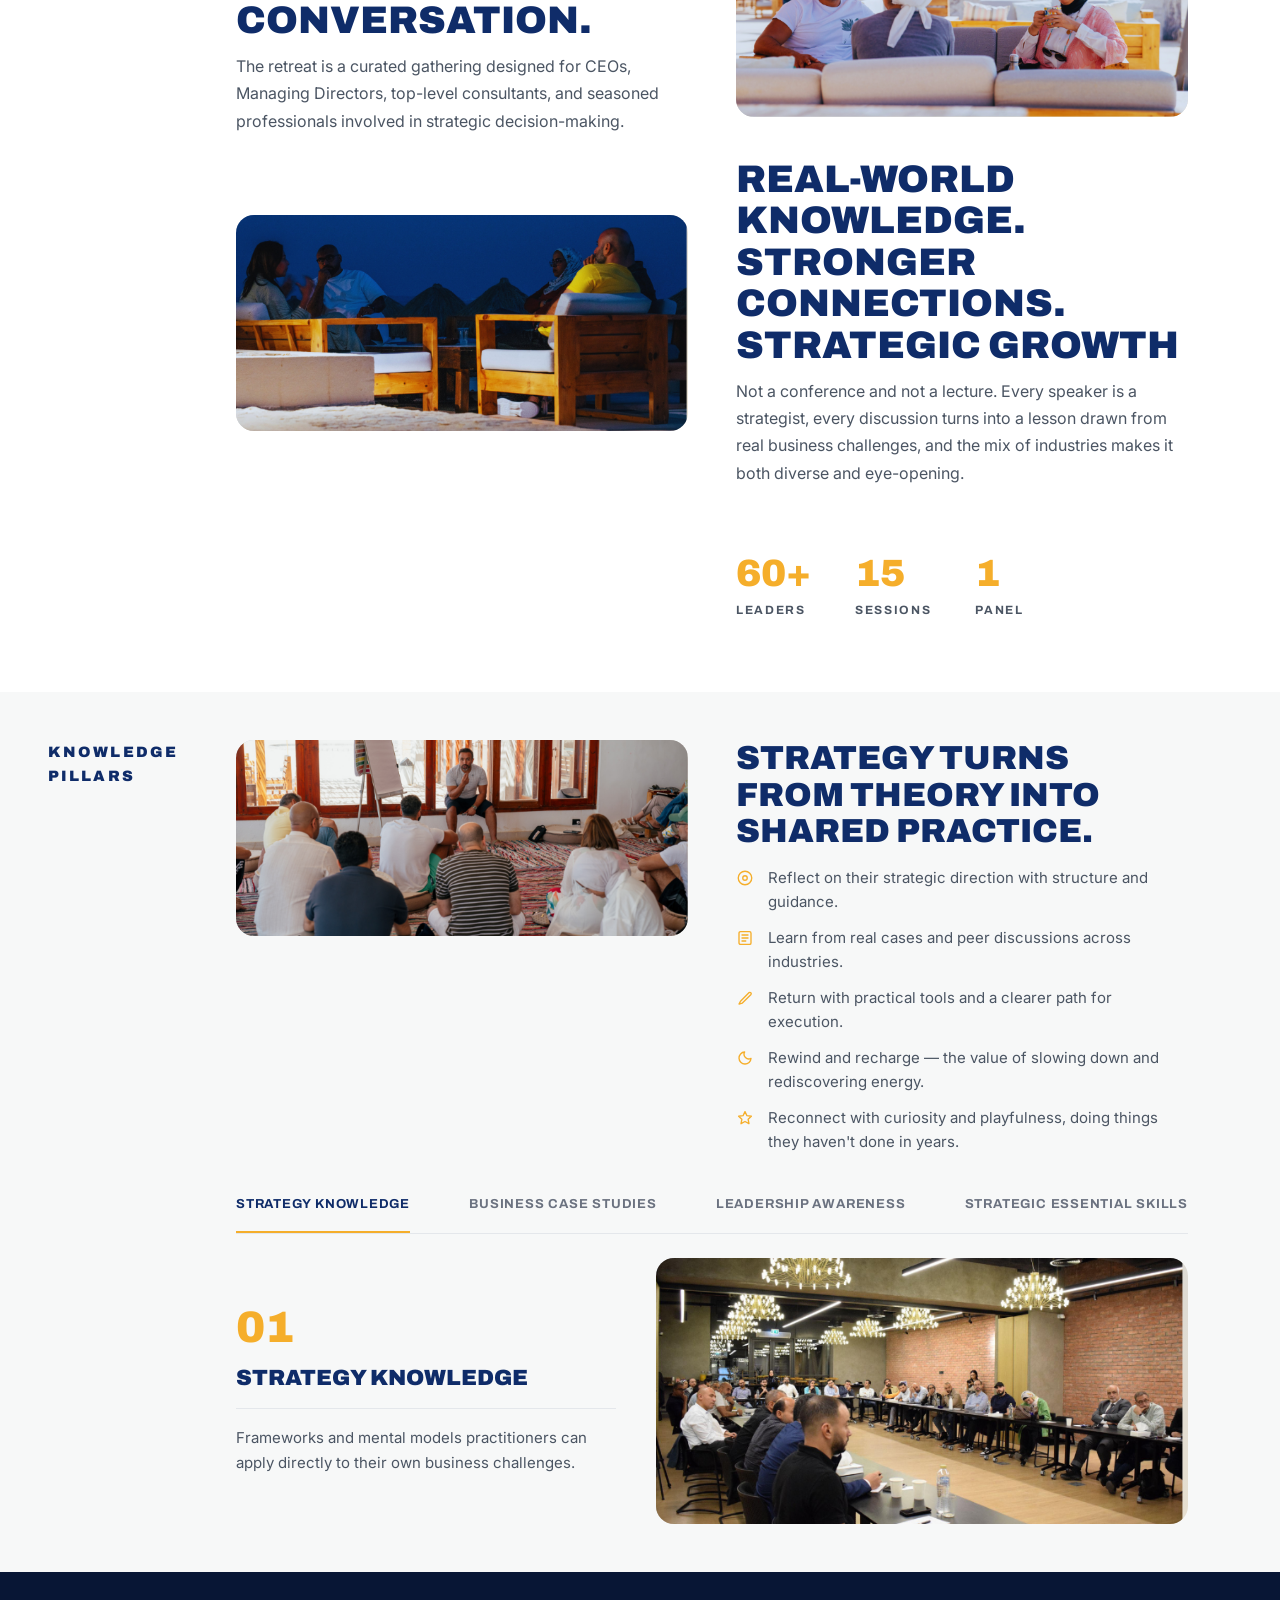
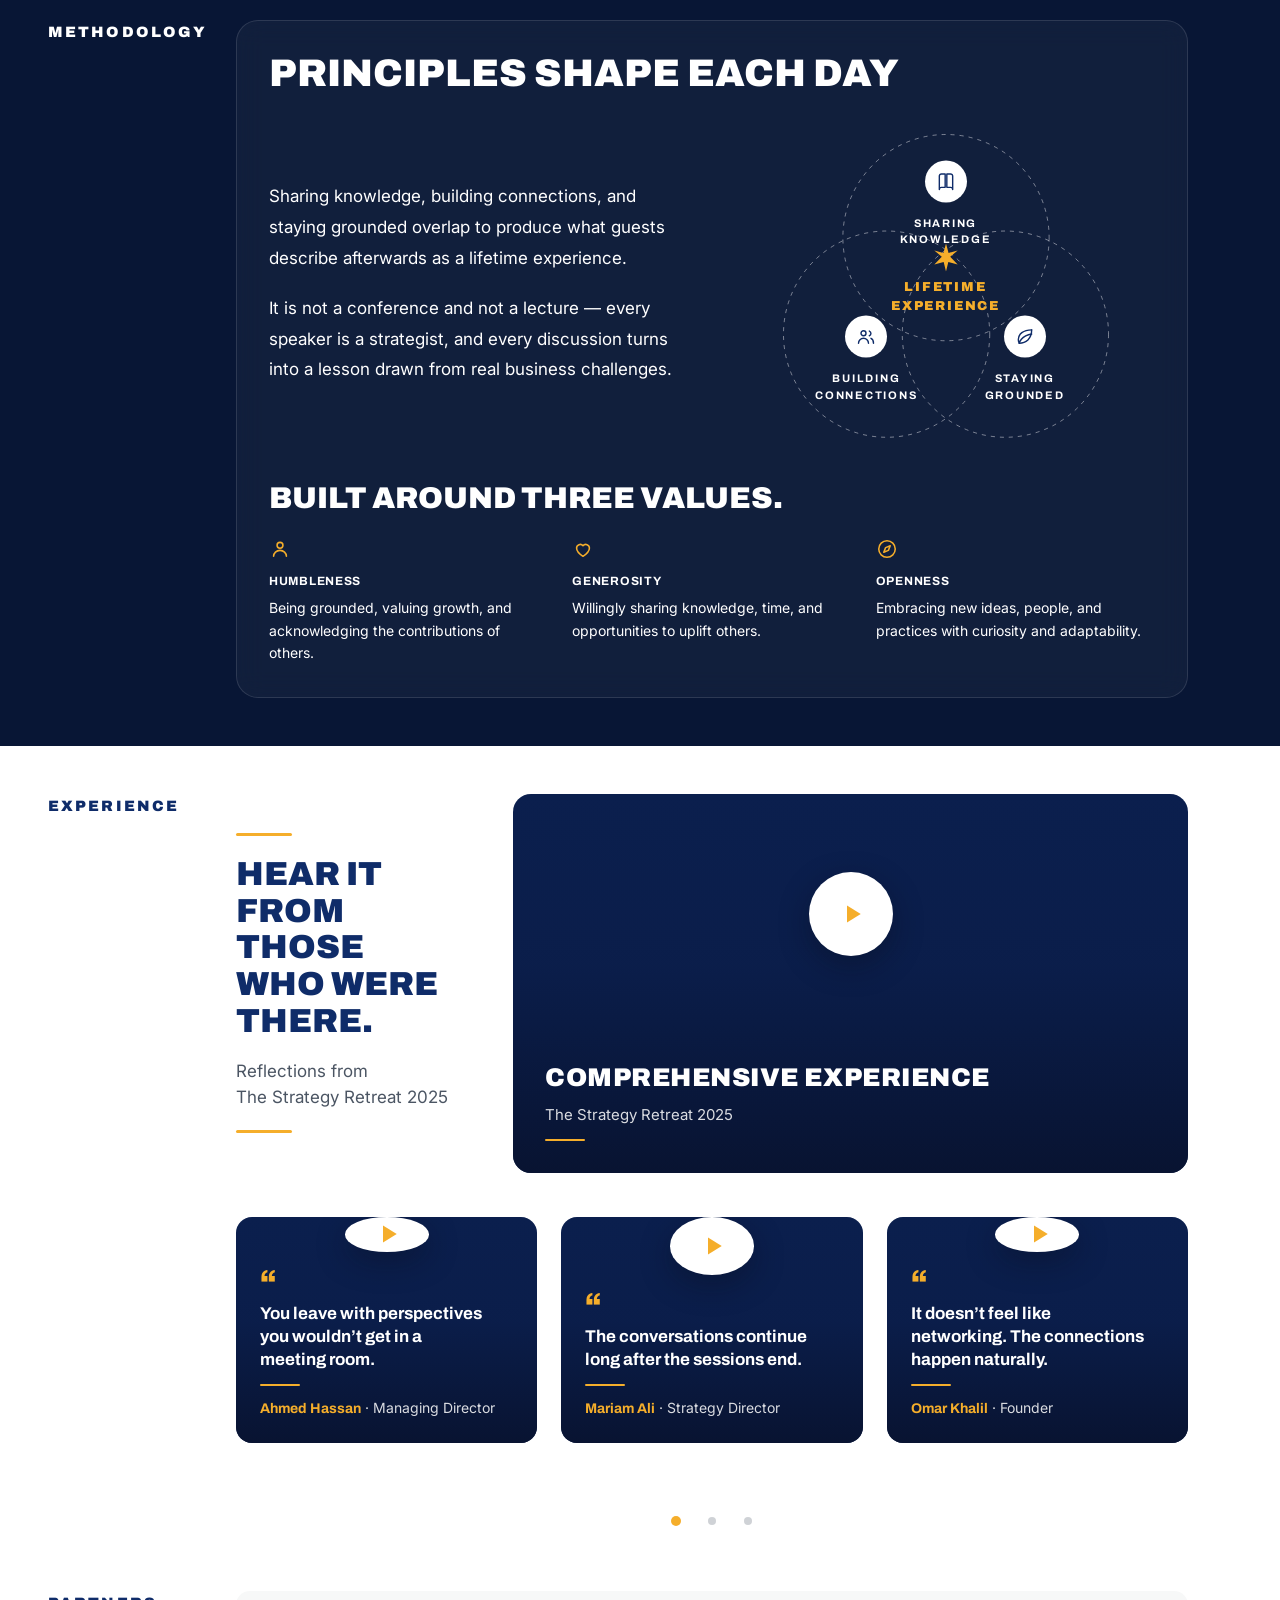
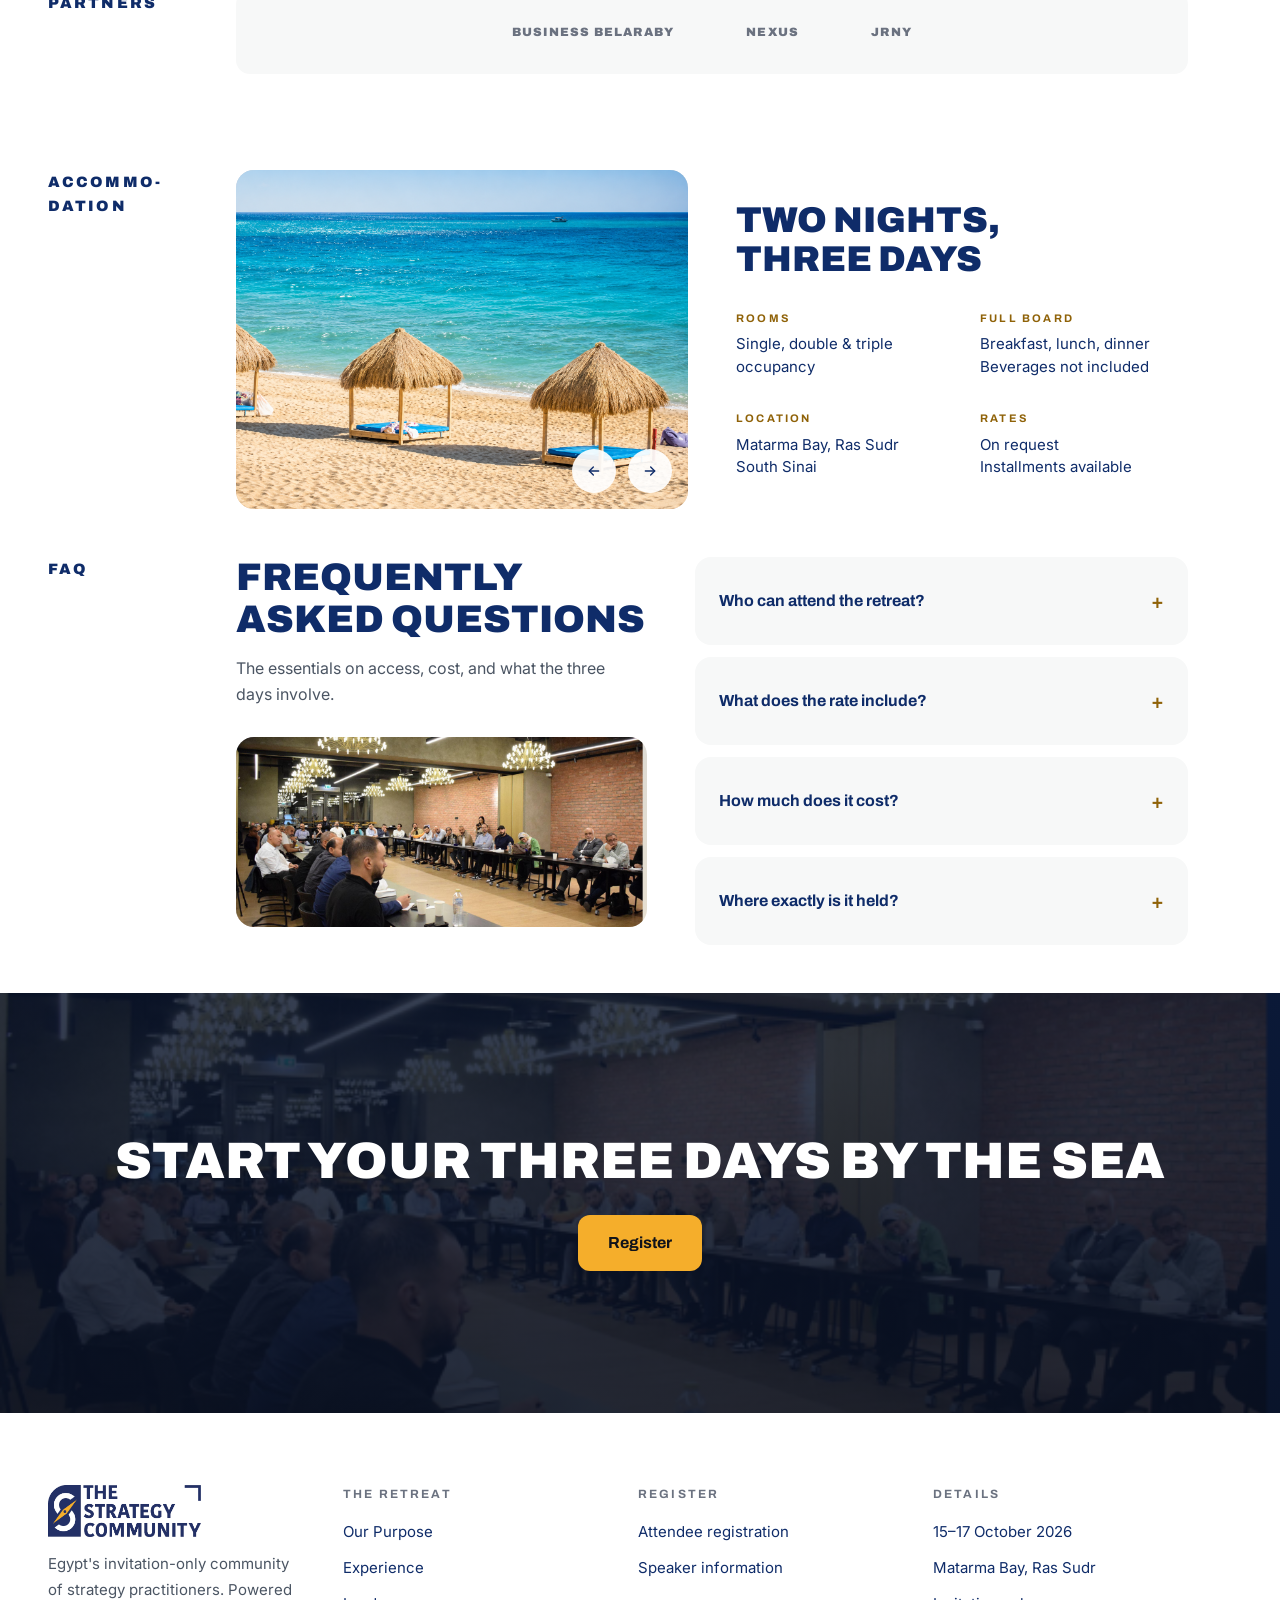
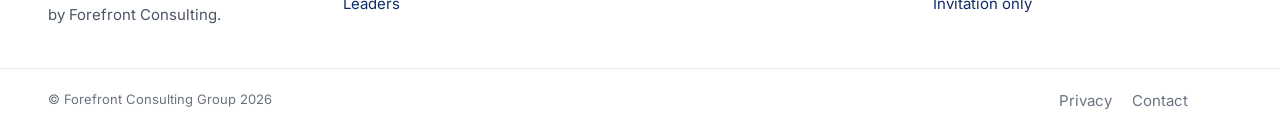
==== commit e20ba69e: "Fix play/caption overlap, match the feature box to its source, restore labels The play control overl" ====
--- a/index.html
+++ b/index.html
@@ -276,10 +276,12 @@
 
 <!-- ============================================================== Experience -->
 <section class="section experience" id="experience" aria-labelledby="experience-title">
-  <div class="shell exp">
+  <div class="shell rail">
+    <h2 class="eyebrow rail__label" id="experience-title">Experience</h2>
+    <div class="exp">
     <div class="exp__intro">
       <span class="rule" aria-hidden="true"></span>
-      <h2 class="display" id="experience-title">Hear it from those who were there.</h2>
+      <h3 class="display">Hear it from those who were there.</h3>
       <p class="exp__sub">Reflections from<br>The Strategy Retreat 2025</p>
       <span class="rule" aria-hidden="true"></span>
     </div>
@@ -339,14 +341,13 @@
 
     <div class="dots dots--quotes" data-dots data-dots-label="Show reflection" hidden></div>
 
-    <p class="exp__tagline"><span class="rule rule--flank" aria-hidden="true"></span>Real people. Real stories. Real impact.<span class="rule rule--flank" aria-hidden="true"></span></p>
   </div>
 </section>
 
 <!-- ================================================================ Partners -->
 <section class="section section--flush-top partners" aria-labelledby="partners-title">
-  <div class="shell">
-    <h2 class="display" id="partners-title">Partners</h2>
+  <div class="shell rail">
+    <h2 class="eyebrow rail__label" id="partners-title">Partners</h2>
     <div class="partners__wall">
       <img src="assets/logos/business-belaraby.png" alt="Business Belaraby" style="height:20px" data-fallback loading="lazy" decoding="async">
       <img src="assets/logos/nexus.png" alt="Nexus" style="height:42px" data-fallback loading="lazy" decoding="async">
--- a/assets/css/styles.css
+++ b/assets/css/styles.css
@@ -674,7 +674,13 @@
 .exp__sub { font-size: 1rem; line-height: 1.5; color: var(--gray-700); }
 
 /* Shared shell for anything with a click-to-play film in it */
-.vplayer { position: relative; overflow: hidden; background: var(--navy-800); }
+.vplayer {
+  position: relative;
+  display: flex;
+  flex-direction: column;
+  overflow: hidden;
+  background: var(--navy-800);
+}
 .vplayer > video {
   position: absolute;
   inset: 0;
@@ -691,11 +697,9 @@
 }
 
 .vplay {
-  position: absolute;
-  top: 44%;
-  left: 50%;
+  position: relative;
   z-index: 2;
-  transform: translate(-50%, -50%);
+  margin: auto;              /* centres in whatever space the copy leaves */
   display: flex;
   align-items: center;
   justify-content: center;
@@ -710,7 +714,7 @@
   transition: transform var(--dur-base) var(--ease), background-color var(--dur-base) var(--ease);
 }
 .vplay svg { width: 26px; height: 26px; margin-left: 3px; fill: var(--gold-500); }
-.vplay:hover { transform: translate(-50%, -50%) scale(1.07); }
+.vplay:hover { transform: scale(1.07); }
 .vplayer.is-playing .vplay { opacity: 0; pointer-events: none; }
 .vplayer.is-playing > .feature__scrim,
 .vplayer.is-playing > .quote__scrim,
@@ -719,14 +723,12 @@
 
 /* Feature film */
 .feature {
-  aspect-ratio: 16 / 10;
+  aspect-ratio: 16 / 9;
   border-radius: var(--radius-xl);
   margin: 0;
 }
 .feature__caption {
-  position: absolute;
-  inset-inline: 0;
-  bottom: 0;
+  position: relative;
   z-index: 1;
   padding: var(--space-5) var(--space-5) var(--space-6);
 }
@@ -771,9 +773,7 @@
 }
 .dots--quotes { margin-top: var(--space-3); }
 .quote__body {
-  position: absolute;
-  inset-inline: 0;
-  bottom: 0;
+  position: relative;
   z-index: 1;
   margin: 0;
   padding: var(--space-4) var(--space-5) var(--space-5);
@@ -800,24 +800,10 @@
 .quote__name { display: block; font-family: var(--font-display); font-weight: 700; color: var(--gold-500); }
 .quote__by [aria-hidden] { display: none; }   /* separator only earns its place inline */
 
-.exp__tagline {
-  display: flex;
-  align-items: center;
-  justify-content: center;
-  gap: var(--space-4);
-  margin-top: var(--space-2);
-  font-family: var(--font-display);
-  font-weight: 700;
-  font-size: .9375rem;
-  color: var(--navy-900);
-  text-align: center;
-}
 
 /* =========================================================================
    Partners
    ========================================================================= */
-.partners { text-align: center; }
-.partners .display { margin-bottom: var(--space-6); font-size: 1.25rem; letter-spacing: .02em; }
 .partners__wall {
   display: flex;
   flex-wrap: wrap;
@@ -1207,7 +1193,7 @@
   .exp__intro .display { font-size: clamp(1.75rem, 2.6vw, 2.25rem); line-height: 1.1; }
   .exp__sub { font-size: 1.0625rem; }
 
-  .feature { aspect-ratio: auto; height: 100%; min-height: 274px; border-radius: var(--radius-2xl); }
+  .feature { aspect-ratio: 16 / 9; height: auto; border-radius: var(--radius-2xl); }
   .feature__caption { padding: var(--space-6) var(--space-8) var(--space-8); }
   .feature__title { font-size: clamp(1.25rem, 2vw, 1.625rem); }
   .feature__sub { font-size: .9375rem; }
@@ -1222,7 +1208,7 @@
   /* Exactly three across; a fourth film onward makes the rail scroll. */
   .quote {
     flex: 0 0 calc((100% - 2 * var(--space-6)) / 3);
-    aspect-ratio: 16 / 10;
+    aspect-ratio: 4 / 3;
     border-radius: var(--radius-xl);
   }
   .dots--quotes { grid-column: 1 / -1; margin-top: var(--space-2); }
@@ -1231,12 +1217,10 @@
   .quote__name { display: inline; }
   .quote__by [aria-hidden] { display: inline; }
 
-  .exp__tagline { grid-column: 1 / -1; margin-top: var(--space-2); font-size: 1rem; }
-  .vplay { width: 84px; height: 84px; }
+    .vplay { width: 84px; height: 84px; }
   .vplay svg { width: 30px; height: 30px; }
 
-  .partners .display { font-size: clamp(1.5rem, 2.4vw, 2rem); }
-  .partners__wall { gap: var(--space-8) 72px; padding: var(--space-8) var(--space-12); }
+    .partners__wall { gap: var(--space-8) 72px; padding: var(--space-8) var(--space-12); }
 
   .venue__grid { display: grid; grid-template-columns: minmax(0,1fr) minmax(0,1fr); gap: var(--space-12); align-items: center; }
   .venue__media { aspect-ratio: 4 / 3; margin-bottom: 0; border-radius: var(--radius-2xl); }
@@ -1291,7 +1275,7 @@
   .section-head .display,
   .pillars__intro .display,
   .methodology__title,
-  .partners .display,
+  .exp__intro .display,
   .venue__body .display,
   .faq__intro .display,
   .cta .display {
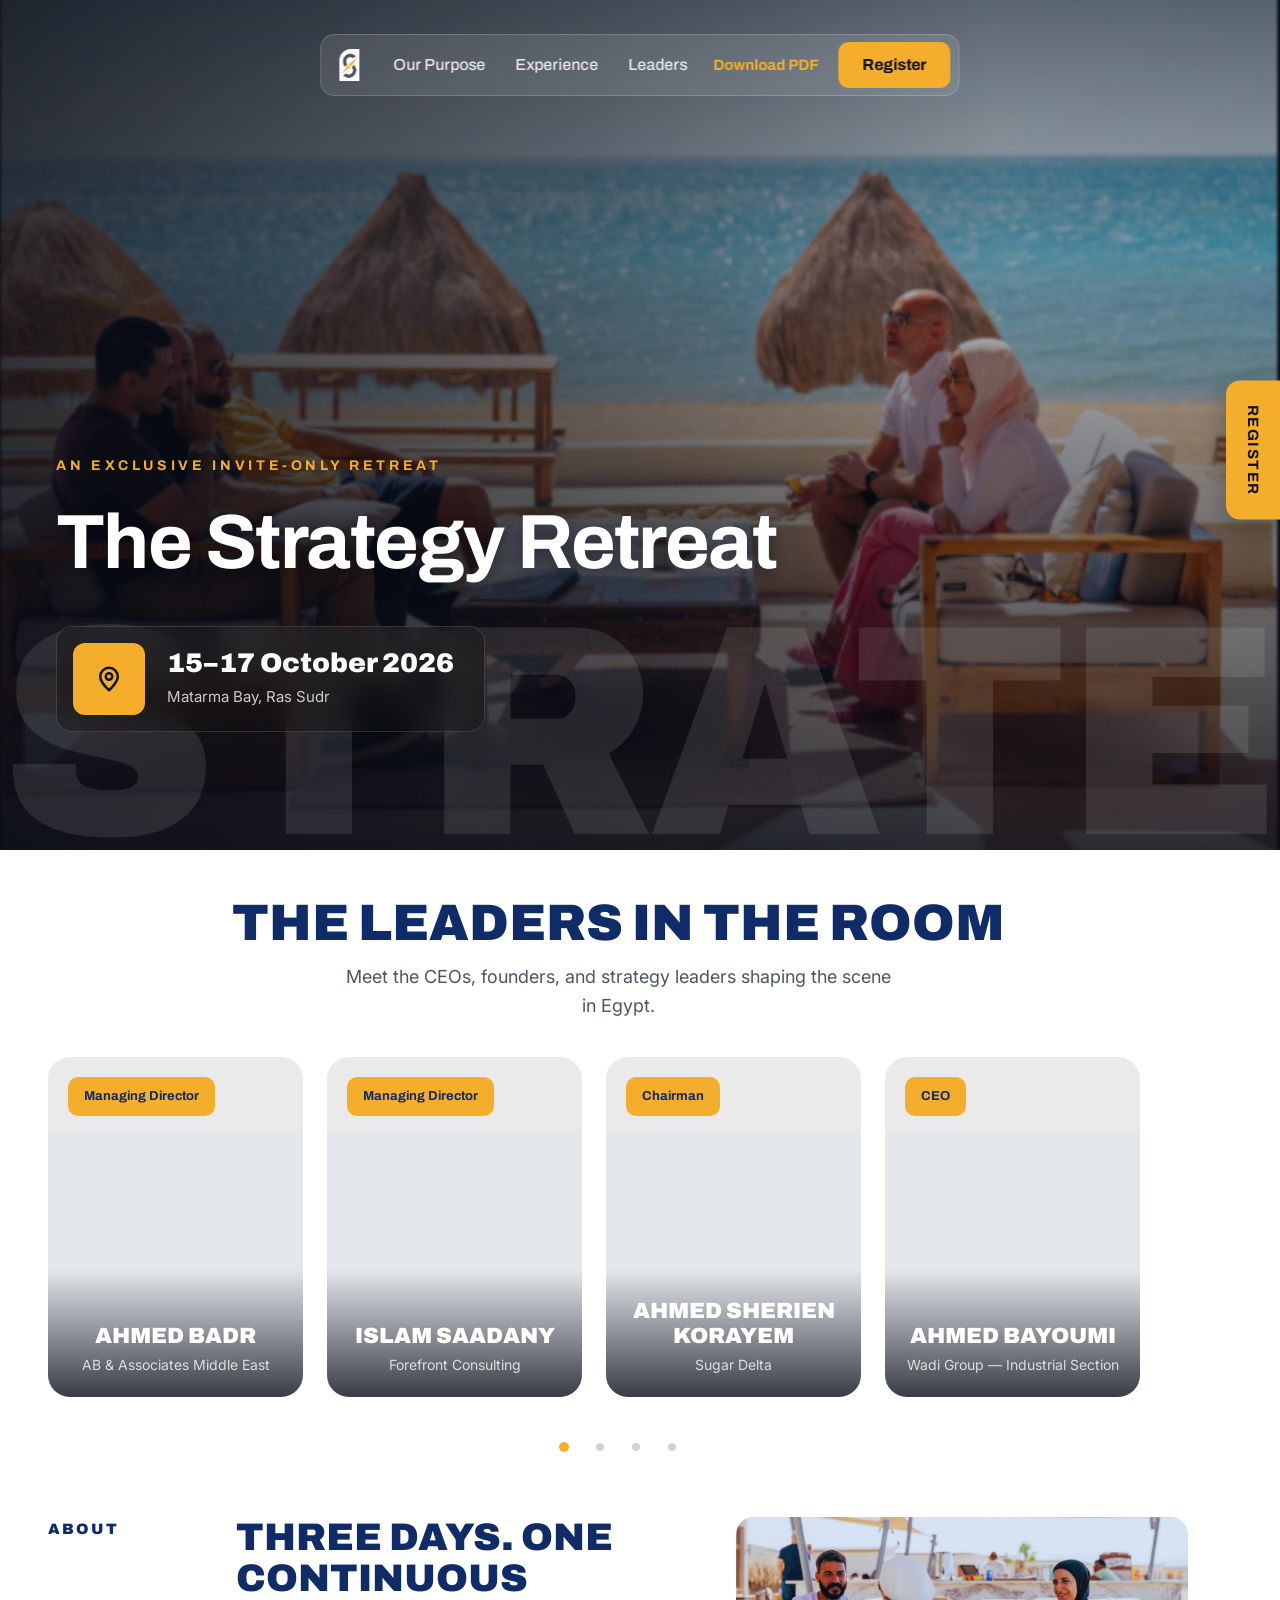
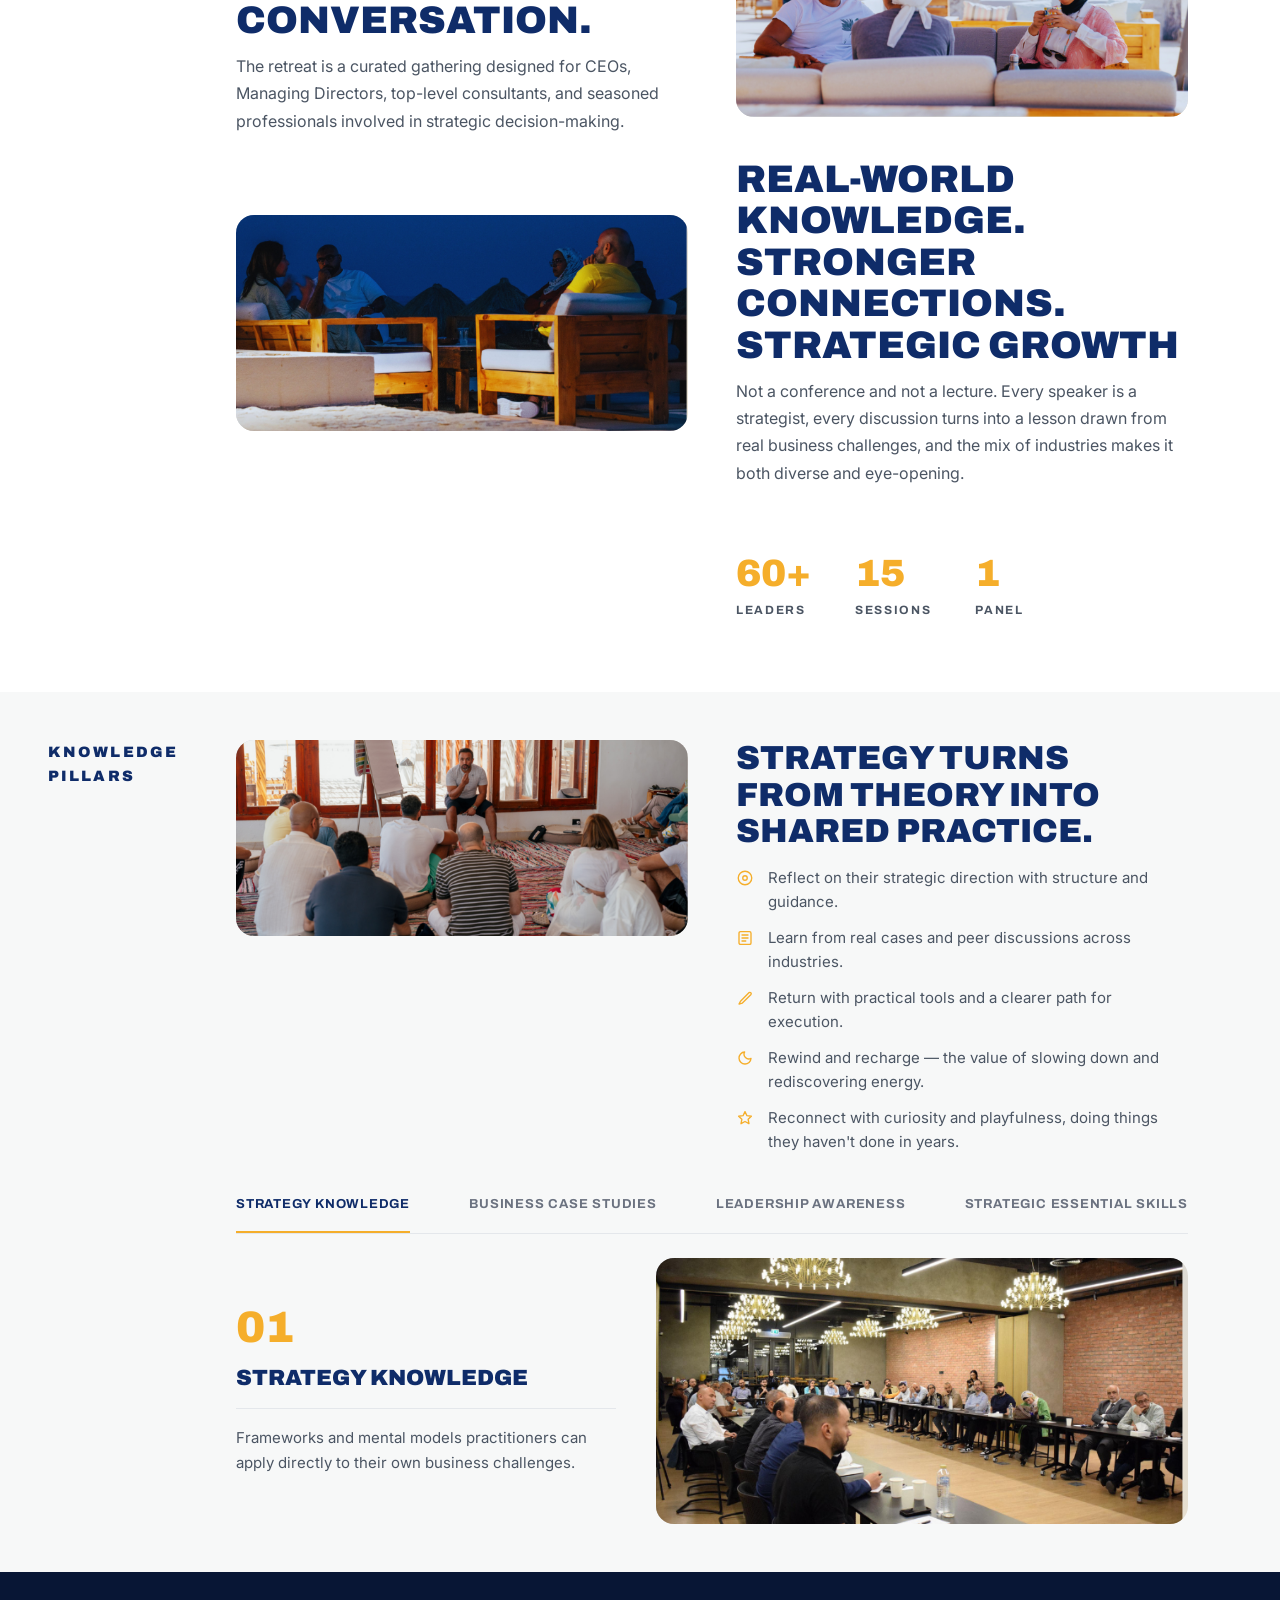
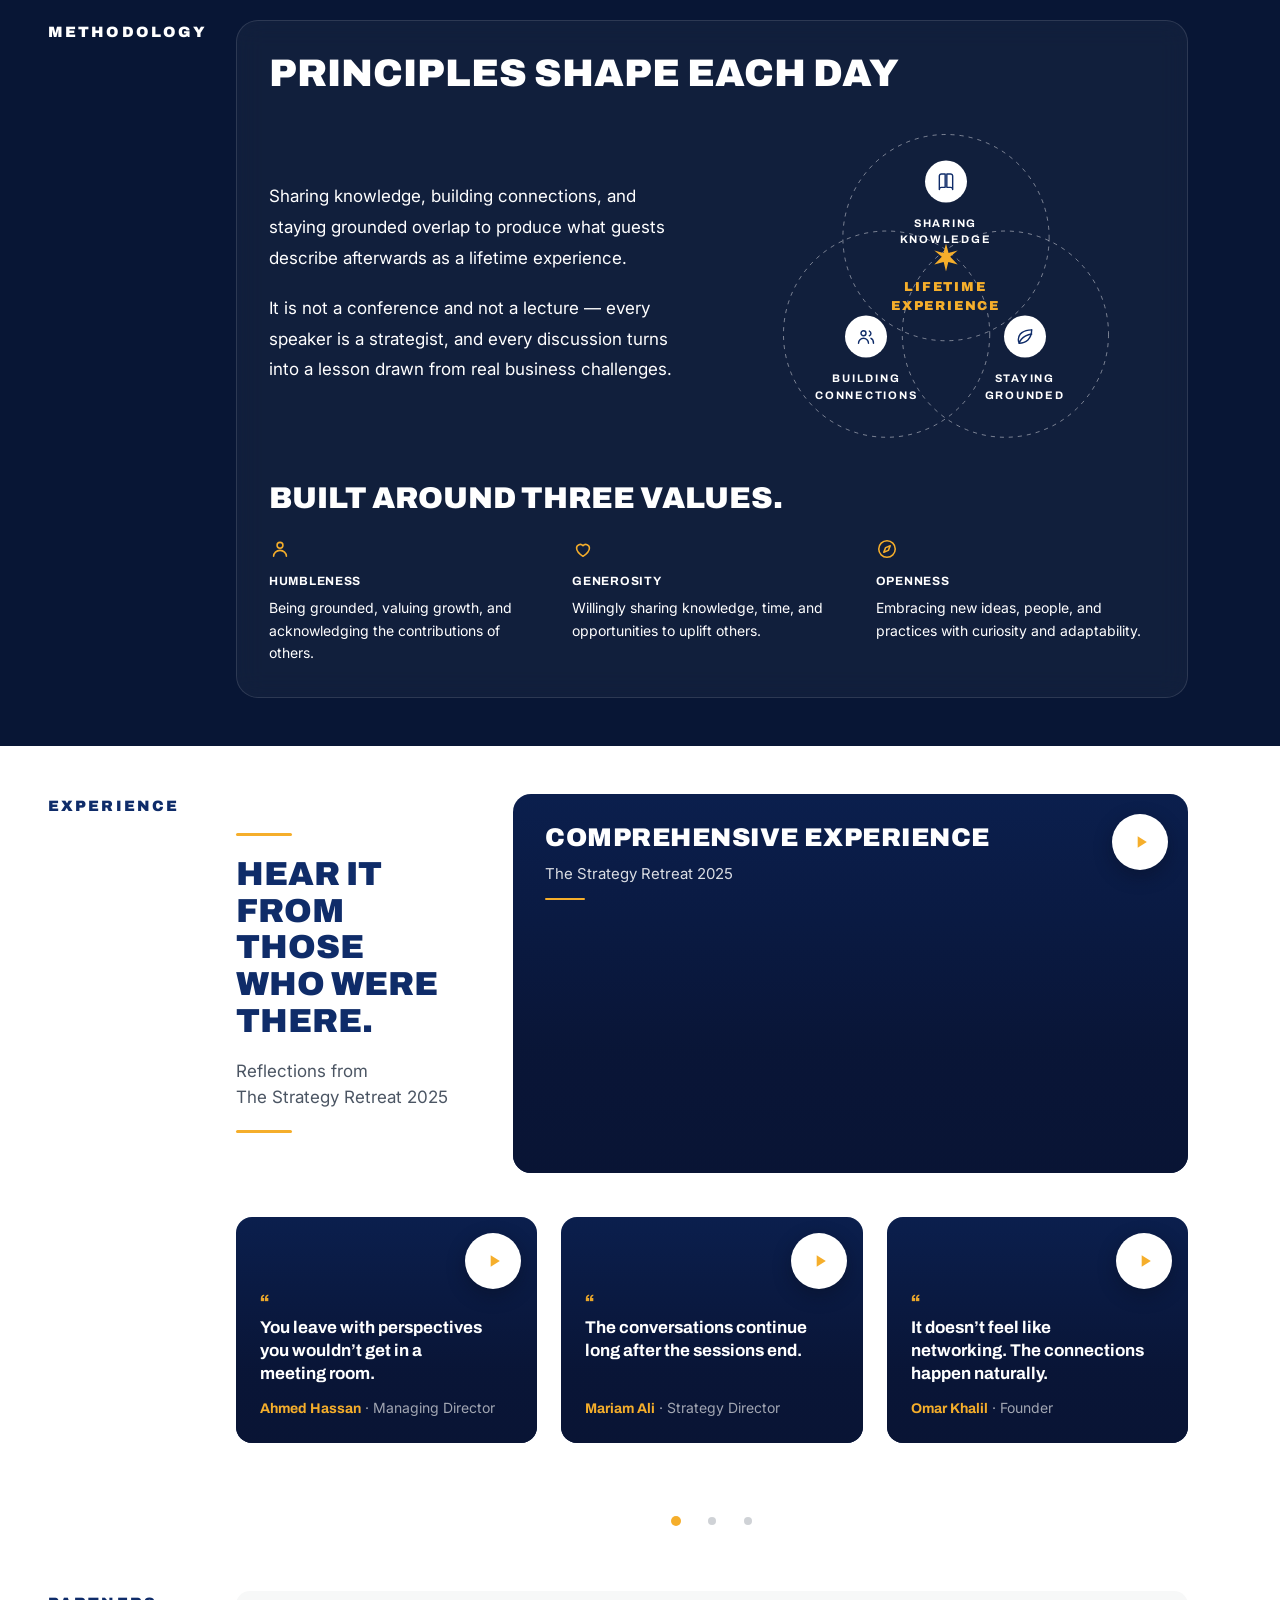
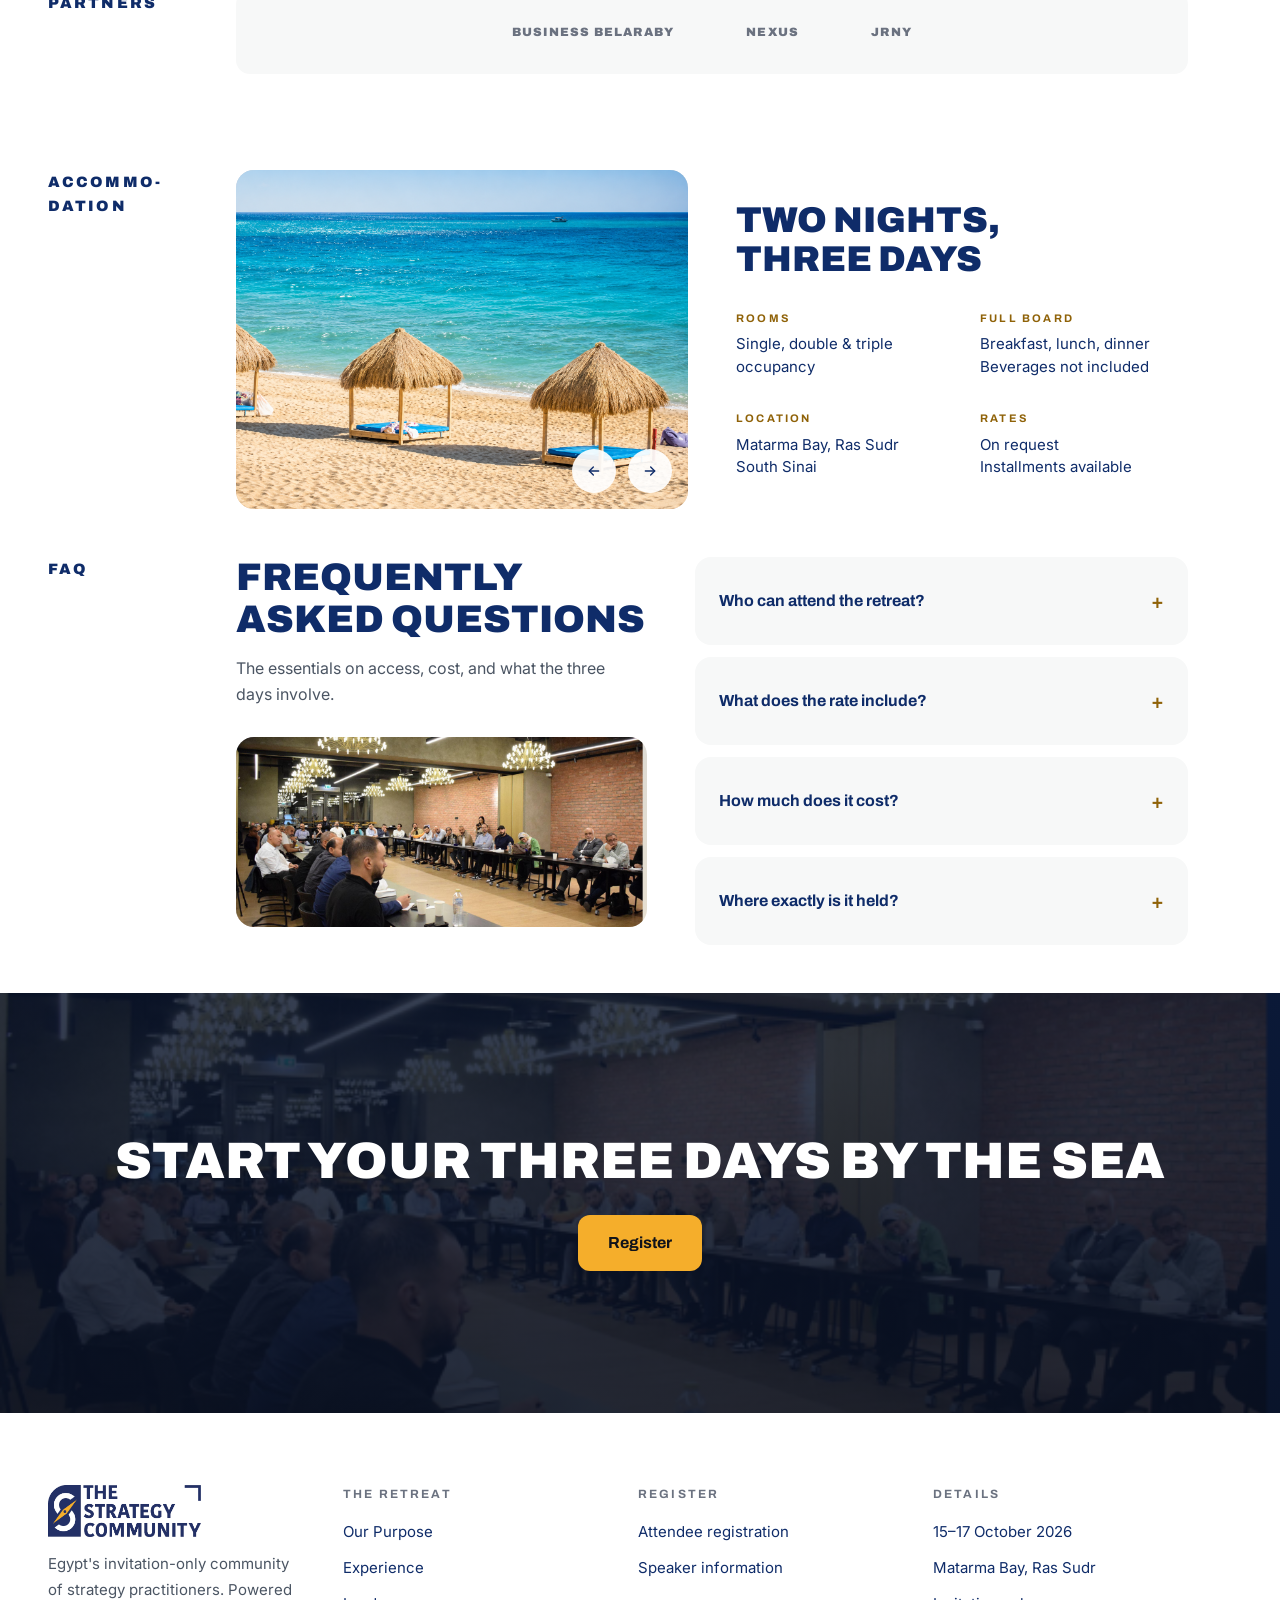
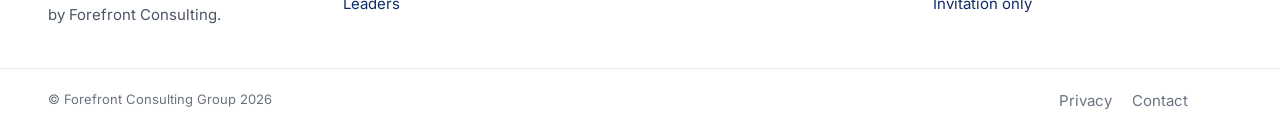
==== commit aa8f7c0c: "Simplify the testimonial cards so the quote leads Play control drops to 52-56px and moves to the top" ====
--- a/index.html
+++ b/index.html
@@ -311,7 +311,6 @@
           <blockquote class="quote__body">
             <span class="quote__mark" aria-hidden="true">&ldquo;</span>
             <p>You leave with perspectives you wouldn’t get in a meeting room.</p>
-            <span class="rule rule--sm" aria-hidden="true"></span>
             <footer class="quote__by"><span class="quote__name">Ahmed Hassan</span> <span aria-hidden="true">·</span> <span class="quote__role">Managing Director</span></footer>
           </blockquote>
         </li>
@@ -322,7 +321,6 @@
           <blockquote class="quote__body">
             <span class="quote__mark" aria-hidden="true">&ldquo;</span>
             <p>The conversations continue long after the sessions end.</p>
-            <span class="rule rule--sm" aria-hidden="true"></span>
             <footer class="quote__by"><span class="quote__name">Mariam Ali</span> <span aria-hidden="true">·</span> <span class="quote__role">Strategy Director</span></footer>
           </blockquote>
         </li>
@@ -333,7 +331,6 @@
           <blockquote class="quote__body">
             <span class="quote__mark" aria-hidden="true">&ldquo;</span>
             <p>It doesn’t feel like networking. The connections happen naturally.</p>
-            <span class="rule rule--sm" aria-hidden="true"></span>
             <footer class="quote__by"><span class="quote__name">Omar Khalil</span> <span aria-hidden="true">·</span> <span class="quote__role">Founder</span></footer>
           </blockquote>
         </li>
--- a/assets/css/styles.css
+++ b/assets/css/styles.css
@@ -693,27 +693,32 @@
   position: absolute;
   inset: 0;
   pointer-events: none;
-  background: linear-gradient(180deg, rgba(10,25,64,.15) 0%, rgba(10,25,64,.35) 45%, rgba(8,18,46,.9) 100%);
+  background: linear-gradient(180deg,
+    rgba(9,20,52,.10) 0%,
+    rgba(9,20,52,.55) 38%,
+    rgba(9,20,52,.90) 68%,
+    rgba(9,20,52,.98) 100%);
 }
 
 .vplay {
-  position: relative;
+  position: absolute;
+  top: var(--space-4);
+  right: var(--space-4);
   z-index: 2;
-  margin: auto;              /* centres in whatever space the copy leaves */
   display: flex;
   align-items: center;
   justify-content: center;
-  width: 72px;
-  height: 72px;
+  width: 52px;
+  height: 52px;
   padding: 0;
   border: 0;
   border-radius: 50%;
   background: var(--white);
   cursor: pointer;
-  box-shadow: 0 10px 30px rgba(8, 12, 22, .35);
+  box-shadow: 0 6px 18px rgba(8, 12, 22, .35);
   transition: transform var(--dur-base) var(--ease), background-color var(--dur-base) var(--ease);
 }
-.vplay svg { width: 26px; height: 26px; margin-left: 3px; fill: var(--gold-500); }
+.vplay svg { width: 18px; height: 18px; margin-left: 2px; fill: var(--gold-500); }
 .vplay:hover { transform: scale(1.07); }
 .vplayer.is-playing .vplay { opacity: 0; pointer-events: none; }
 .vplayer.is-playing > .feature__scrim,
@@ -767,7 +772,7 @@
   list-style: none;
 }
 .quote {
-  flex: 0 0 74%;
+  flex: 0 0 86%;                  /* leaves ~18% of the next card showing */
   aspect-ratio: 3 / 4;
   border-radius: var(--radius-xl);
 }
@@ -775,19 +780,21 @@
 .quote__body {
   position: relative;
   z-index: 1;
-  margin: 0;
+  margin: auto 0 0;          /* pinned to the bottom, so every card lines up */
   padding: var(--space-4) var(--space-5) var(--space-5);
 }
 .quote__mark {
   display: block;
   font-family: var(--font-display);
   font-weight: 900;
-  font-size: 2rem;
-  line-height: .6;
+  font-size: 1.125rem;
+  line-height: .8;
   color: var(--gold-500);
+  opacity: .95;
 }
 .quote__body p {
-  margin-top: var(--space-3);
+  margin-top: var(--space-2);
+  min-height: calc(3 * 1.35em);   /* reserve three lines so quotes never shift */
   font-family: var(--font-display);
   font-weight: 700;
   font-size: 1rem;
@@ -795,8 +802,7 @@
   color: var(--white);
   text-wrap: pretty;
 }
-.quote__body .rule { margin: var(--space-3) 0; }
-.quote__by { font-size: .875rem; line-height: 1.45; color: rgba(255,255,255,.85); }
+.quote__by { margin-top: var(--space-3); font-size: .875rem; line-height: 1.45; color: rgba(255,255,255,.62); }
 .quote__name { display: block; font-family: var(--font-display); font-weight: 700; color: var(--gold-500); }
 .quote__by [aria-hidden] { display: none; }   /* separator only earns its place inline */
 
@@ -1217,8 +1223,9 @@
   .quote__name { display: inline; }
   .quote__by [aria-hidden] { display: inline; }
 
-    .vplay { width: 84px; height: 84px; }
-  .vplay svg { width: 30px; height: 30px; }
+    .vplay { width: 56px; height: 56px; }
+  .vplay svg { width: 20px; height: 20px; }
+  .feature .vplay { top: var(--space-5); right: var(--space-5); }
 
     .partners__wall { gap: var(--space-8) 72px; padding: var(--space-8) var(--space-12); }
 
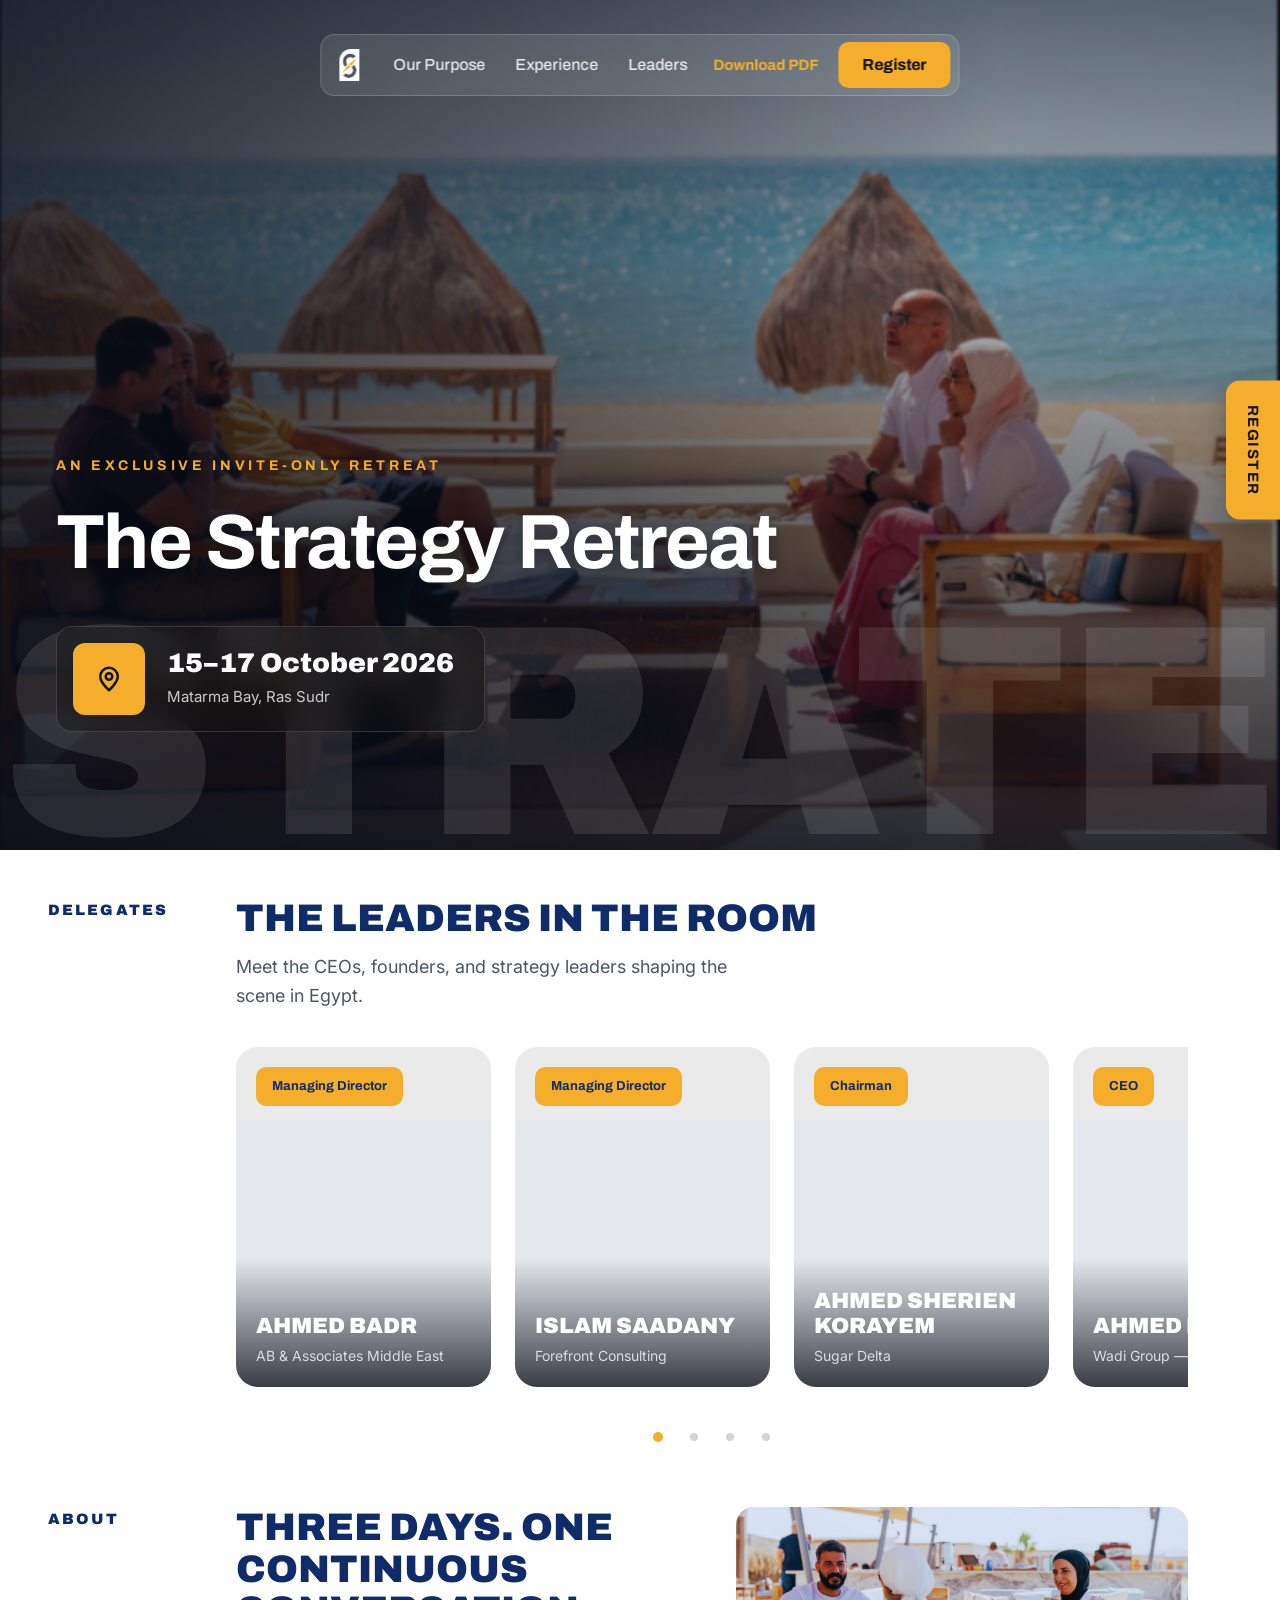
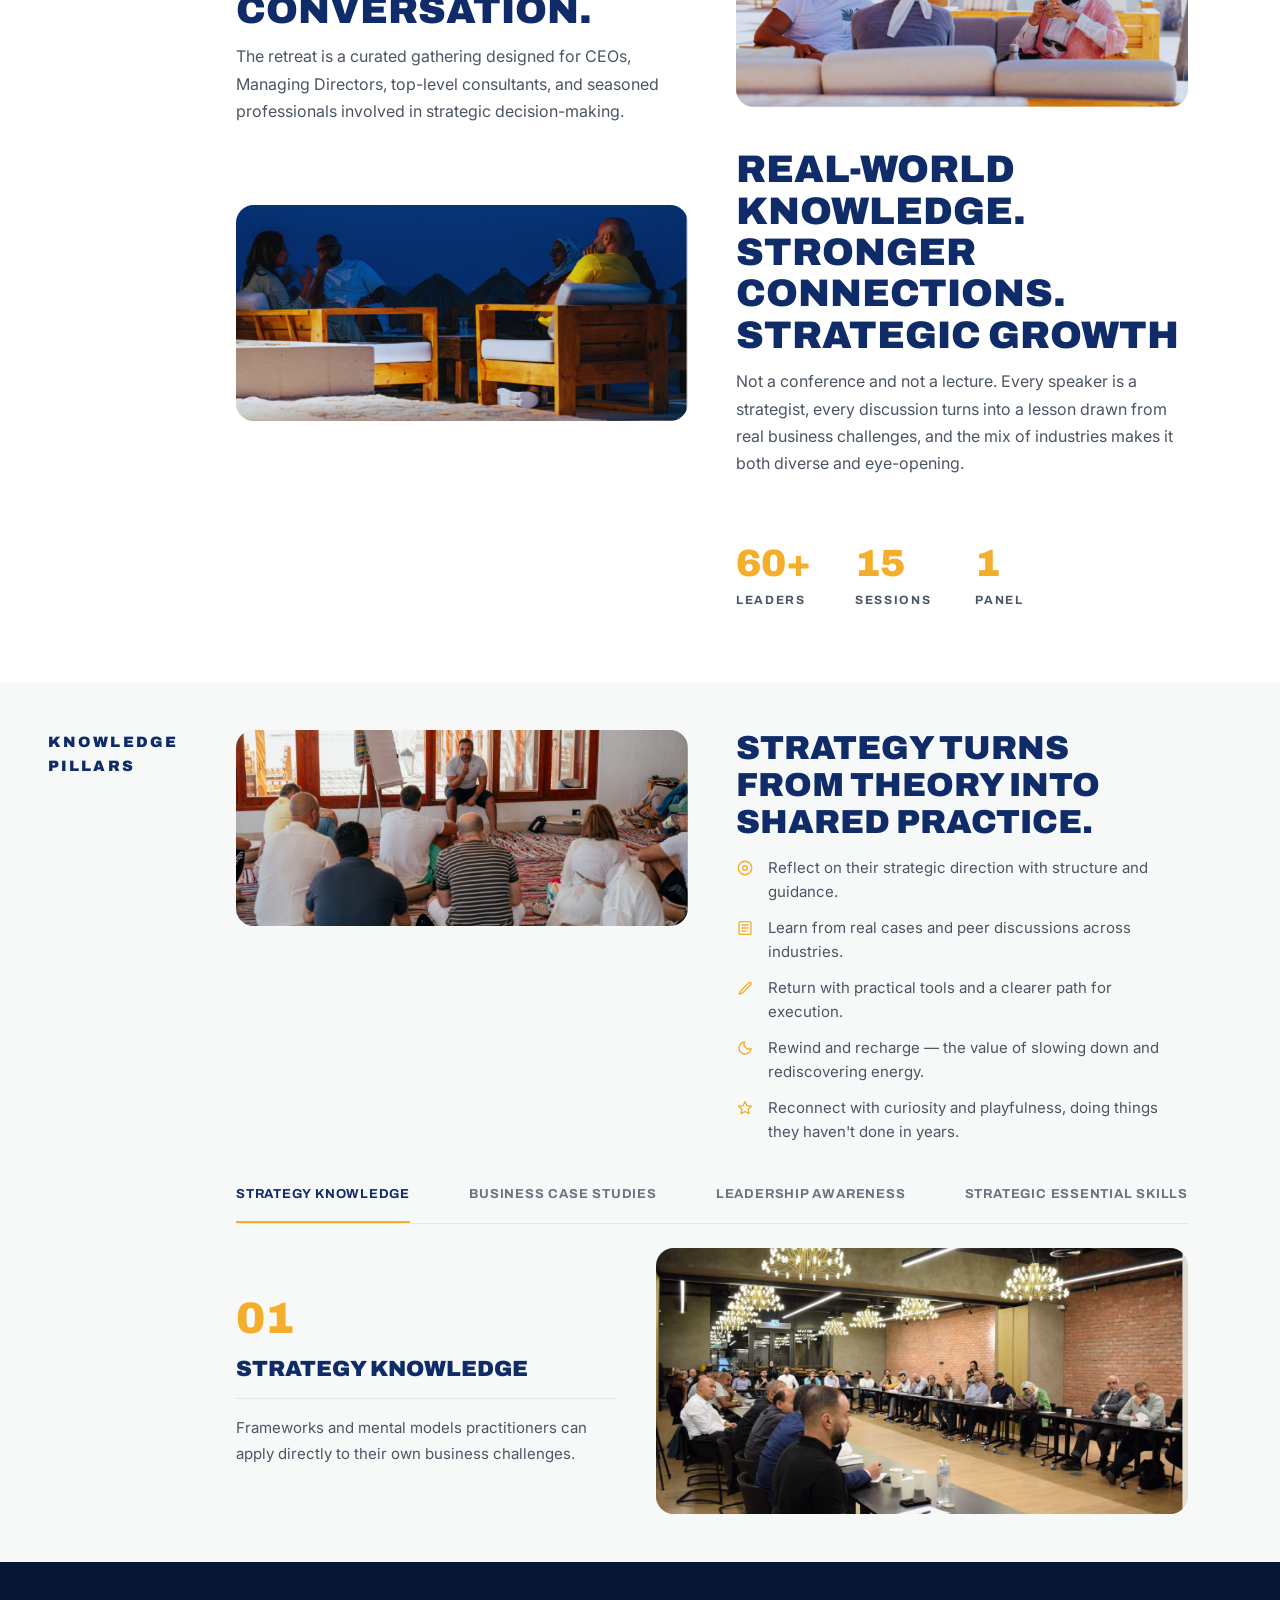
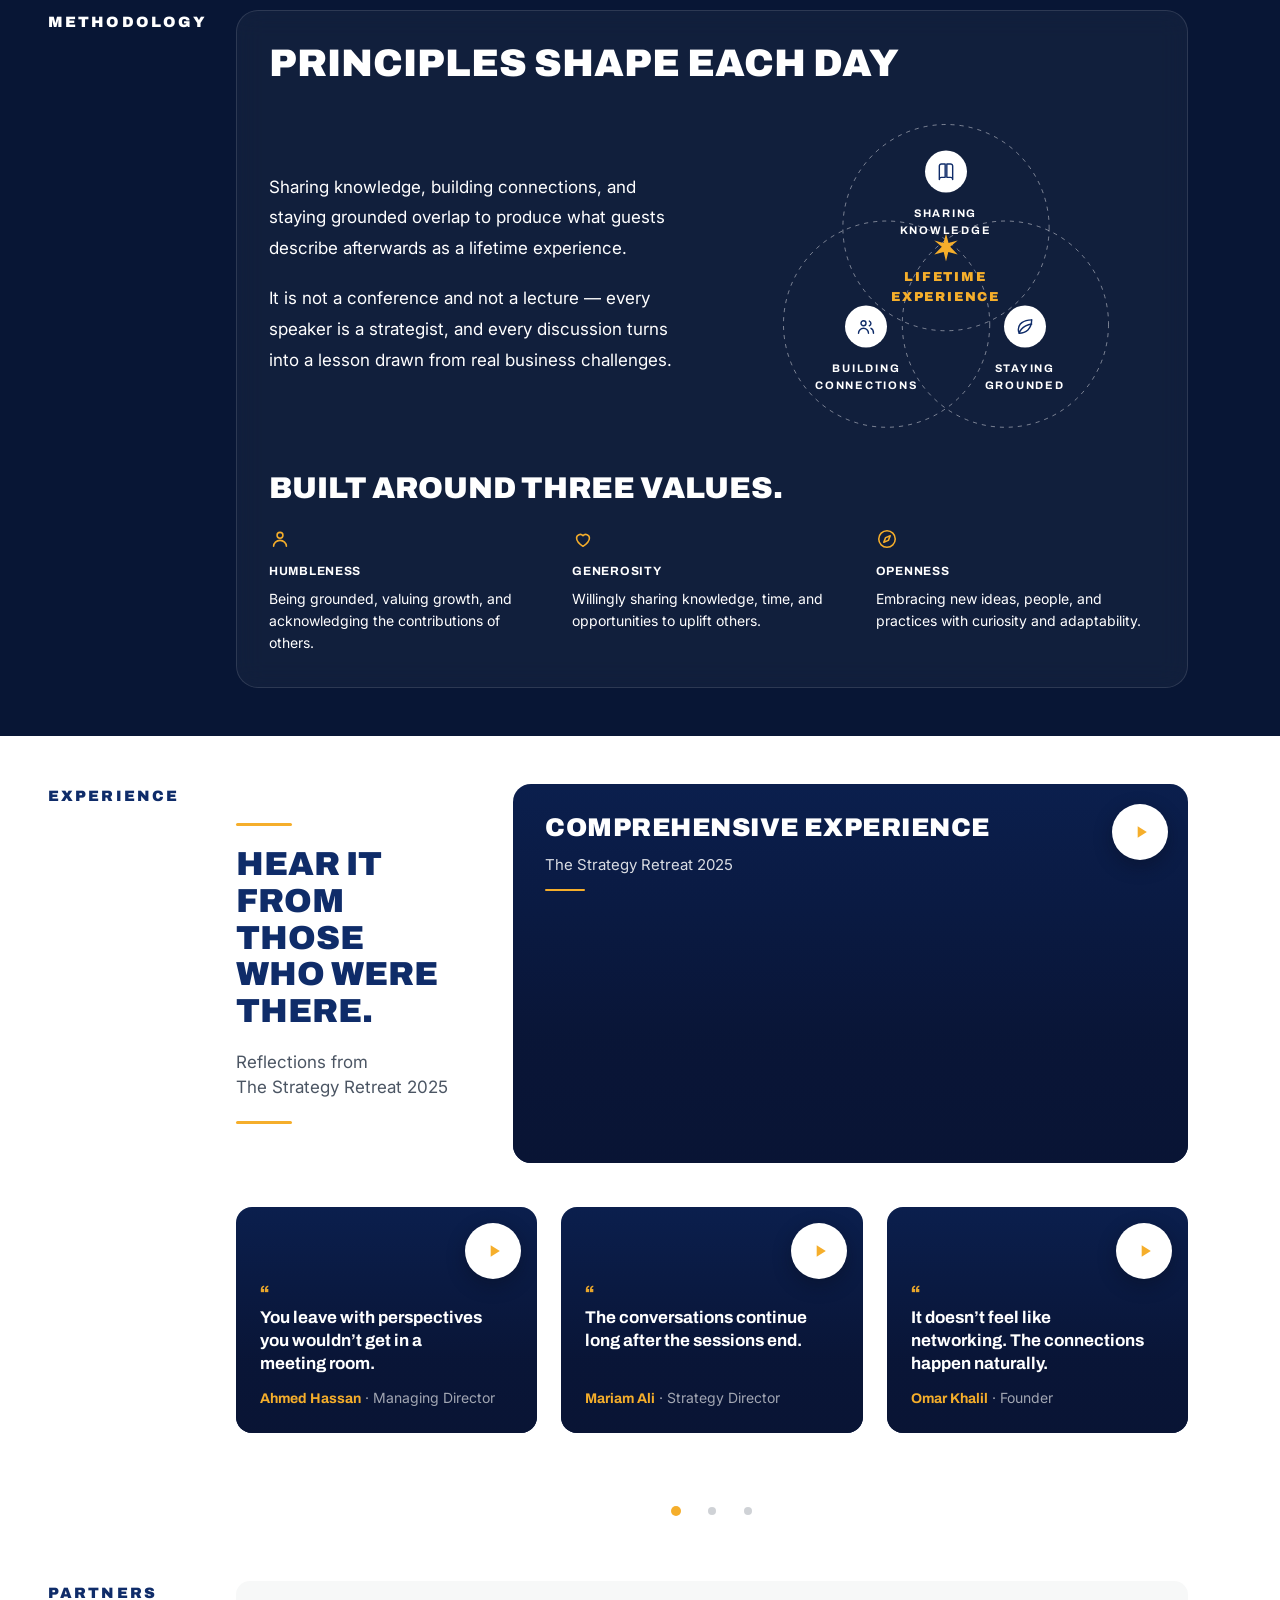
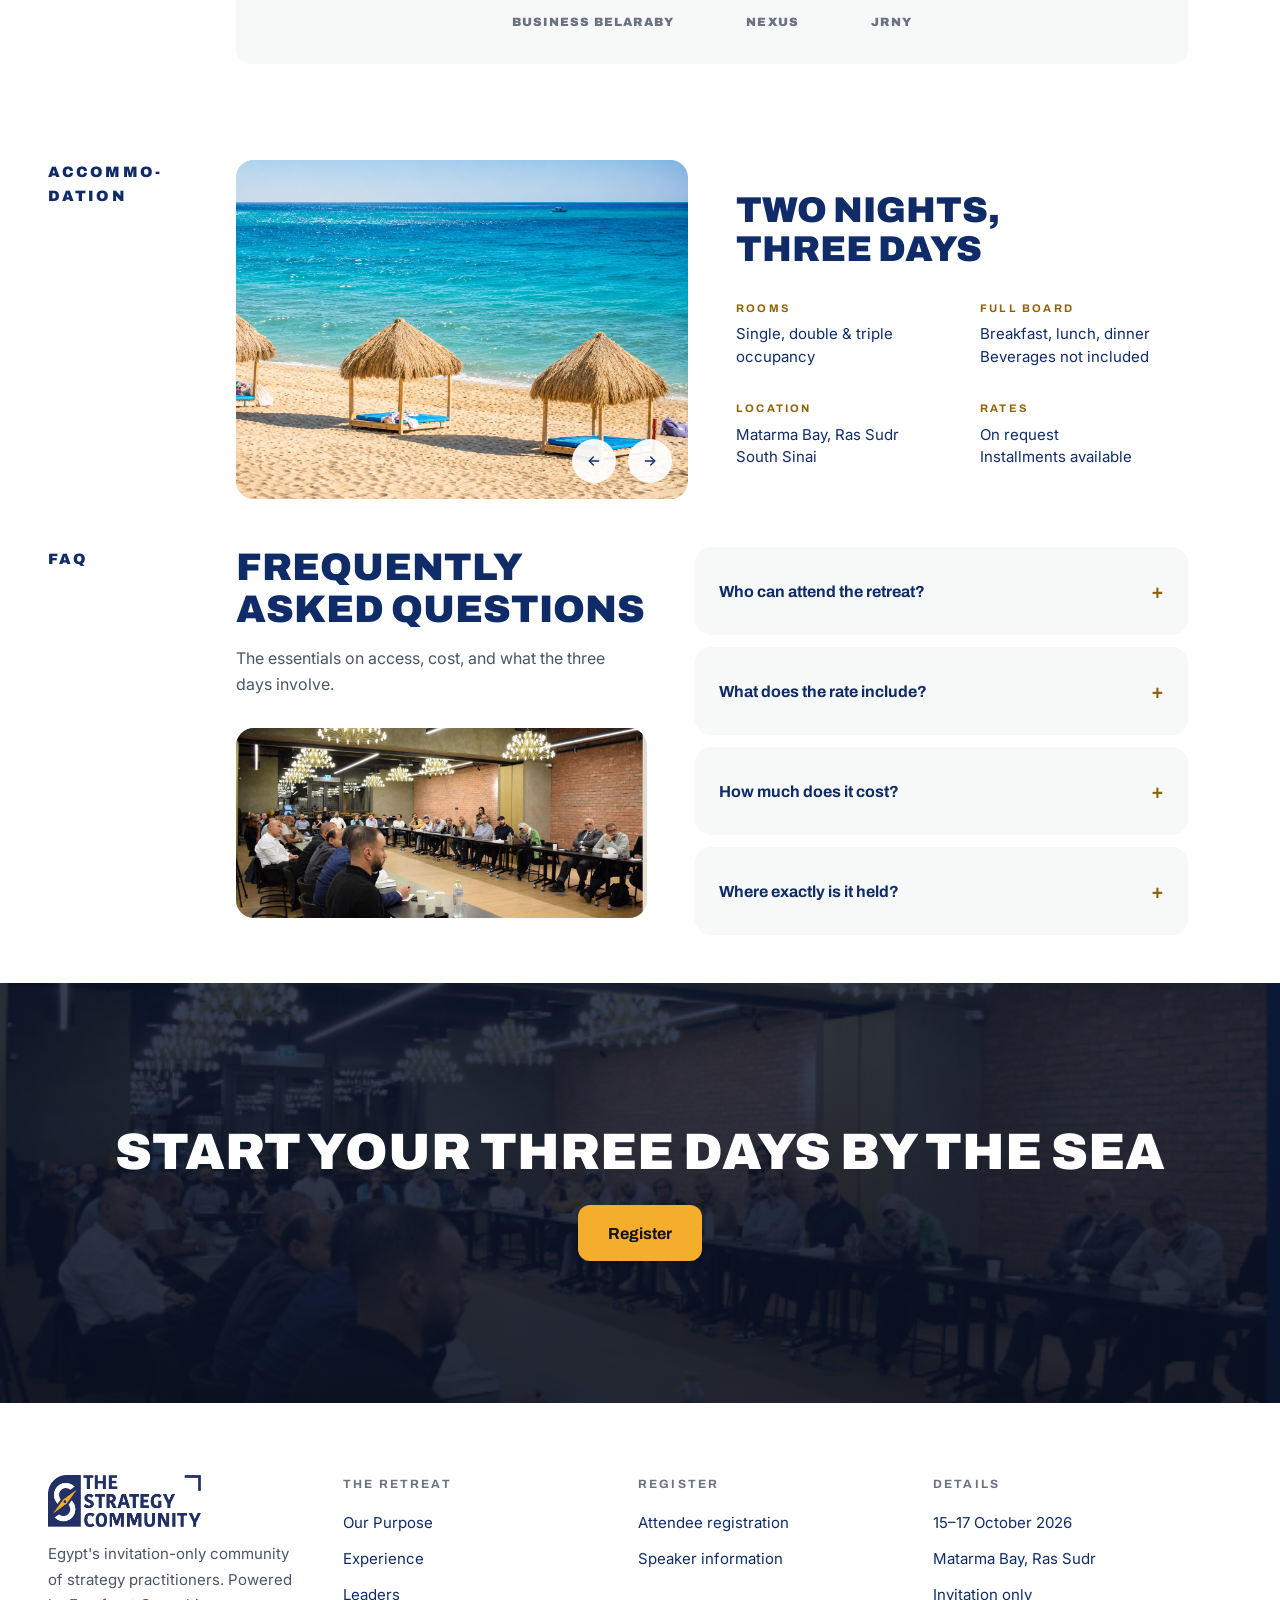
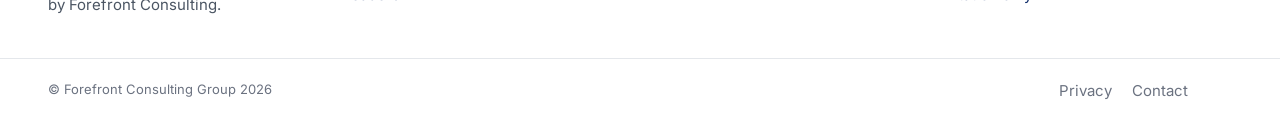
==== commit 358358b2: "Put Leaders on a side label like the other blocks The delegates block was the last one still leading" ====
--- a/index.html
+++ b/index.html
@@ -82,10 +82,11 @@
 
 <!-- =============================================================== Delegates -->
 <section class="section delegates" id="delegates" aria-labelledby="delegates-title">
-  <div class="shell">
+  <div class="shell rail">
+    <h2 class="eyebrow rail__label" id="delegates-title">Delegates</h2>
+    <div>
     <div class="section-head">
-      <span class="eyebrow">Delegates</span>
-      <h2 class="display" id="delegates-title">The leaders in the room</h2>
+      <h3 class="display">The leaders in the room</h3>
       <p class="lede">Meet the CEOs, founders, and strategy leaders shaping the scene in Egypt.</p>
     </div>
 
@@ -134,6 +135,7 @@
       <button class="dot" type="button" aria-label="Show Islam Saadany"></button>
       <button class="dot" type="button" aria-label="Show Ahmed Sherien Korayem"></button>
       <button class="dot" type="button" aria-label="Show Ahmed Bayoumi"></button>
+    </div>
     </div>
   </div>
 </section>
--- a/assets/css/styles.css
+++ b/assets/css/styles.css
@@ -1115,11 +1115,9 @@
   }
   .methodology .rail__label { color: var(--white); }
 
-  .delegates { text-align: center; }
   .delegates .section-head { margin-bottom: var(--space-8); }
-  .delegates .section-head .eyebrow { display: none; }
-  .delegates .section-head .display { font-size: clamp(2rem, 4vw, 3.25rem); line-height: 1; }
-  .delegates .section-head .lede { max-width: 620px; margin-inline: auto; font-size: 1.125rem; }
+  .delegates .section-head .display { font-size: clamp(1.75rem, 3vw, 2.5rem); line-height: 1.08; }
+  .delegates .section-head .lede { max-width: 520px; font-size: 1.125rem; }
   .delegates .scroller { margin-inline: 0; padding-inline: 0; gap: var(--space-6); }
   .delegates__more { margin-top: 34px; }
 
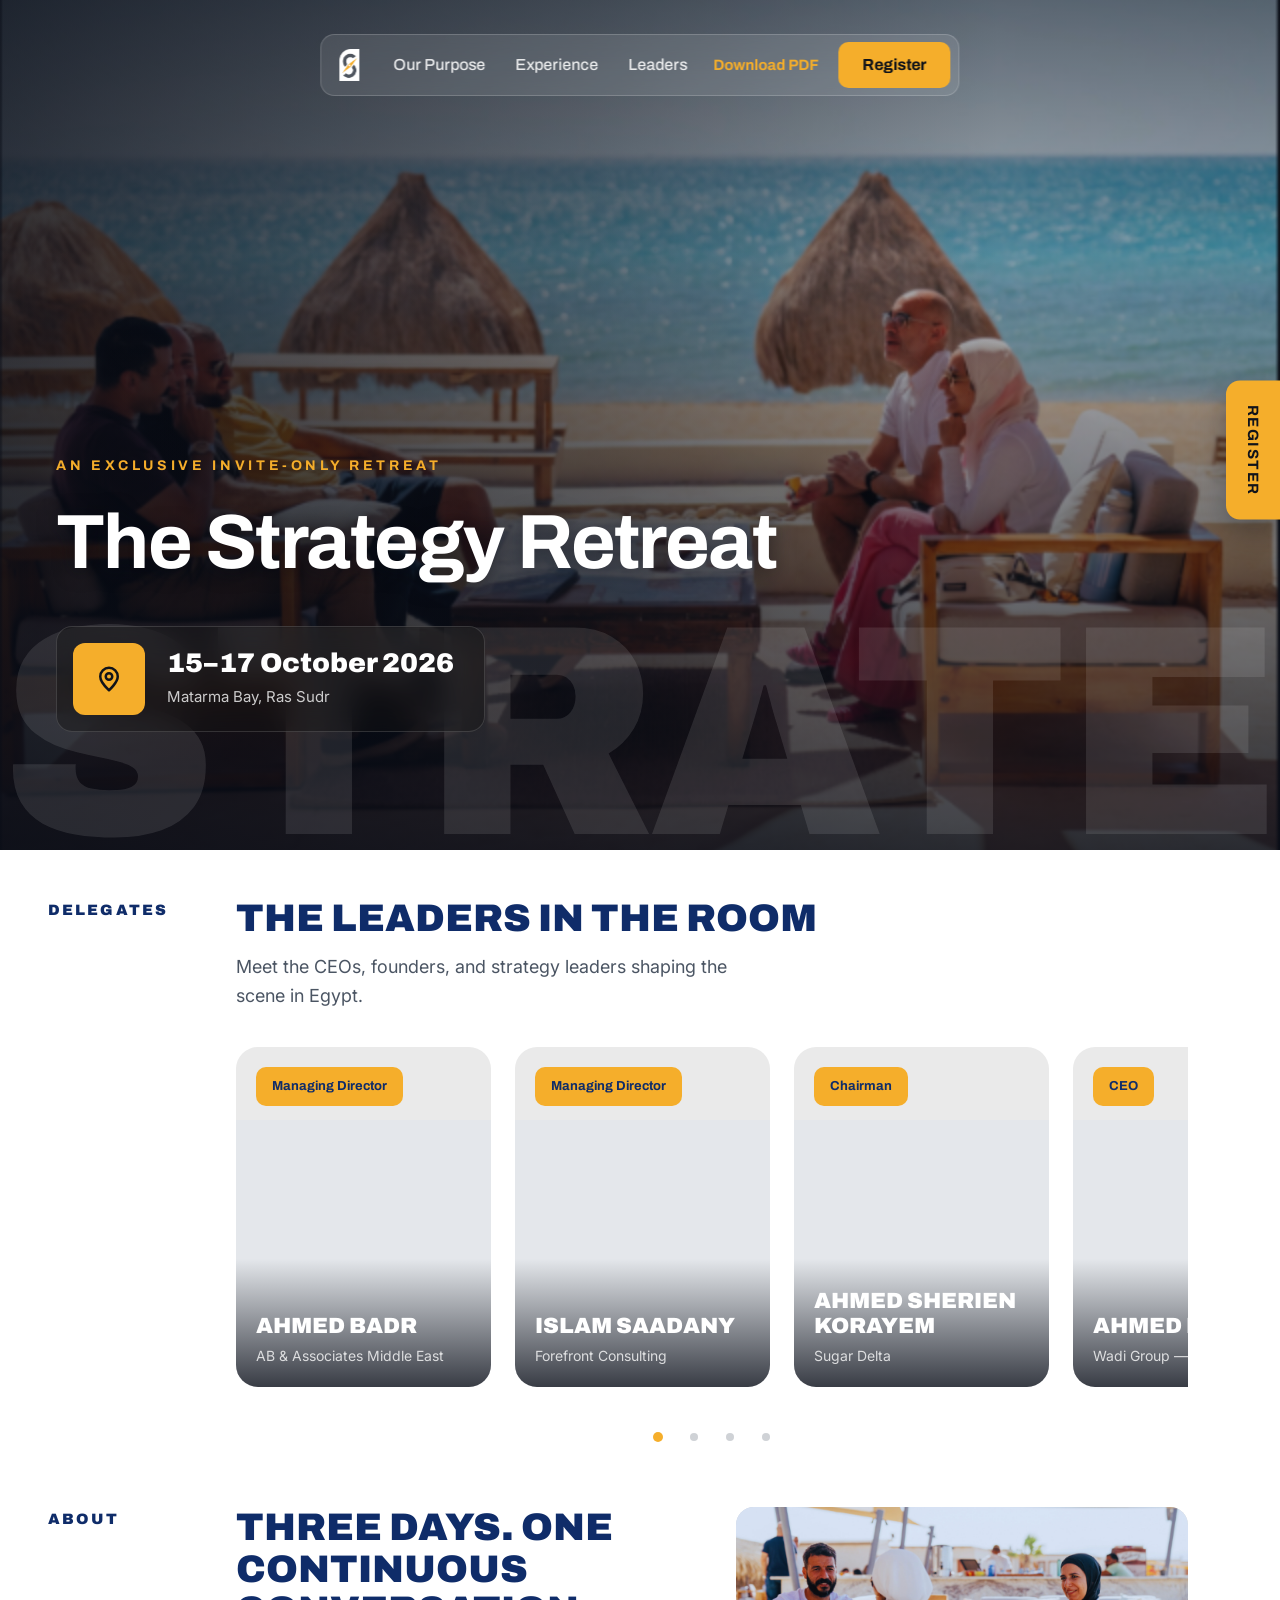
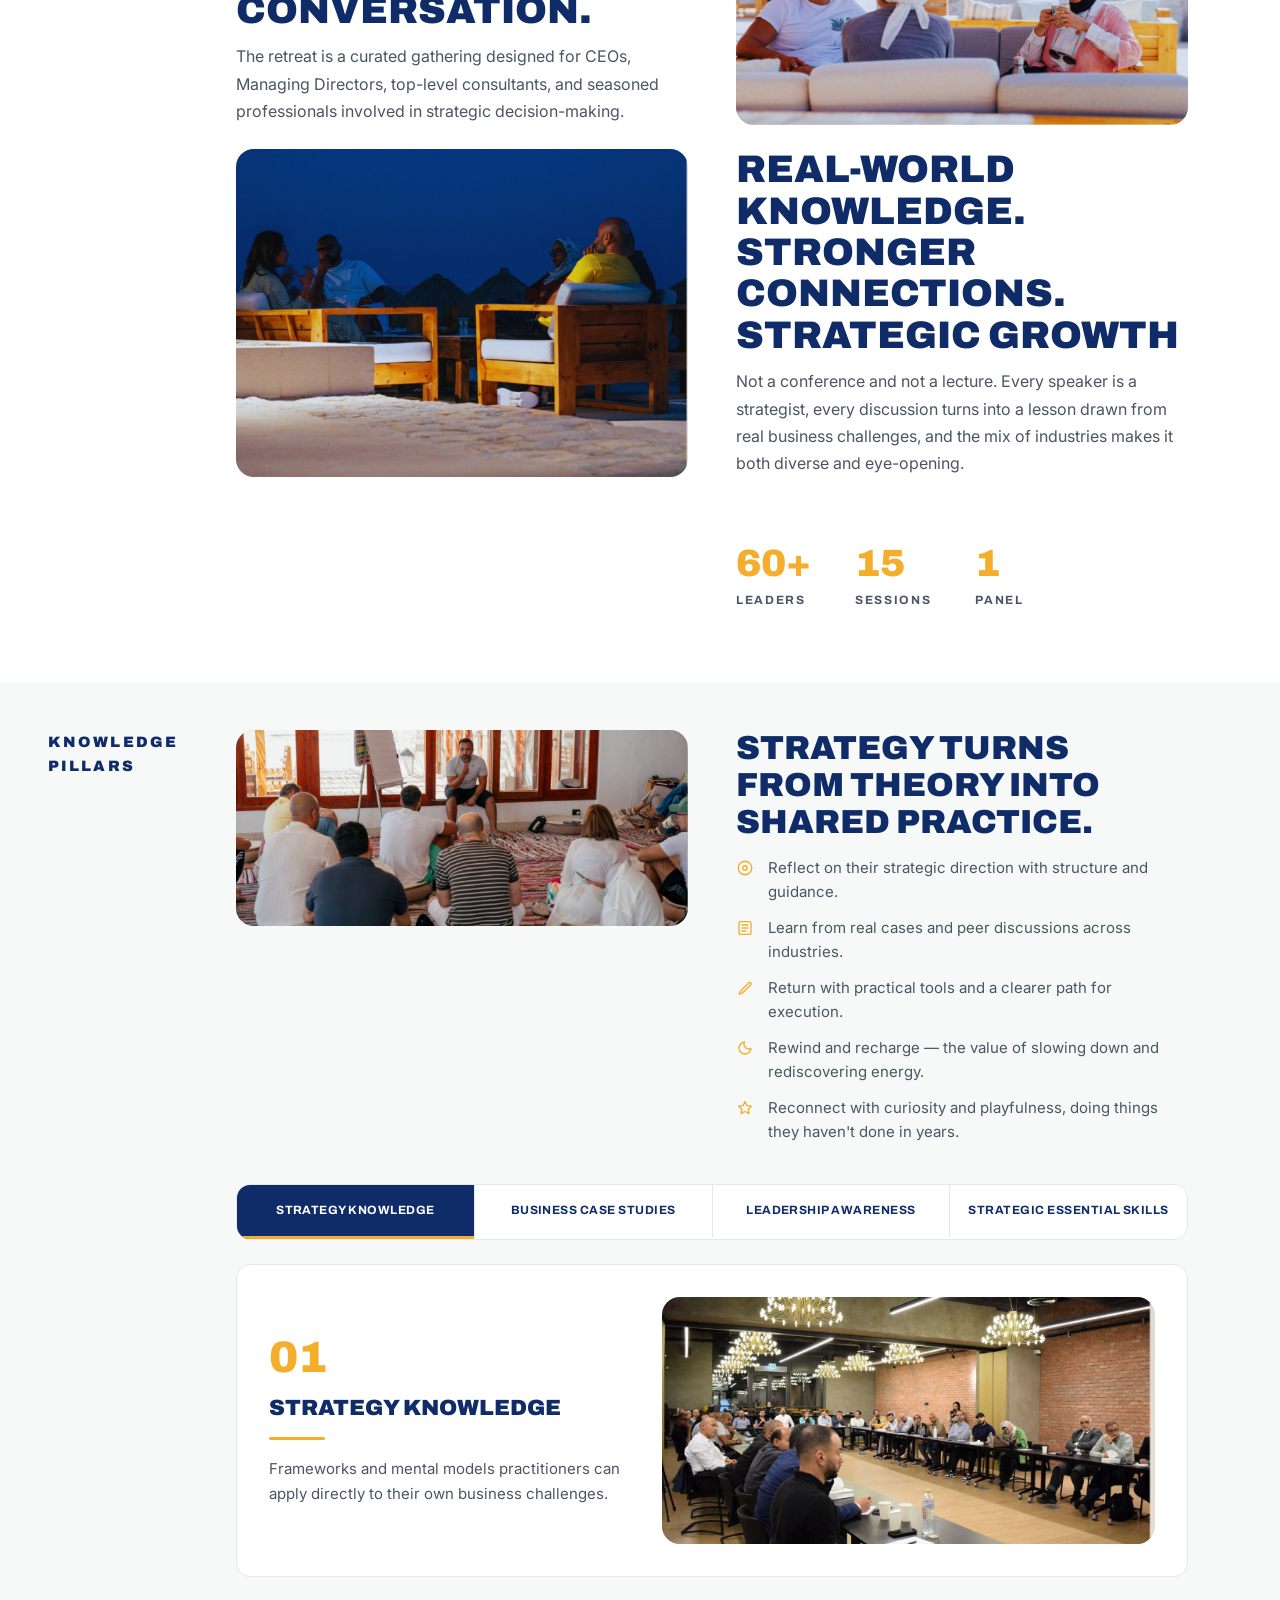
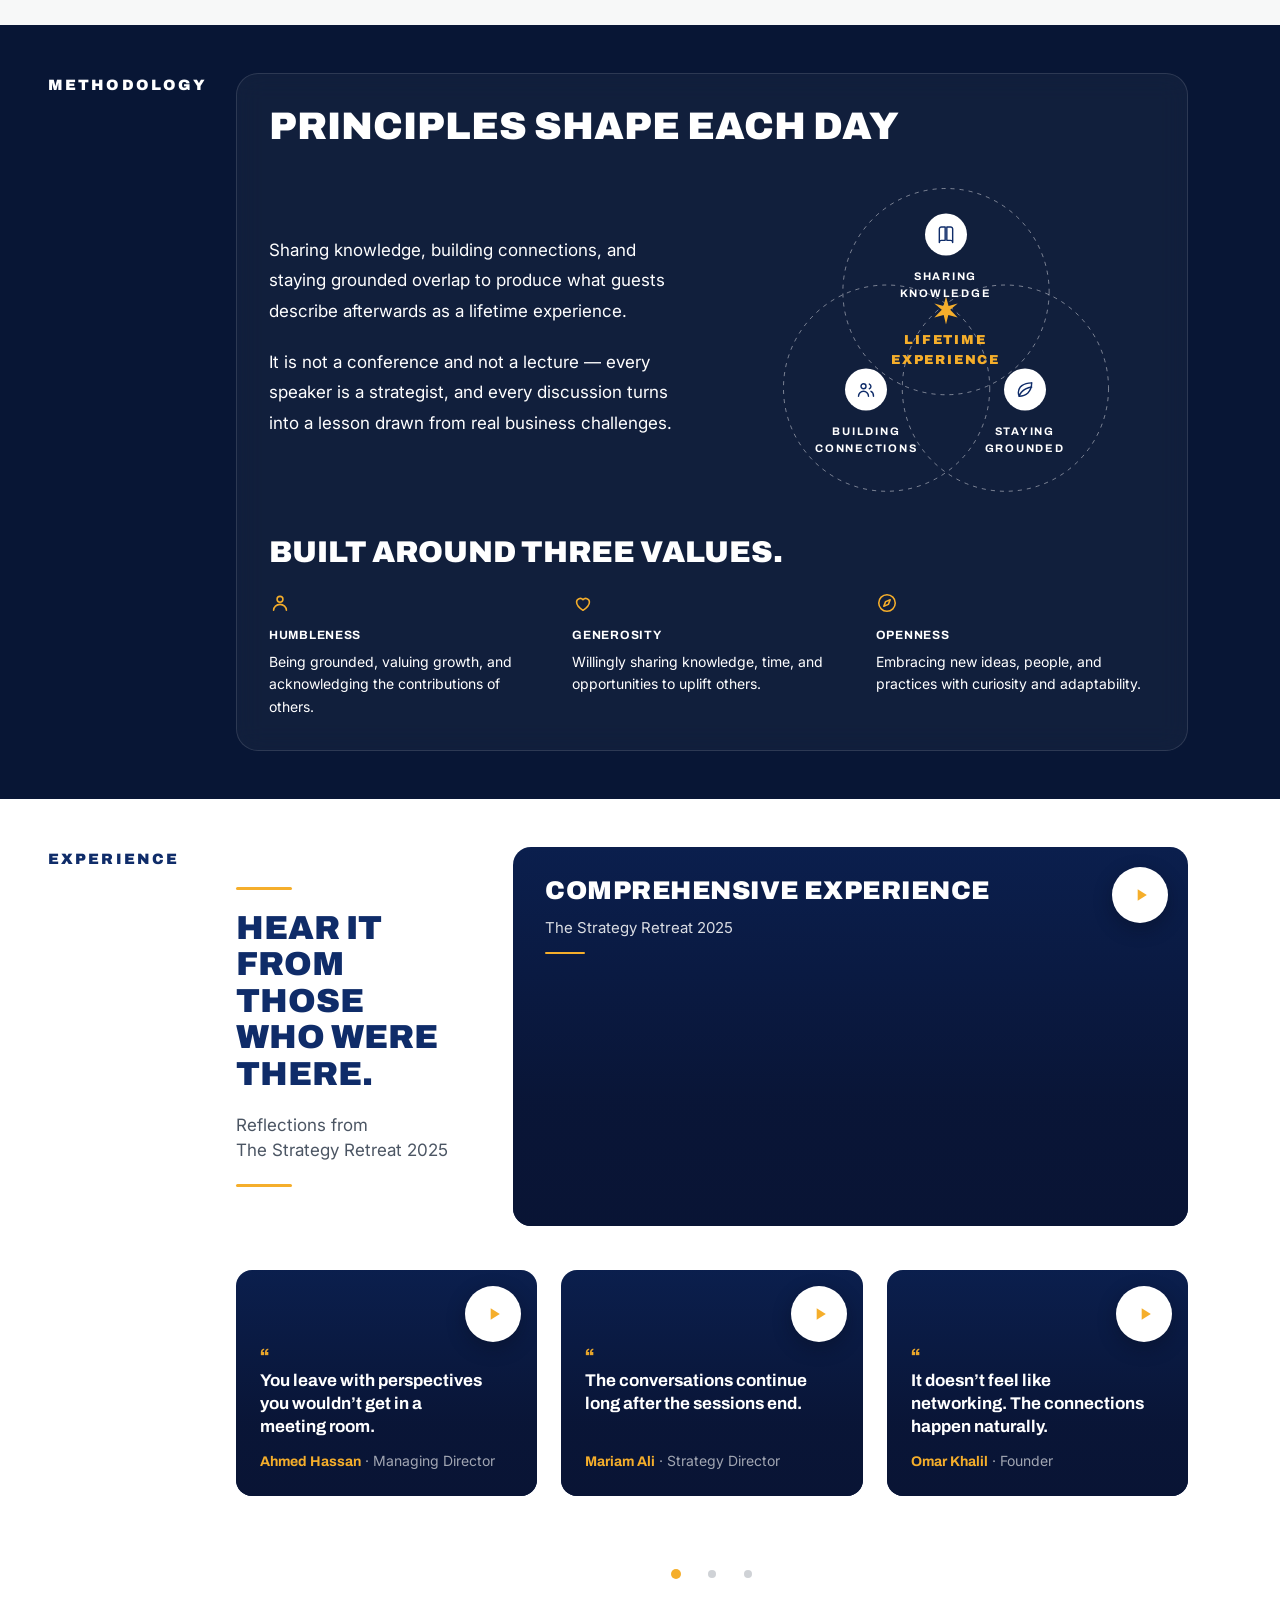
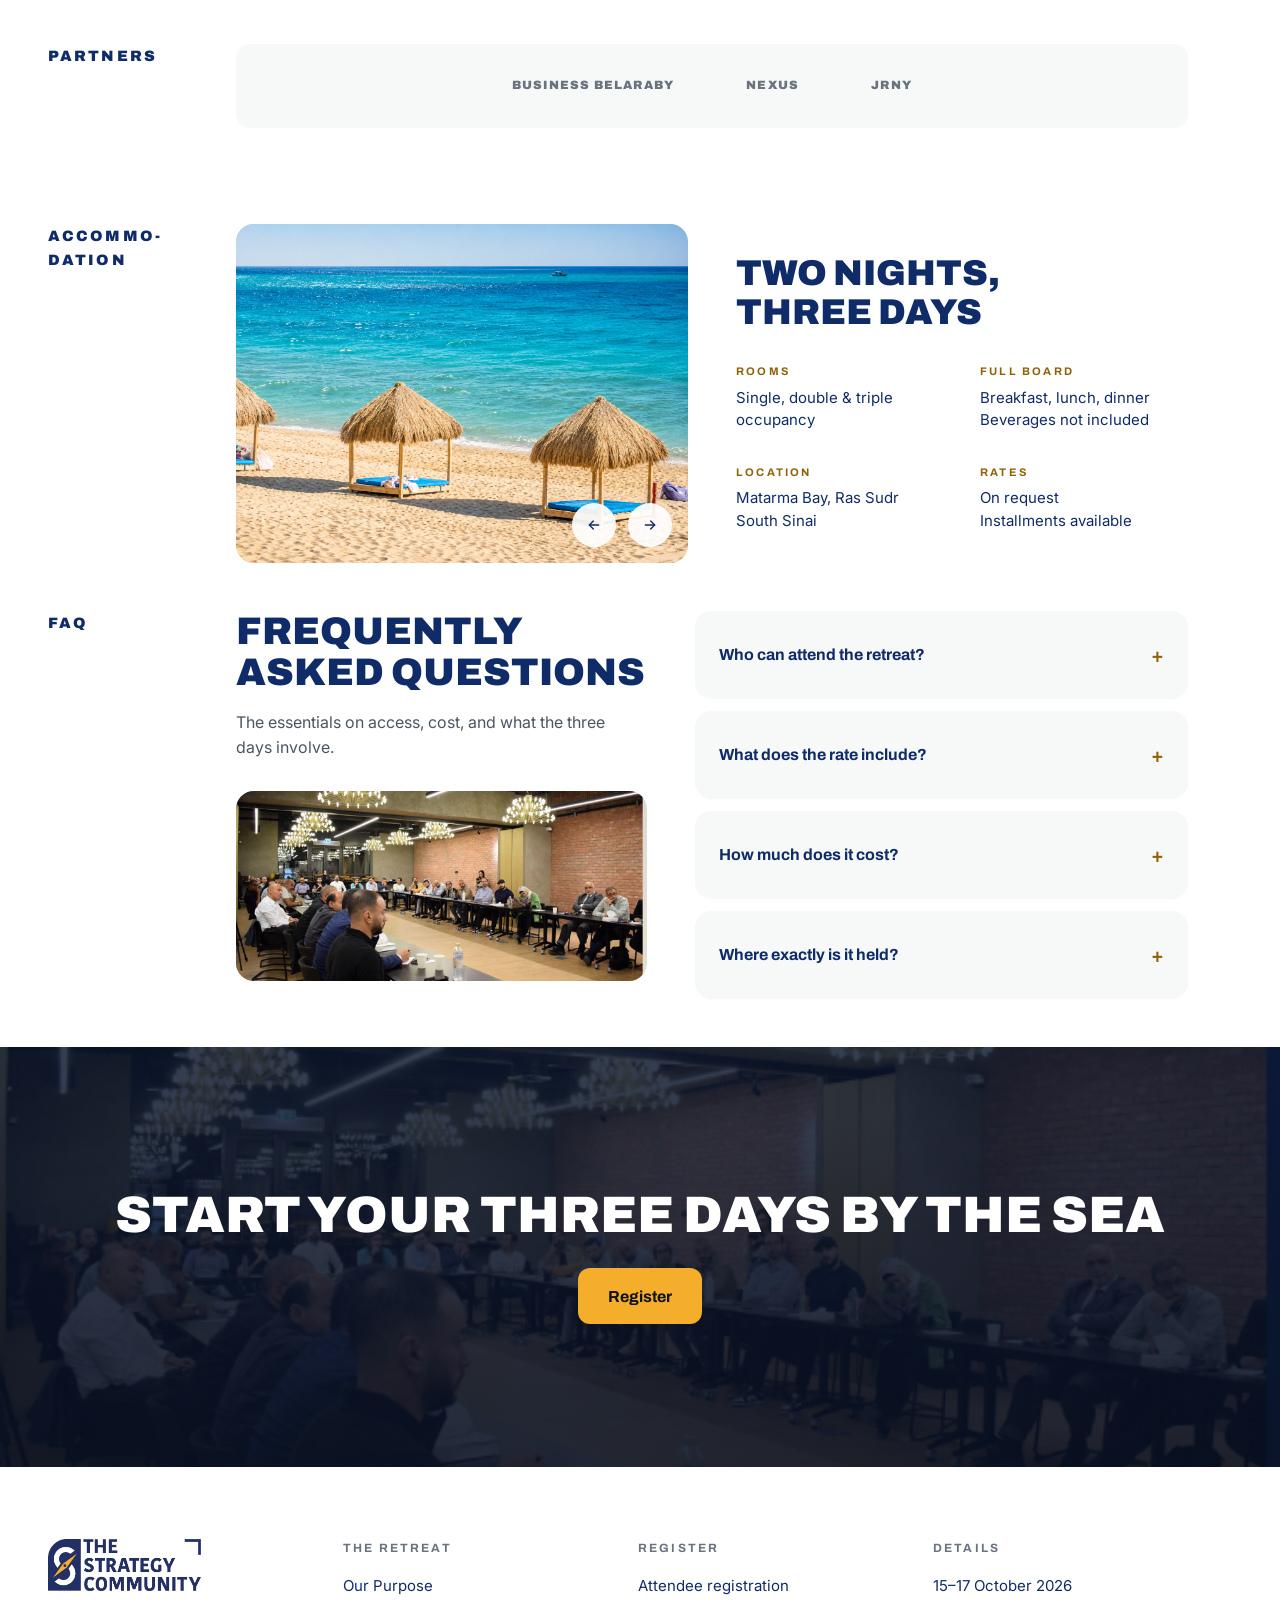
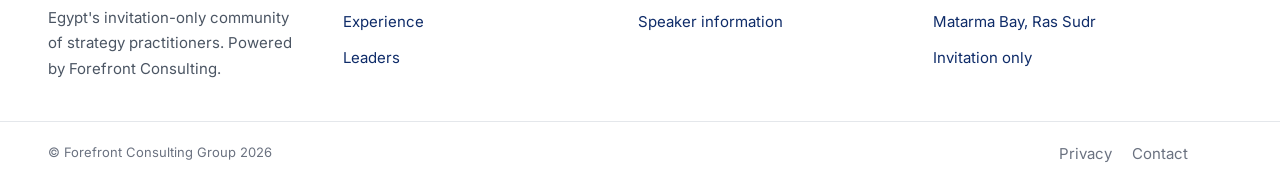
==== commit 654f9940: "About media follows the text; pillar tabs become a segmented control About: both split images were f" ====
--- a/index.html
+++ b/index.html
@@ -190,10 +190,10 @@
       </div>
 
       <div class="tabs" role="tablist" aria-label="Knowledge pillars">
-        <button class="tab" type="button" role="tab" id="tab-0" aria-controls="pillar-panel" aria-selected="true" tabindex="0"><span class="tab__short">Strategy</span><span class="tab__long">Strategy Knowledge</span></button>
-        <button class="tab" type="button" role="tab" id="tab-1" aria-controls="pillar-panel" aria-selected="false" tabindex="-1"><span class="tab__short">Case Studies</span><span class="tab__long">Business Case Studies</span></button>
-        <button class="tab" type="button" role="tab" id="tab-2" aria-controls="pillar-panel" aria-selected="false" tabindex="-1"><span class="tab__short">Leadership</span><span class="tab__long">Leadership Awareness</span></button>
-        <button class="tab" type="button" role="tab" id="tab-3" aria-controls="pillar-panel" aria-selected="false" tabindex="-1"><span class="tab__short">Skills</span><span class="tab__long">Strategic Essential Skills</span></button>
+        <button class="tab" type="button" role="tab" id="tab-0" aria-controls="pillar-panel" aria-selected="true" tabindex="0"><span class="tab__icon" aria-hidden="true"><svg viewBox="0 0 24 24" fill="none" stroke="currentColor" stroke-width="1.6" stroke-linecap="round" stroke-linejoin="round"><path d="M12 3l9 5H3z"></path><path d="M5 10v8M9.5 10v8M14.5 10v8M19 10v8"></path><path d="M3 21h18"></path></svg></span><span class="tab__short">Strategy</span><span class="tab__long">Strategy Knowledge</span></button>
+        <button class="tab" type="button" role="tab" id="tab-1" aria-controls="pillar-panel" aria-selected="false" tabindex="-1"><span class="tab__icon" aria-hidden="true"><svg viewBox="0 0 24 24" fill="none" stroke="currentColor" stroke-width="1.6" stroke-linecap="round" stroke-linejoin="round"><rect x="3" y="7" width="18" height="13" rx="2"></rect><path d="M8 7V5.5A2.5 2.5 0 0 1 10.5 3h3A2.5 2.5 0 0 1 16 5.5V7"></path><path d="M3 12.5h18"></path></svg></span><span class="tab__short">Case Studies</span><span class="tab__long">Business Case Studies</span></button>
+        <button class="tab" type="button" role="tab" id="tab-2" aria-controls="pillar-panel" aria-selected="false" tabindex="-1"><span class="tab__icon" aria-hidden="true"><svg viewBox="0 0 24 24" fill="none" stroke="currentColor" stroke-width="1.6" stroke-linecap="round" stroke-linejoin="round"><circle cx="12" cy="8" r="3.2"></circle><path d="M5 20c0-3.6 3.1-6.5 7-6.5s7 2.9 7 6.5"></path></svg></span><span class="tab__short">Leadership</span><span class="tab__long">Leadership Awareness</span></button>
+        <button class="tab" type="button" role="tab" id="tab-3" aria-controls="pillar-panel" aria-selected="false" tabindex="-1"><span class="tab__icon" aria-hidden="true"><svg viewBox="0 0 24 24" fill="none" stroke="currentColor" stroke-width="1.6" stroke-linecap="round" stroke-linejoin="round"><circle cx="12" cy="12" r="3.2"></circle><path d="M12 2.6v2.6M12 18.8v2.6M21.4 12h-2.6M5.2 12H2.6M18.6 5.4l-1.8 1.8M7.2 16.8l-1.8 1.8M18.6 18.6l-1.8-1.8M7.2 7.2L5.4 5.4"></path></svg></span><span class="tab__short">Skills</span><span class="tab__long">Strategic Essential Skills</span></button>
       </div>
 
       <div class="pillar-panel" id="pillar-panel" role="tabpanel" aria-labelledby="tab-0" tabindex="0">
--- a/assets/css/styles.css
+++ b/assets/css/styles.css
@@ -524,6 +524,7 @@
 .tab:hover { color: var(--navy-900); }
 .tab[aria-selected="true"] { color: var(--navy-900); border-bottom-color: var(--gold-500); }
 .tab__long { display: none; }
+.tab__icon { display: none; }
 
 .pillar-panel { position: relative; }
 
@@ -1128,12 +1129,15 @@
   .delegate__name { font-size: 1.375rem; }
   .delegate__org { margin-top: 5px; font-size: .875rem; }
 
-  .split { grid-template-columns: minmax(0,1fr) minmax(0,1fr); gap: var(--space-12); margin-bottom: var(--space-6); align-items: start; }
-  .split--center { align-items: center; }
+  .split { grid-template-columns: minmax(0,1fr) minmax(0,1fr); gap: var(--space-12); margin-bottom: var(--space-6); align-items: stretch; }
+  .split--center { align-items: stretch; }
   .split .display { font-size: clamp(1.75rem, 3vw, 2.5rem); line-height: 1.08; }
   .split p { max-width: 440px; font-size: 1rem; line-height: 1.7; }
-  .split .media { height: 200px; border-radius: var(--radius-2xl); }
-  .split--tall .media { height: 216px; }
+  /* The image must not contribute its intrinsic height, or it drives the row
+     instead of following the text. Absolute inside a stretched box does that. */
+  .split .media { height: 100%; min-height: 200px; border-radius: var(--radius-2xl); }
+  .split .media > img { position: absolute; inset: 0; }
+  .split--tall .media { height: auto; }
 
   .stats {
     grid-column: 2;
@@ -1152,17 +1156,74 @@
   .pillars__intro .display { font-size: clamp(1.5rem, 2.6vw, 2.125rem); margin-bottom: 0; }
 
   .outcomes { display: flex; gap: var(--space-3); margin-top: var(--space-4); }
-  .tabs { gap: var(--space-8); margin: 0 0 var(--space-6); justify-content: space-between; }
-  .tab { padding-bottom: var(--space-4); font-size: .8125rem; letter-spacing: .06em; }
+  /* Segmented control: active tab filled navy with a gold underline. */
+  .tabs {
+    gap: 0;
+    flex-wrap: nowrap;
+    margin: 0 0 var(--space-6);
+    border: 1px solid var(--gray-200);
+    border-radius: var(--radius-lg);
+    background: var(--white);
+    overflow: hidden;
+    justify-content: stretch;
+  }
+  .tab {
+    flex: 1;
+    display: flex;
+    align-items: center;
+    justify-content: center;
+    gap: var(--space-3);
+    margin: 0;
+    padding: var(--space-4) var(--space-2);
+    border: 0;
+    border-left: 1px solid var(--gray-200);
+    border-bottom: 3px solid transparent;
+    background: var(--white);
+    color: var(--navy-900);
+    font-size: .75rem;
+    letter-spacing: .04em;
+    min-width: 0;
+    transition: background-color var(--dur-base) var(--ease), color var(--dur-base) var(--ease);
+  }
+  .tab:first-child { border-left: 0; }
+  .tab:hover { background: var(--gray-100); color: var(--navy-900); }
+  .tab[aria-selected="true"],
+  .tab[aria-selected="true"]:hover {
+    background: var(--navy-900);
+    color: var(--white);
+    border-bottom-color: var(--gold-500);
+  }
+  .tab:focus-visible { outline-offset: -4px; }
+  .tab__icon { display: none; flex: none; }
+  .tab__icon svg { width: 20px; height: 20px; }
   .tab__short { display: none; }
   .tab__long { display: inline; }
 
-  .pillar-panel { position: static; display: grid; grid-template-columns: minmax(0,1fr) minmax(0,1.4fr); gap: var(--space-10); align-items: center; }
+  .pillar-panel {
+    position: static;
+    display: grid;
+    grid-template-columns: minmax(0,1fr) minmax(0,1.4fr);
+    gap: var(--space-10);
+    align-items: center;
+    padding: var(--space-8);
+    border: 1px solid var(--gray-200);
+    border-radius: var(--radius-lg);
+    background: var(--white);
+  }
   .pillar { aspect-ratio: 2 / 1; border-radius: var(--radius-2xl); order: 2; }
   .pillar__scrim { display: none; }
   .pillar__body { position: static; inset: auto; order: 1; }
   .pillar__num { margin-bottom: var(--space-4); font-size: 2.75rem; }
-  .pillar__title { margin-bottom: var(--space-4); font-size: 1.375rem; color: var(--navy-900); border-bottom: 1px solid var(--gray-200); padding-bottom: var(--space-4); }
+  .pillar__title { margin-bottom: 0; font-size: 1.375rem; color: var(--navy-900); }
+  .pillar__title::after {
+    content: "";
+    display: block;
+    width: 56px;
+    height: 3px;
+    margin: var(--space-4) 0;
+    border-radius: 2px;
+    background: var(--gold-500);
+  }
   .pillar__desc { font-size: .9375rem; line-height: 1.7; color: var(--gray-700); }
 
   .methodology__title { font-size: clamp(1.75rem, 3vw, 2.5rem); line-height: 1.08; margin-bottom: var(--space-6); }
@@ -1299,3 +1360,9 @@
     letter-spacing: -.01em;
   }
 }
+
+/* The four pillar labels only fit one line with their icons above ~1300px. */
+@media (min-width: 1300px) {
+  .tab { white-space: nowrap; }
+  .tab__icon { display: flex; }
+}
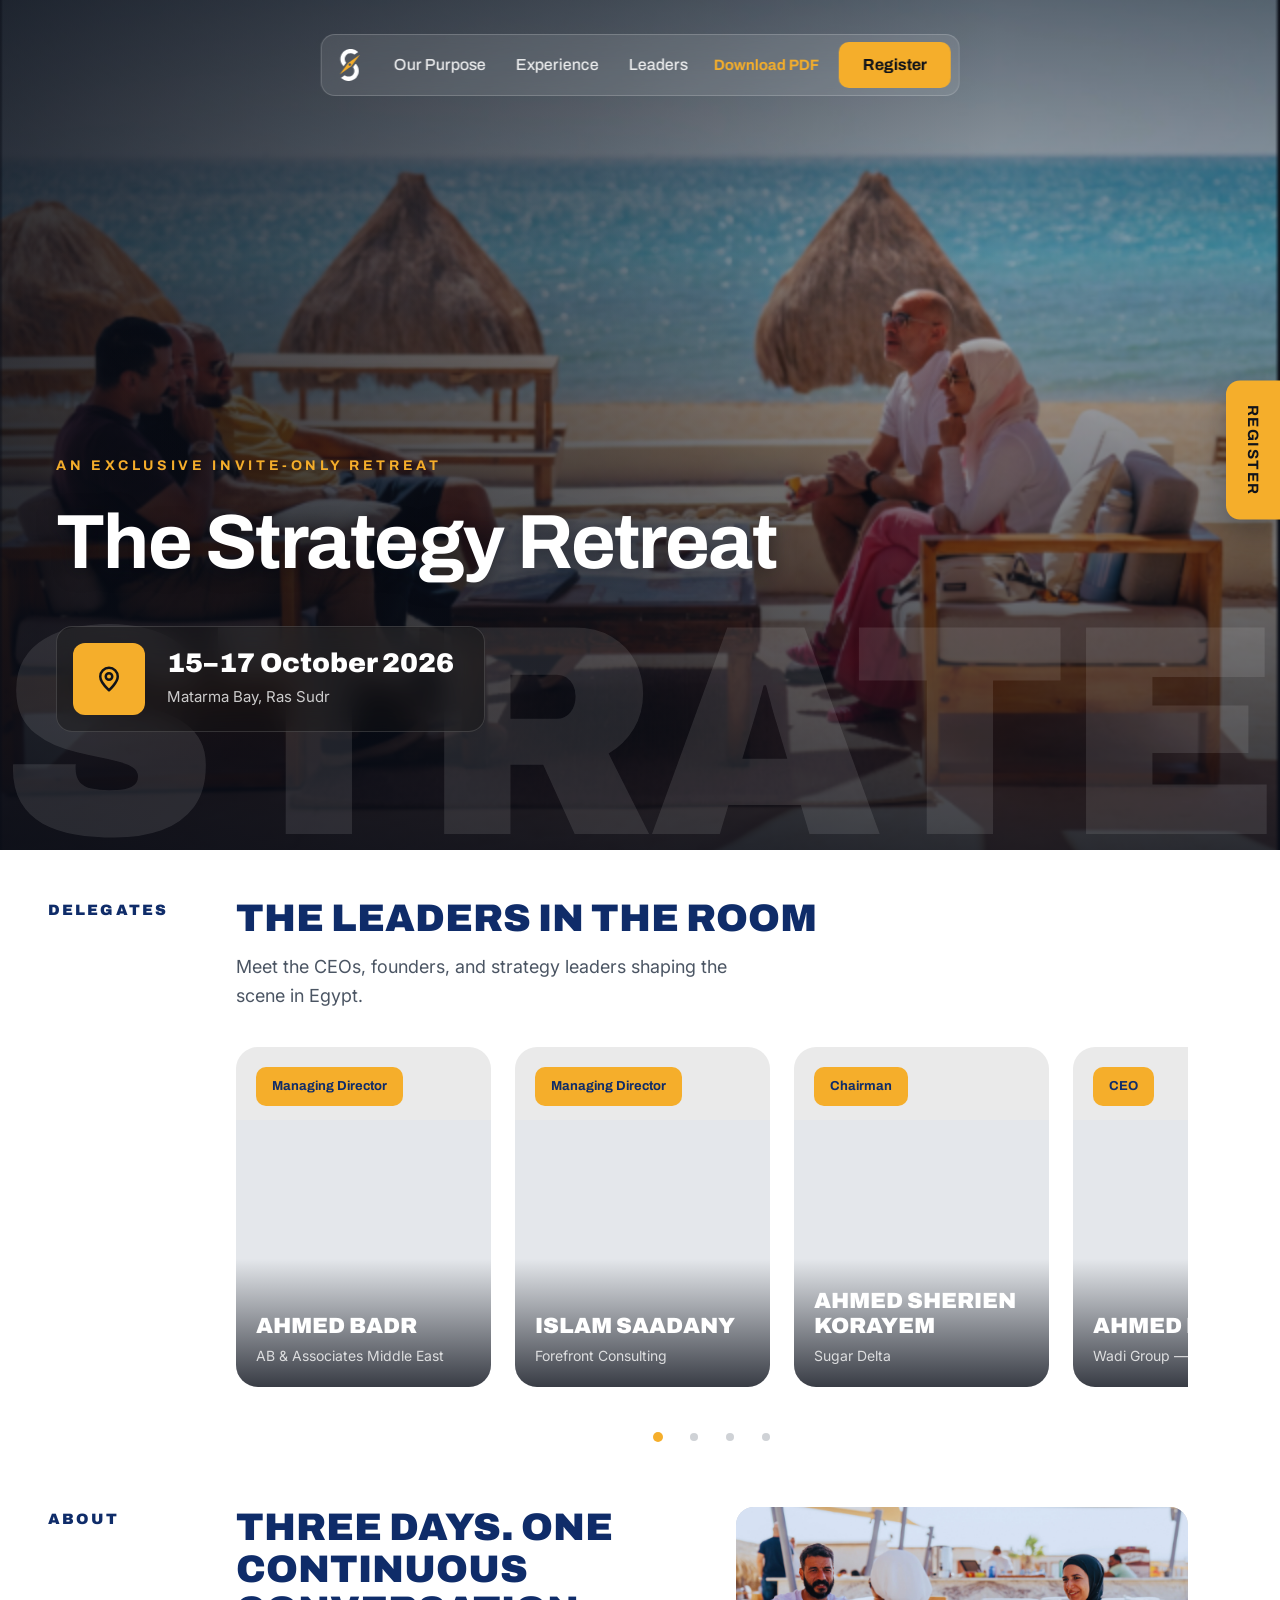
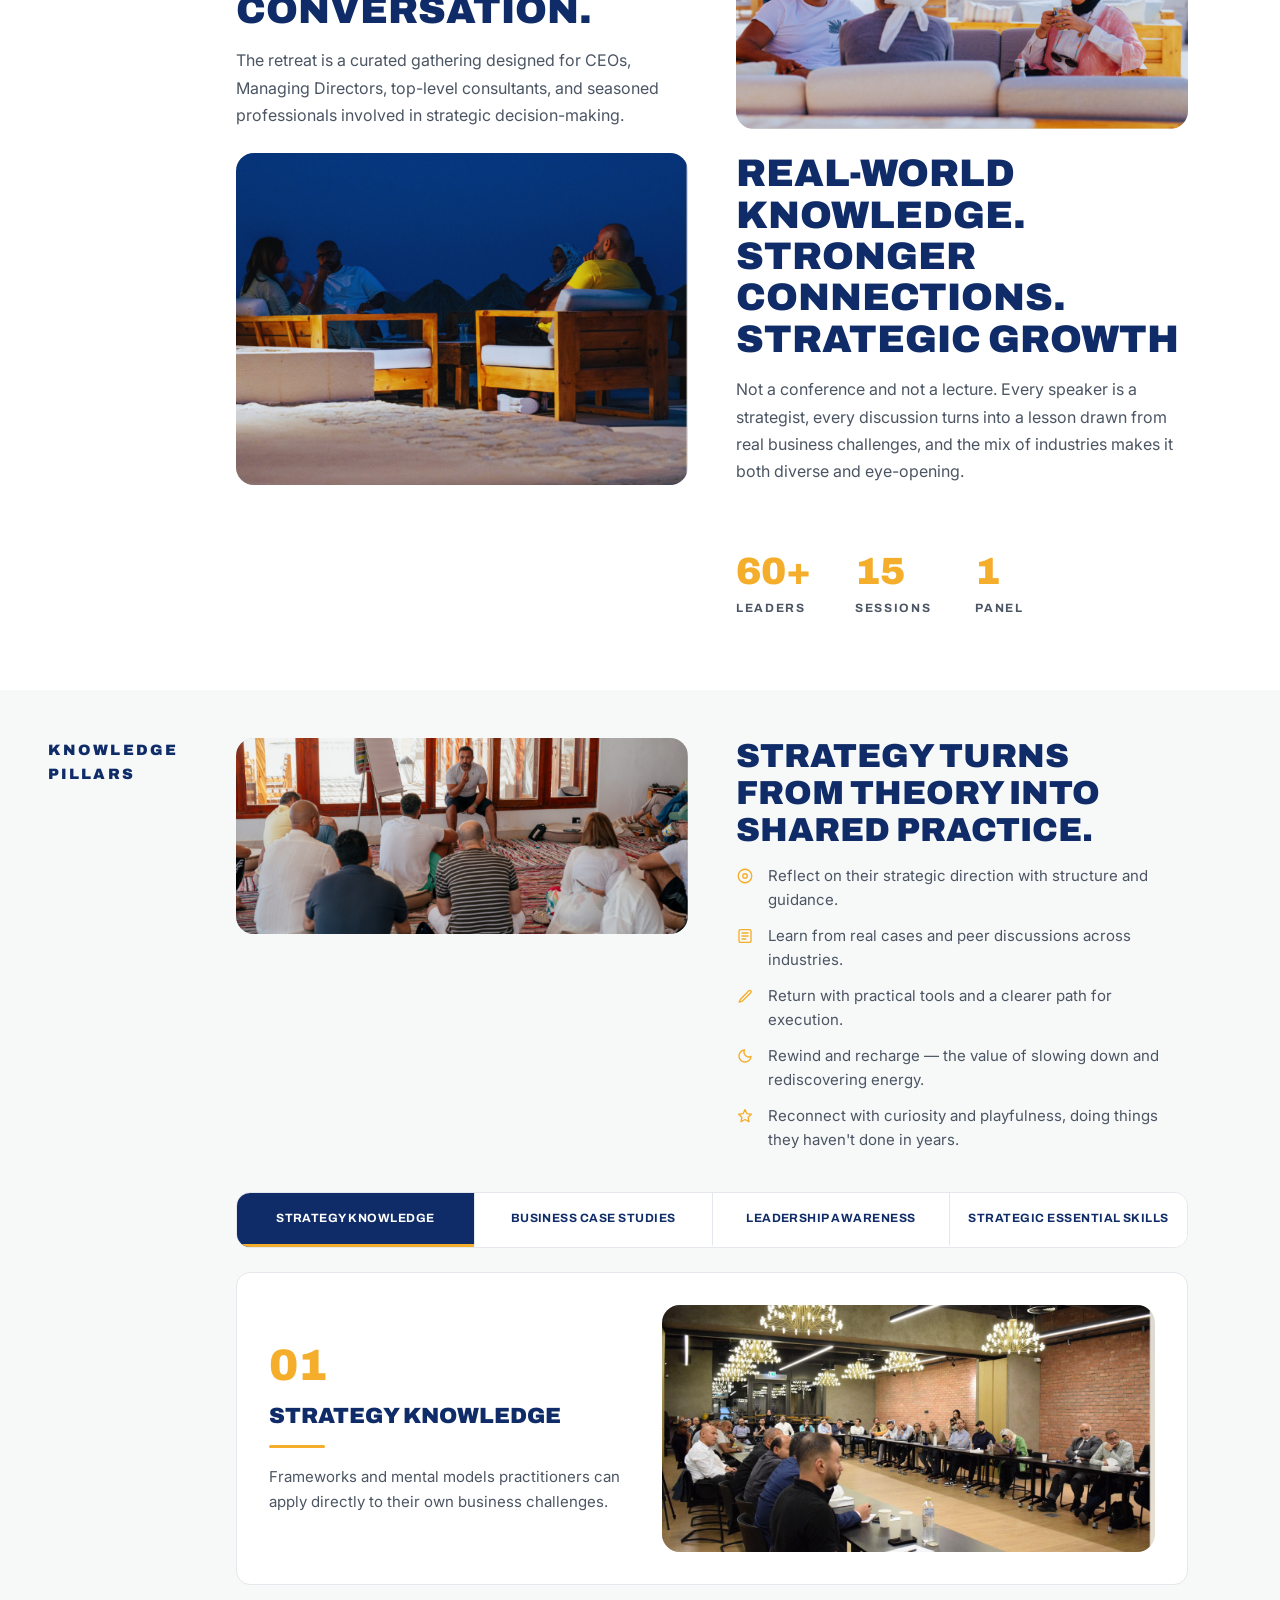
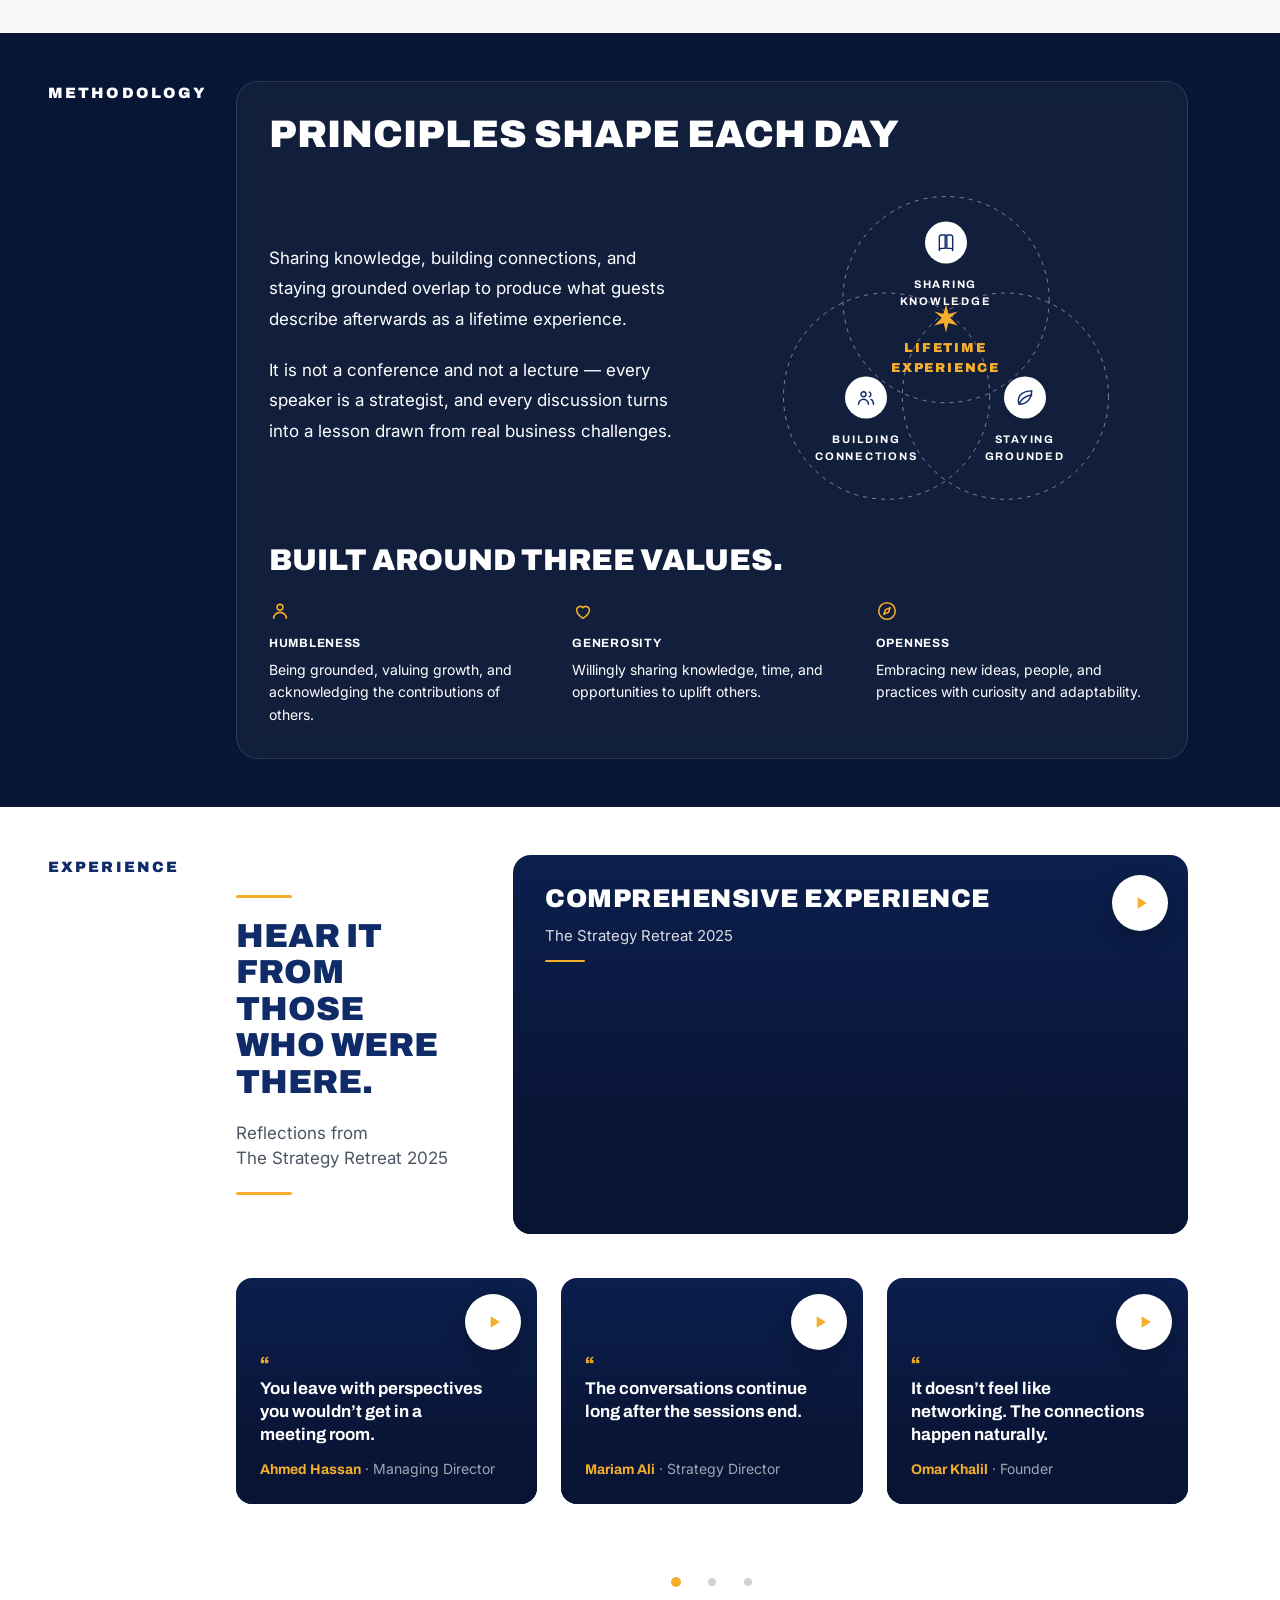
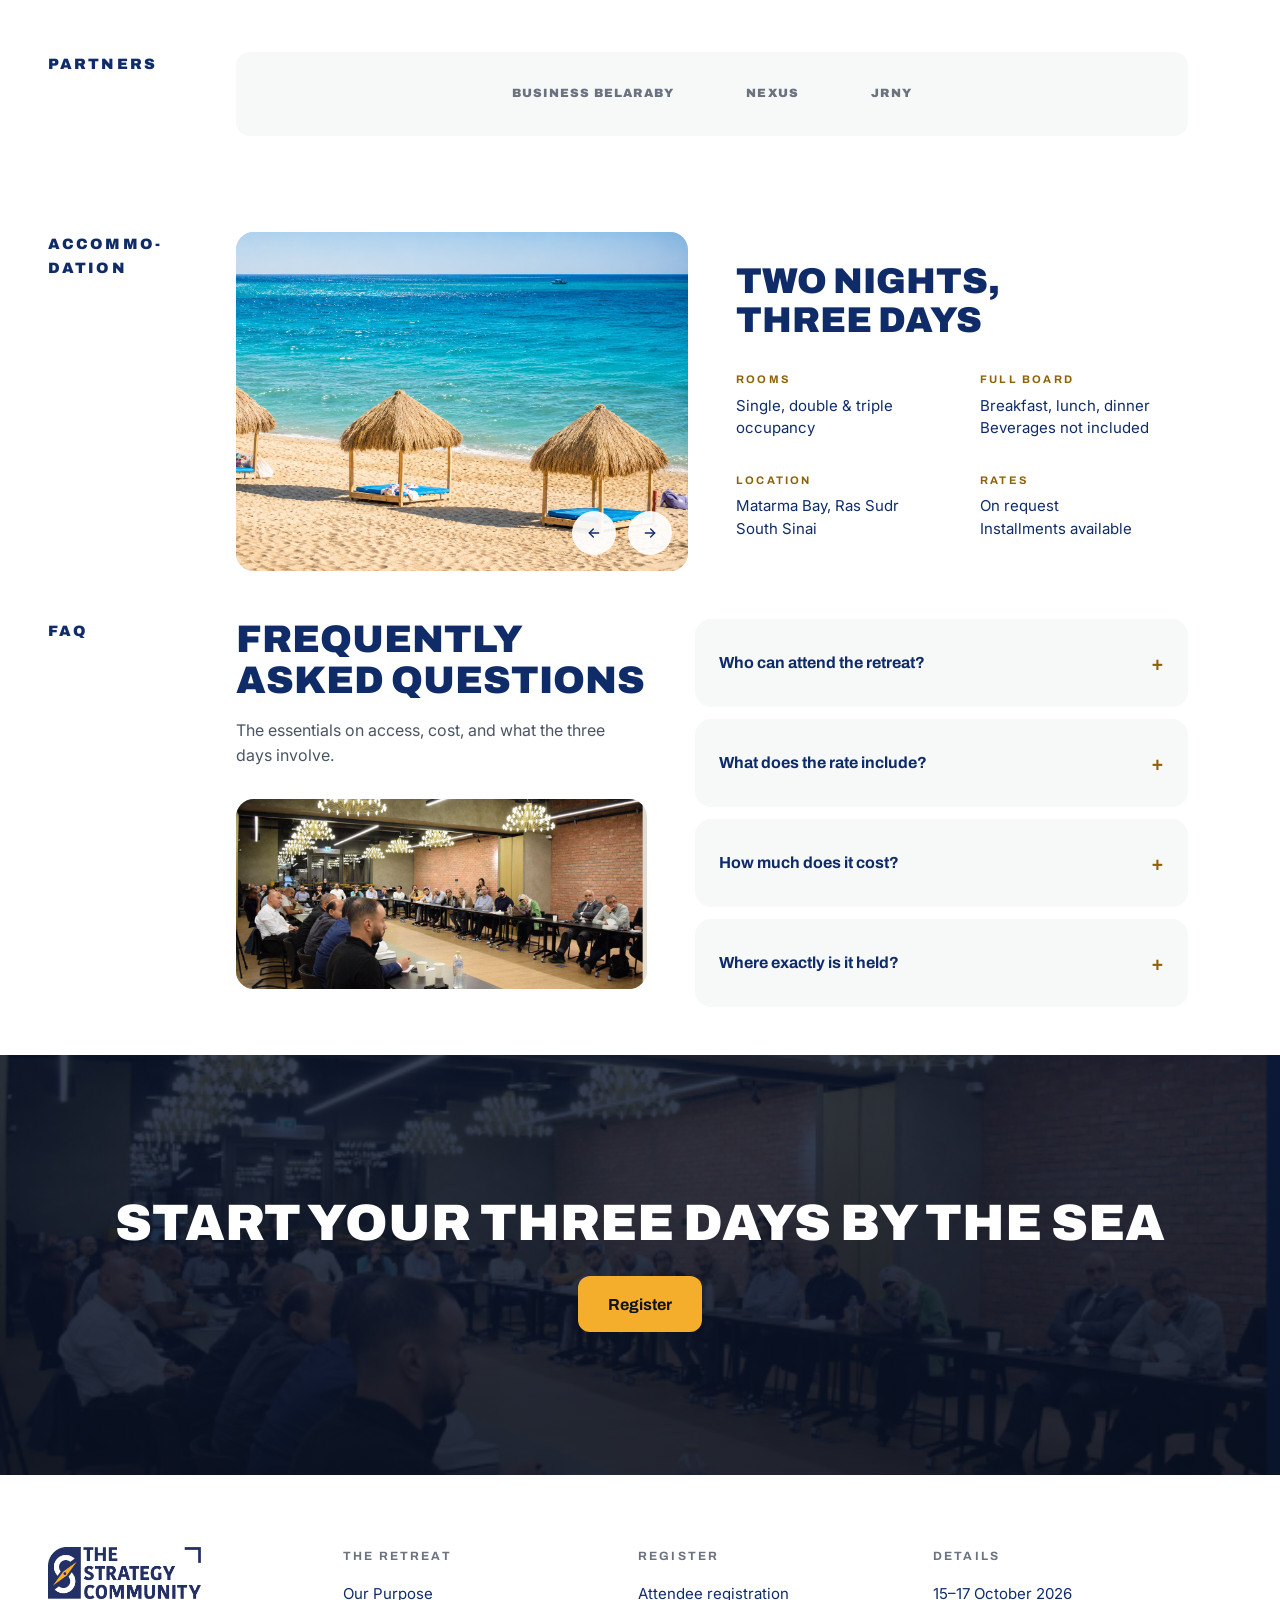
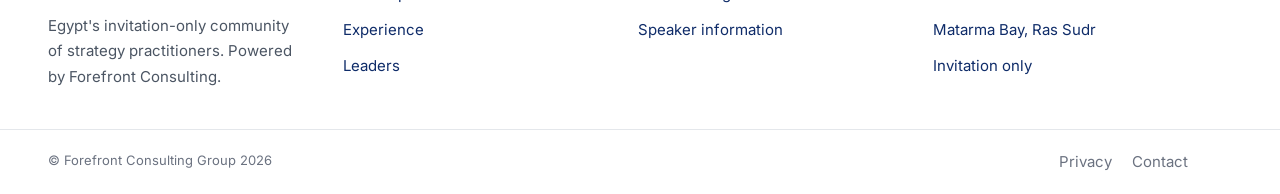
==== commit 1da37c63: "Vectorise the brand mark and drop the tile corner from the white version Two problems with the raste" ====
--- a/index.html
+++ b/index.html
@@ -24,7 +24,7 @@
 <!-- Mobile bar — fixed, so it stays available the whole way down -->
 <div class="topbar dark-surface">
   <a class="topbar__brand" href="#main" aria-label="The Strategy Retreat — home">
-    <img class="brand-mark" src="assets/strategy-community-mark-white.png" alt="The Strategy Community" data-fallback>
+    <img class="brand-mark" src="assets/strategy-community-mark-white.svg" alt="The Strategy Community" data-fallback>
   </a>
   <div class="topbar__actions">
     <a class="topbar__pdf" href="assets/the-strategy-retreat-2026.pdf" download>Download PDF</a>
@@ -42,7 +42,7 @@
   <div class="hero__nav">
     <div class="hero__nav-group">
       <a href="#main" aria-label="The Strategy Community — home">
-        <img class="brand-mark" src="assets/strategy-community-mark-white.png" alt="The Strategy Community" data-fallback loading="lazy" decoding="async">
+        <img class="brand-mark" src="assets/strategy-community-mark-white.svg" alt="The Strategy Community" data-fallback loading="lazy" decoding="async">
       </a>
       <nav aria-label="Primary">
         <a href="#about">Our Purpose</a>
--- a/assets/css/styles.css
+++ b/assets/css/styles.css
@@ -440,22 +440,22 @@
    ========================================================================= */
 .split {
   display: grid;
-  grid-template-columns: 1fr 1fr;
-  gap: var(--space-4);
+  grid-template-columns: 1fr;
+  gap: var(--space-5);
   align-items: center;
   margin-bottom: var(--space-8);
 }
-.split .display { margin-bottom: var(--space-3); font-size: 1.0625rem; }
-.split p { font-size: .8125rem; }
+.split .display { margin-bottom: var(--space-4); font-size: 1.0625rem; }
+.split p { font-size: .9375rem; line-height: 1.7; }
 .split .media { height: 220px; }
 
 .stats {
   grid-column: 1 / -1;
   display: flex;
-  gap: clamp(28px, 9vw, 72px);
-  justify-content: center;
-  margin-top: var(--space-8);
-  text-align: center;
+  gap: clamp(24px, 8vw, 64px);
+  justify-content: flex-start;
+  margin-top: var(--space-6);
+  text-align: left;
 }
 .stat { flex: 0 0 auto; }
 .stat__value {
@@ -1344,17 +1344,17 @@
   .exp__intro .display,
   .venue__body .display,
   .faq__intro .display,
-  .cta .display {
+  .cta .display,
+  .split .display {
     font-size: clamp(2rem, 8.5vw, 2.375rem);
     font-weight: 700;
     line-height: 1.1;
     letter-spacing: -.01em;
   }
 
-  /* The About sub-heads and the values heading stay subordinate — they sit in
-     half-width columns where the hero size would not fit — but take the same
-     weight and tracking so the page reads as one family. */
-  .split .display,
+  /* The values heading stays subordinate — it sits above a three-up grid where
+     the hero size would not fit — but takes the same weight and tracking so the
+     page reads as one family. */
   .values .display {
     font-weight: 700;
     letter-spacing: -.01em;
